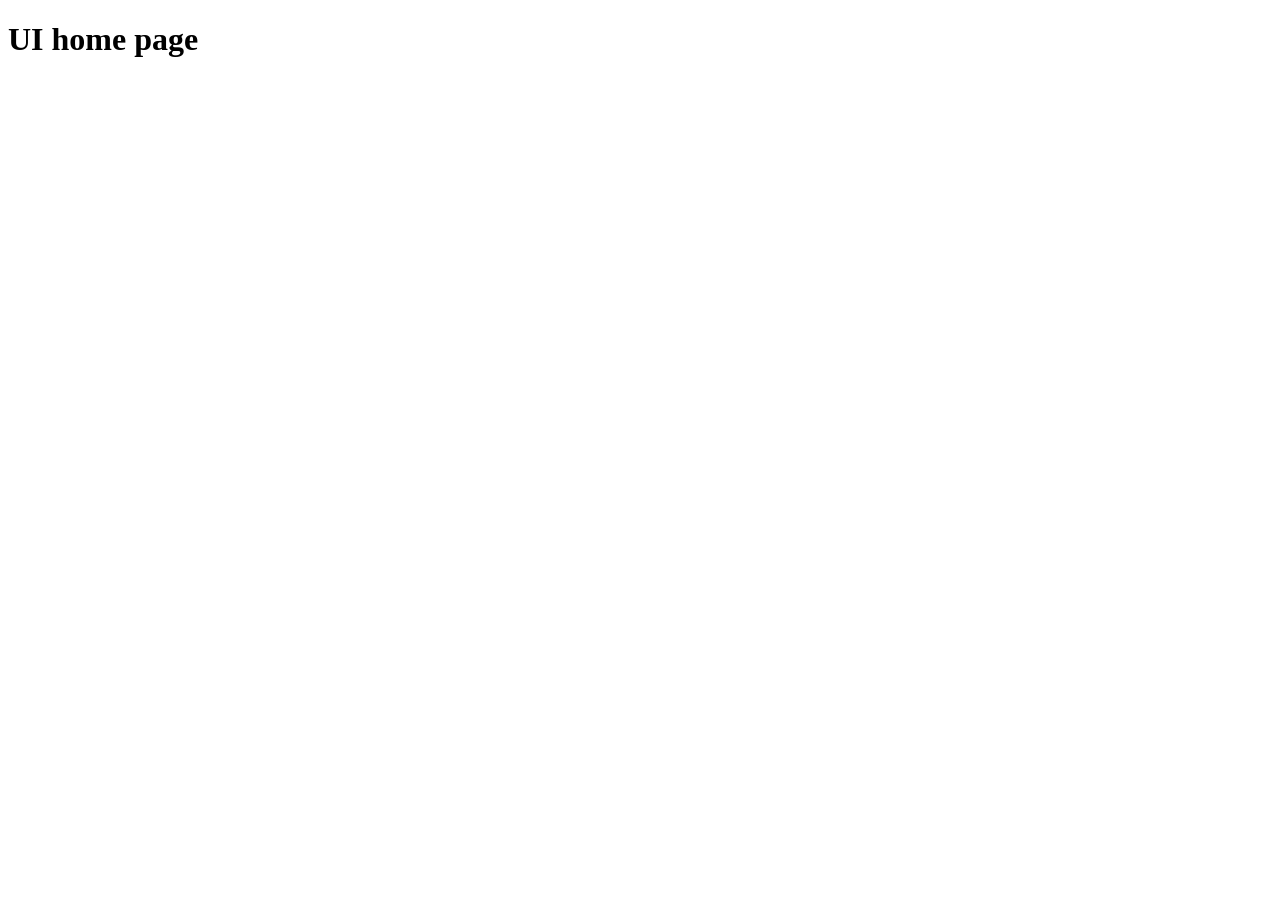
==== index.html @ ea31dd22 "Add files via upload" ====
<!DOCTYPE html>
<html lang="en">
<head>
    <meta charset="UTF-8">
    <meta name="viewport" content="width=device-width, initial-scale=1.0">
    <title>Document</title>
</head>
<body>
    <h1> UI home page</h1> 
</body>
</html>
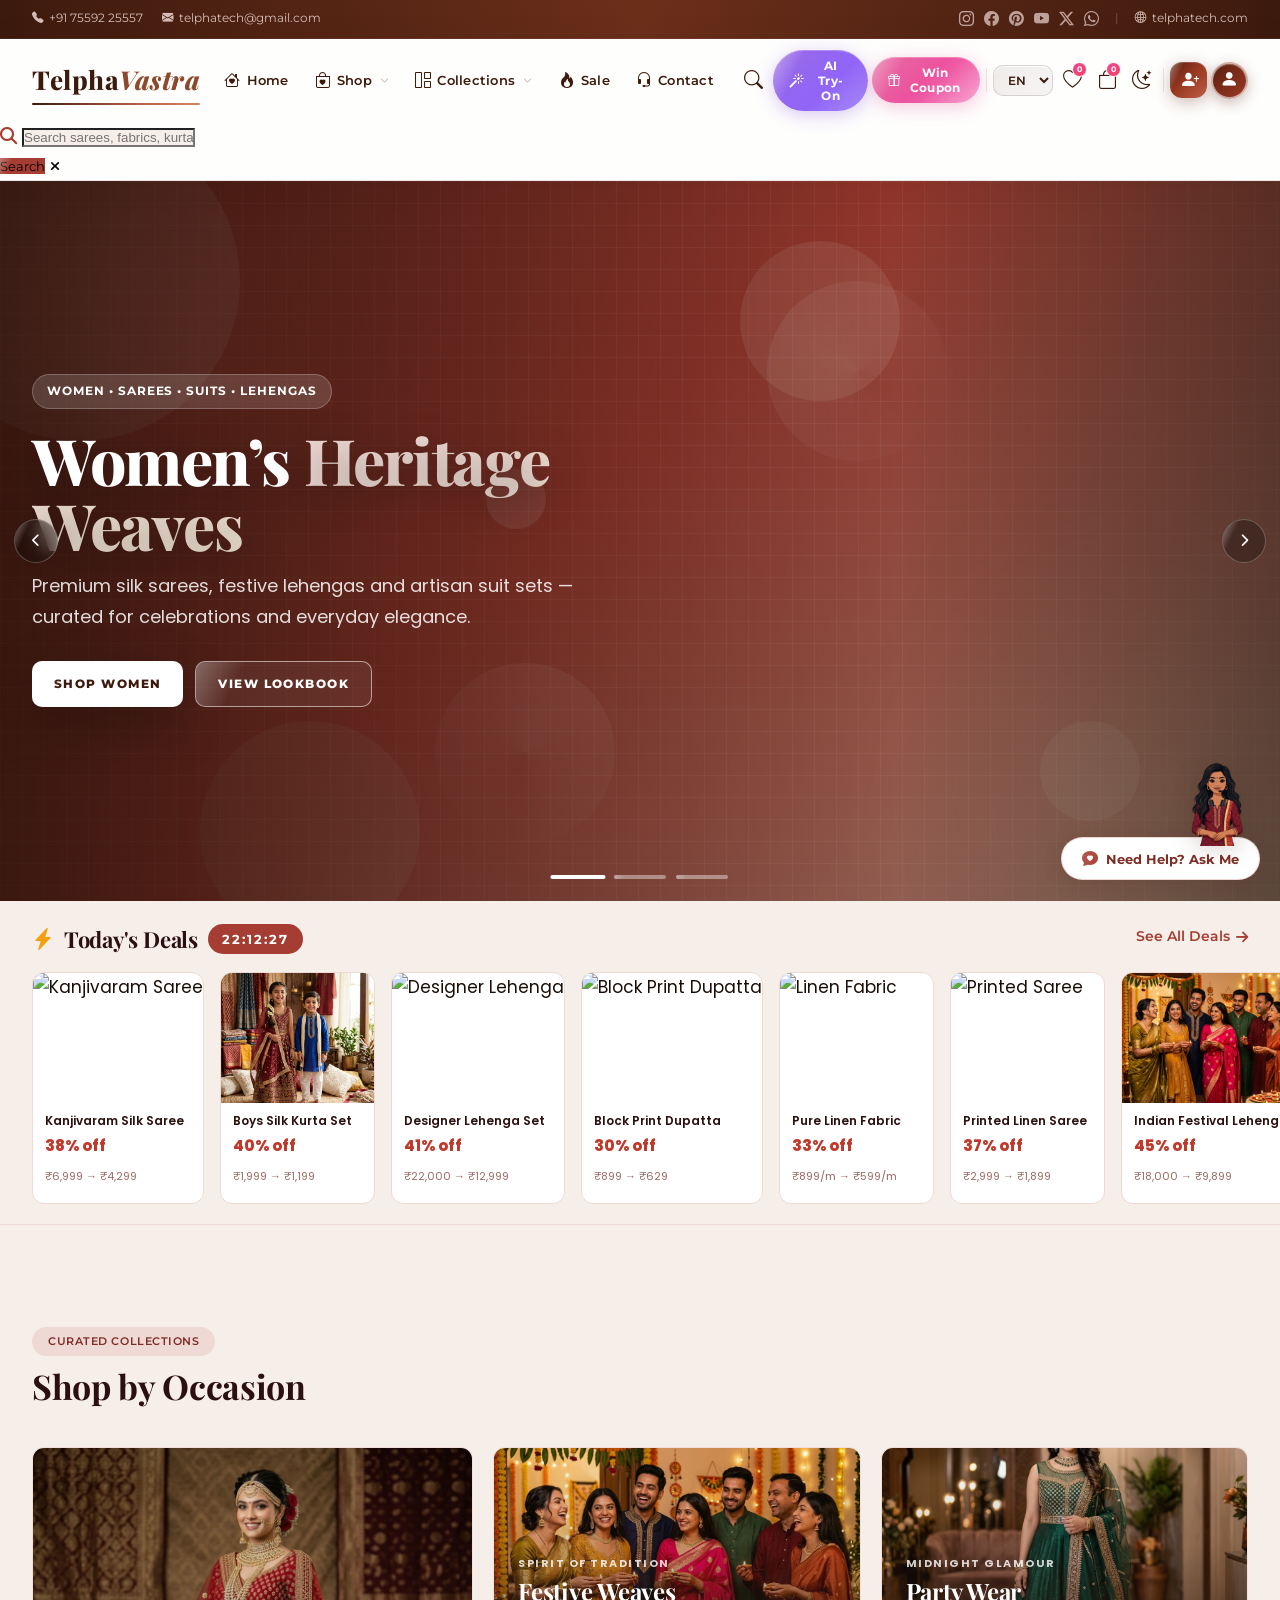
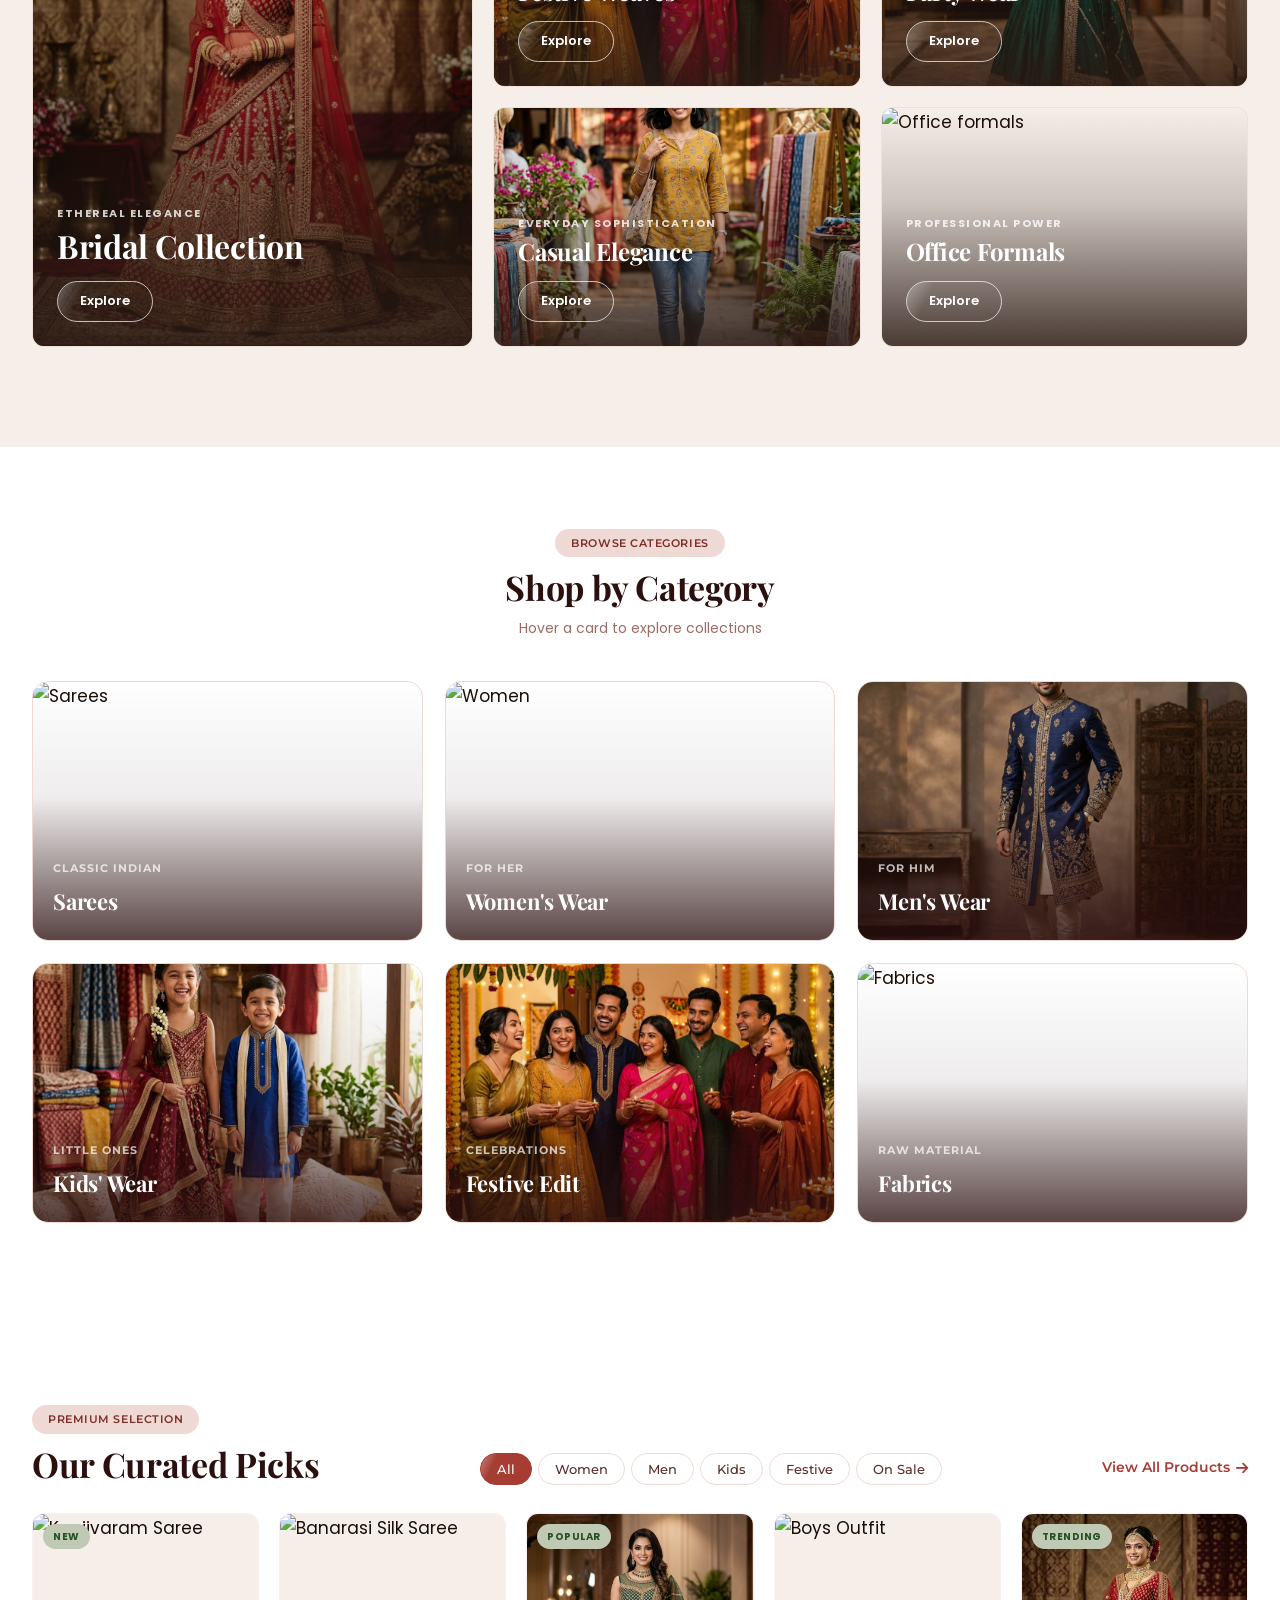
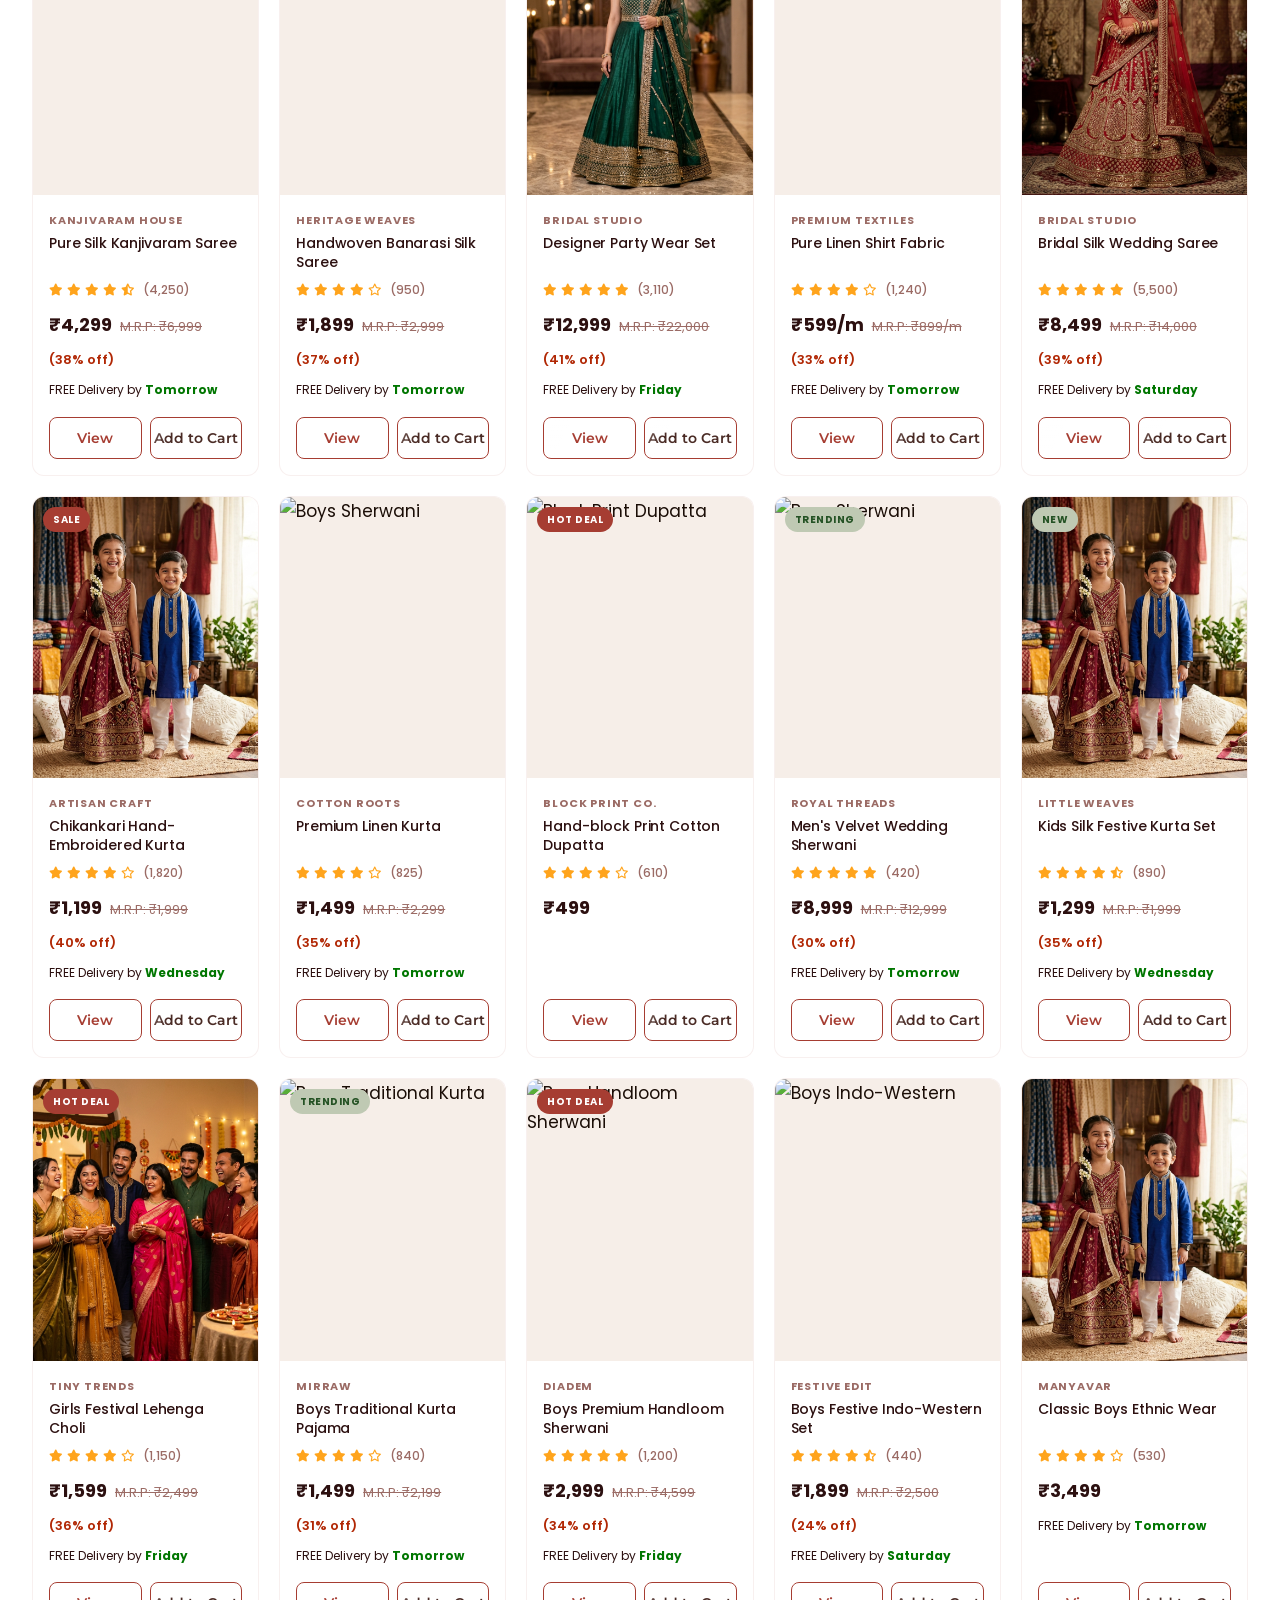
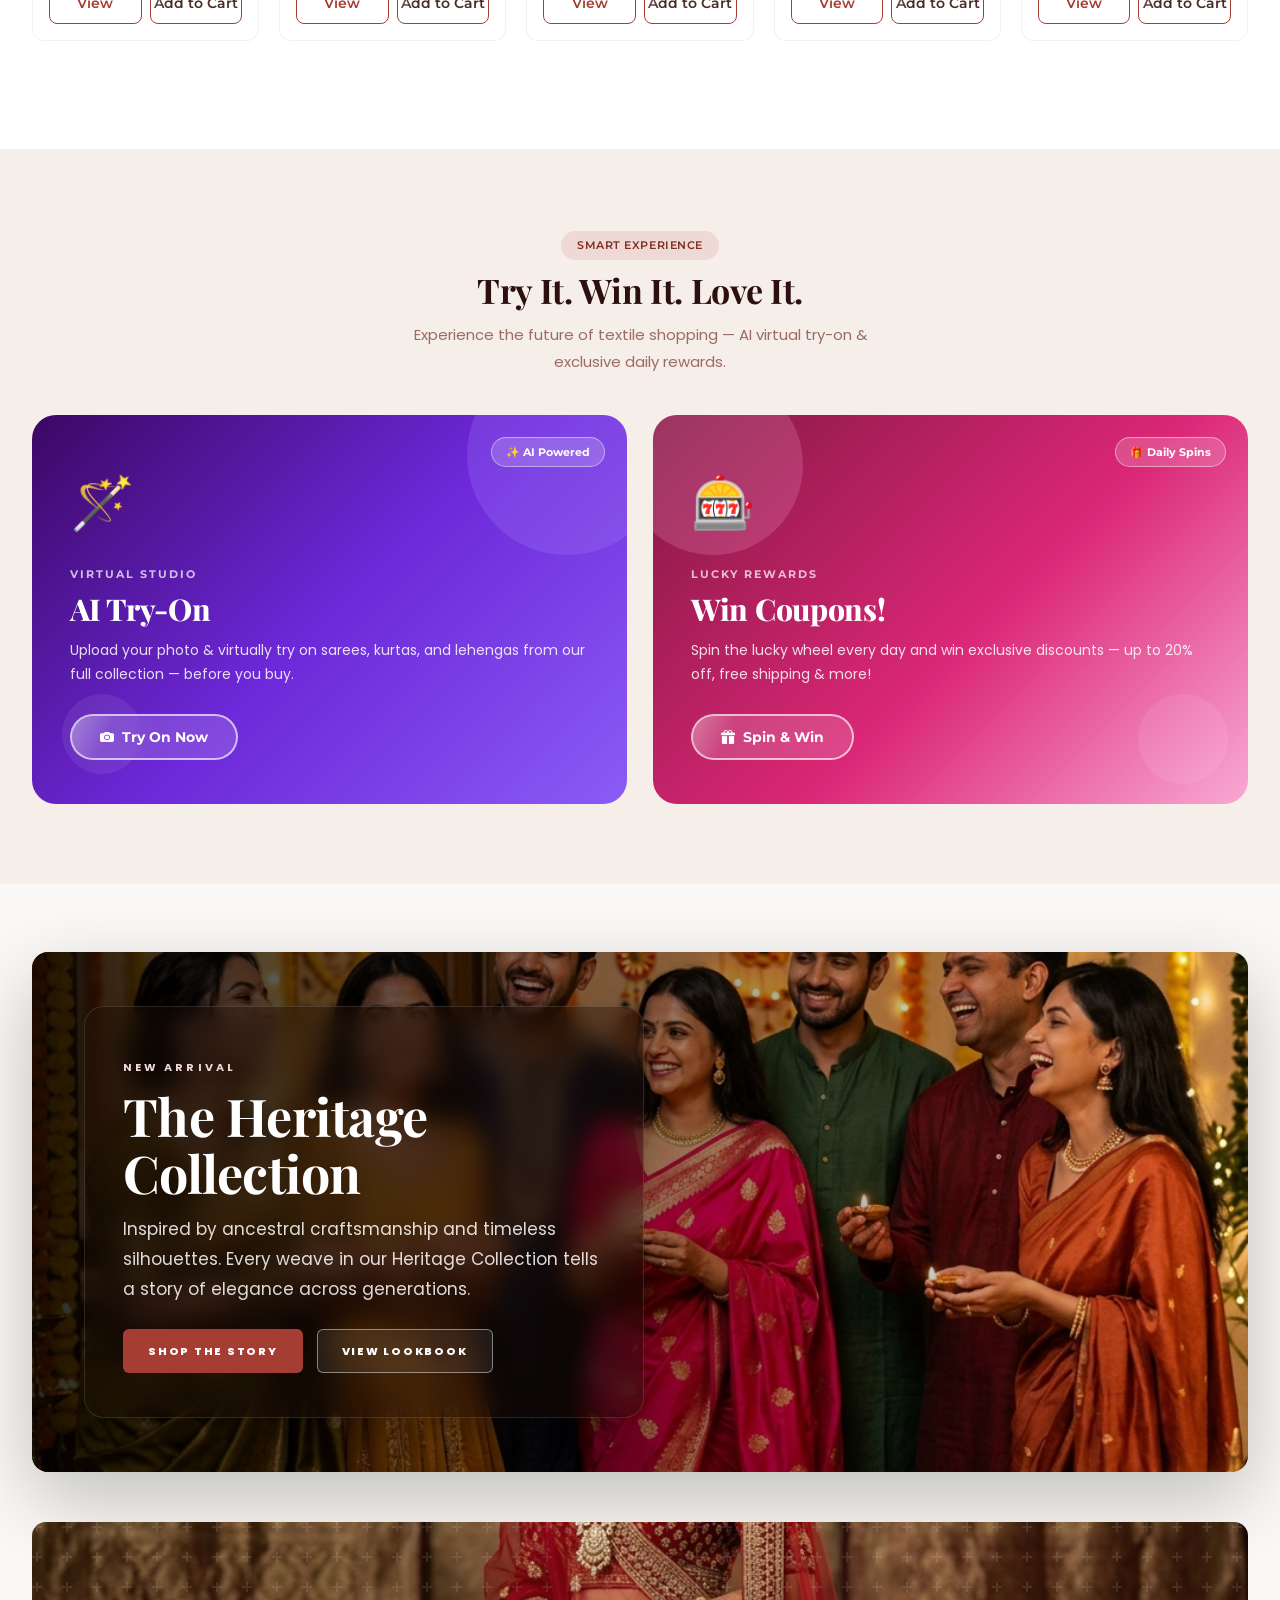
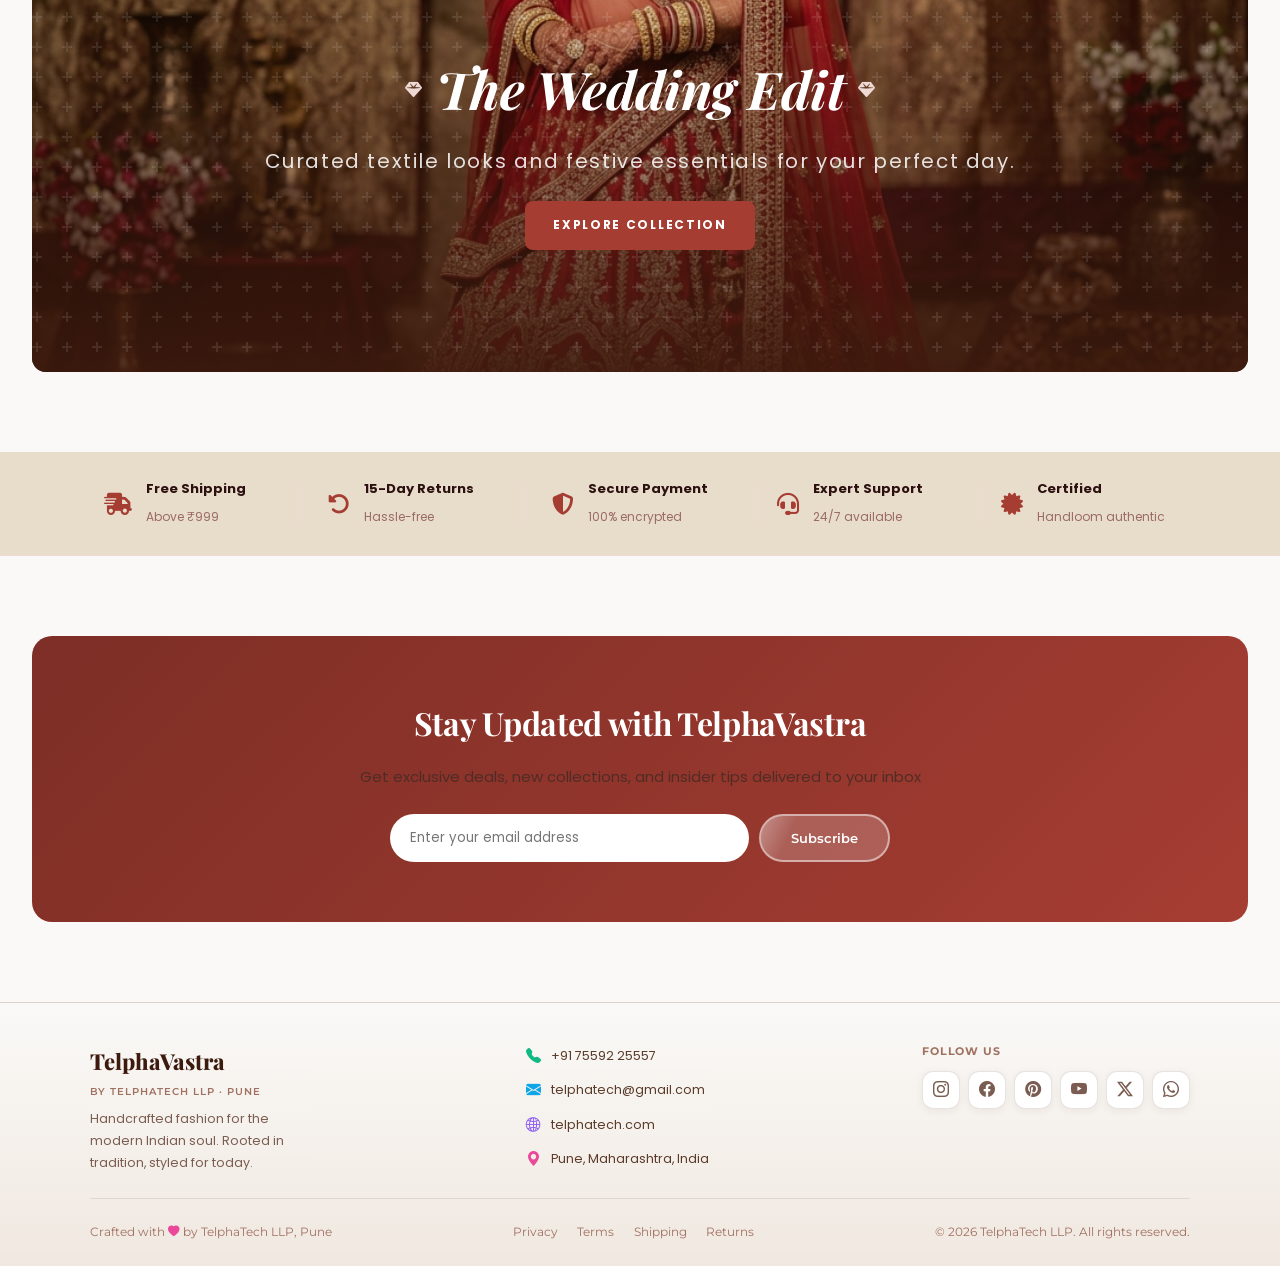
==== commit e386d4b7: "Initial commit" ====
--- a/index.html
+++ b/index.html
@@ -1,11 +1,1255 @@
-<!DOCTYPE html>
-<html lang="en">
-<head>
-    <meta charset="UTF-8">
-    <meta name="viewport" content="width=device-width, initial-scale=1.0">
-    <title>Document</title>
-</head>
-<body>
-    <h1> UI home page</h1> 
-</body>
+<!DOCTYPE html>
+<html lang="en">
+<head>
+<meta charset="UTF-8">
+<meta name="viewport" content="width=device-width, initial-scale=1.0">
+<title>TelphaVastra — Premium Indian Textiles & Handloom</title>
+<meta name="description" content="Discover TelphaVastra textiles and artisan-crafted fashion — rooted in tradition, styled for today.">
+<link rel="preconnect" href="https://fonts.googleapis.com">
+<link rel="preconnect" href="https://fonts.gstatic.com" crossorigin>
+<link href="https://fonts.googleapis.com/css2?family=Playfair+Display:ital,wght@0,400;0,600;0,700;0,800;1,400;1,600;1,700&family=Poppins:wght@300;400;500;600;700&family=Montserrat:wght@400;500;600;700;800&display=swap" rel="stylesheet">
+<link rel="stylesheet" href="https://cdnjs.cloudflare.com/ajax/libs/font-awesome/6.5.0/css/all.min.css">
+<link rel="stylesheet" href="https://cdn.jsdelivr.net/npm/bootstrap-icons@1.11.3/font/bootstrap-icons.min.css">
+<link rel="stylesheet" href="style.css">
+<link rel="stylesheet" href="https://unpkg.com/aos@2.3.4/dist/aos.css">
+<script>
+  tailwind.config = { corePlugins: { preflight: false } };
+</script>
+<script src="https://cdn.tailwindcss.com"></script>
+<script src="https://unpkg.com/aos@2.3.4/dist/aos.js"></script>
+<style>
+/* Additional professional enhancements */
+body { background: #faf9f7; }
+.section { padding: 100px 0; }
+.wrap { max-width: 1280px; margin: 0 auto; padding: 0 32px; }
+
+/* Smooth transitions */
+* { transition-property: background-color, color, border-color, box-shadow, transform; transition-duration: 0.3s; transition-timing-function: ease; }
+
+/* Typography refinements */
+h1, h2, h3, h4, h5, h6 { letter-spacing: -0.01em; }
+p { line-height: 1.8; }
+
+/* Professional hover effects */
+.pick-card, .occ-card { border: 1px solid rgba(166,61,50,.08); }
+.pick-card:hover, .occ-card:hover { border-color: var(--coffee); box-shadow: 0 16px 40px var(--shadow-m); }
+
+/* Elegant spacing */
+.sec-label { font-weight: 600; letter-spacing: 0.05em; }
+.view-link { position: relative; padding-bottom: 4px; }
+.view-link::after { content: ''; position: absolute; bottom: 0; left: 0; width: 0; height: 2px; background: var(--coffee); transition: width 0.3s ease; }
+.view-link:hover::after { width: 100%; }
+
+/* Loading animation */
+@keyframes shimmer { 0%, 100% { opacity: 0.6; } 50% { opacity: 1; } }
+.loading { animation: shimmer 2s ease-in-out infinite; }
+
+/* Smooth scroll behavior */
+html { scroll-behavior: smooth; }
+
+/* Professional footer styling */
+footer { background: linear-gradient(180deg, #faf9f7 0%, #f0e8e0 100%); padding: 80px 32px 40px; }
+.footer-content { max-width: 1280px; margin: 0 auto; }
+.footer-grid { display: grid; grid-template-columns: repeat(auto-fit, minmax(220px, 1fr)); gap: 40px; margin-bottom: 40px; }
+.footer-section h5 { font-family: var(--font-head); font-size: 16px; font-weight: 700; color: var(--dark); margin-bottom: 20px; }
+.footer-section a { display: block; font-size: 13px; color: var(--light); padding: 8px 0; transition: color 0.3s; }
+.footer-section a:hover { color: var(--coffee); padding-left: 4px; }
+.footer-bottom { border-top: 1px solid var(--border); padding-top: 24px; display: flex; justify-content: space-between; align-items: center; flex-wrap: wrap; gap: 16px; font-size: 12px; color: var(--light); }
+.footer-socials { display: flex; gap: 12px; }
+.footer-socials a { width: 36px; height: 36px; border-radius: 50%; background: rgba(166,61,50,.08); display: flex; align-items: center; justify-content: center; color: var(--coffee); transition: all 0.3s; }
+.footer-socials a:hover { background: var(--coffee); color: #fff; transform: translateY(-3px); }
+
+/* Newsletter section */
+.newsletter { background: linear-gradient(135deg, var(--coffee-d) 0%, var(--coffee) 100%); padding: 60px 32px; border-radius: 20px; text-align: center; margin: 80px 32px; color: #fff; }
+.newsletter h3 { font-family: var(--font-head); font-size: 32px; margin-bottom: 12px; }
+.newsletter p { font-size: 15px; opacity: 0.9; margin-bottom: 24px; }
+.newsletter-form { display: flex; gap: 10px; max-width: 500px; margin: 0 auto; }
+.newsletter-form input { flex: 1; padding: 14px 20px; border: none; border-radius: 50px; font-family: inherit; }
+.newsletter-form button { padding: 14px 30px; background: rgba(255,255,255,.2); color: #fff; border: 2px solid rgba(255,255,255,.5); border-radius: 50px; font-weight: 600; cursor: pointer; transition: all 0.3s; }
+.newsletter-form button:hover { background: rgba(255,255,255,.3); border-color: #fff; }
+
+/* Breadcrumb nav */
+.breadcrumb { font-size: 12px; color: var(--light); margin-bottom: 20px; }
+.breadcrumb a { color: var(--coffee); text-decoration: none; }
+.breadcrumb a:hover { text-decoration: underline; }
+
+/* Professional container */
+.container { max-width: 1280px; margin: 0 auto; padding: 0 32px; }
+
+/* Enhanced modals */
+.modal { display: none; position: fixed; z-index: 1000; left: 0; top: 0; width: 100%; height: 100%; background: rgba(0,0,0,.5); animation: fadeIn 0.3s; }
+@keyframes fadeIn { from { opacity: 0; } to { opacity: 1; } }
+.modal.active { display: flex; align-items: center; justify-content: center; }
+.modal-content { background: #fff; padding: 40px; border-radius: 20px; max-width: 500px; width: 90%; box-shadow: 0 20px 60px rgba(0,0,0,.3); animation: slideUp 0.3s ease; }
+@keyframes slideUp { from { opacity: 0; transform: translateY(20px); } to { opacity: 1; transform: none; } }
+
+/* Professional buttons */
+.btn-primary { background: var(--coffee); color: #fff; padding: 14px 30px; border: none; border-radius: 50px; font-weight: 600; cursor: pointer; transition: all 0.3s; }
+.btn-primary:hover { background: var(--coffee-d); transform: translateY(-2px); box-shadow: 0 8px 24px var(--shadow-m); }
+.btn-secondary { background: transparent; color: var(--coffee); border: 2px solid var(--coffee); padding: 12px 28px; border-radius: 50px; font-weight: 600; cursor: pointer; transition: all 0.3s; }
+.btn-secondary:hover { background: var(--coffee); color: #fff; }
+
+/* Responsive improvements */
+@media (max-width: 768px) {
+  .section { padding: 60px 0; }
+  .hero-content h1 { font-size: 36px; }
+  .footer-grid { grid-template-columns: 1fr; gap: 30px; }
+  .footer-bottom { flex-direction: column; text-align: center; }
+  .newsletter-form { flex-direction: column; }
+  .newsletter h3 { font-size: 24px; }
+}
+
+@media (max-width: 480px) {
+  .wrap { padding: 0 16px; }
+  .section { padding: 40px 0; }
+  .hero-content h1 { font-size: 28px; line-height: 1.2; }
+}
+</style>
+</head>
+<body>
+
+<!-- ── TELPHAVASTRA PROFESSIONAL NAVBAR ───────────────────────────── -->
+<!-- Top strip -->
+<div class="tstrip">
+  <div style="display:flex;align-items:center;gap:1.2rem;">
+    <a href="tel:+917559225557"><i class="bi bi-telephone-fill"></i> +91 75592 25557</a>
+    <a href="mailto:telphatech@gmail.com"><i class="bi bi-envelope-fill"></i> telphatech@gmail.com</a>
+  </div>
+  <div style="display:flex;align-items:center;gap:1rem;">
+    <div class="tsoc">
+      <a class="ig" href="#"><i class="bi bi-instagram"></i></a>
+      <a class="fb" href="#"><i class="bi bi-facebook"></i></a>
+      <a class="pi" href="#"><i class="bi bi-pinterest"></i></a>
+      <a class="yt" href="#"><i class="bi bi-youtube"></i></a>
+      <a class="tw" href="#"><i class="bi bi-twitter-x"></i></a>
+      <a class="wa" href="#"><i class="bi bi-whatsapp"></i></a>
+    </div>
+    <span style="opacity:.25;color:#fff">|</span>
+    <a href="https://telphatech.com" target="_blank"><i class="bi bi-globe2"></i> telphatech.com</a>
+  </div>
+</div>
+
+<!-- Navbar -->
+<nav id="mainNav" style="position:relative">
+  <div class="nav-main">
+    <a href="#" class="brand">Telpha<em>Vastra</em></a>
+
+    <ul class="nlinks">
+      <li><a href="#hero"><i class="bi bi-house-heart ic-home"></i> Home</a></li>
+      <li class="has-dd">
+        <a href="#picks"><i class="bi bi-bag-heart ic-shop"></i> Shop <i class="bi bi-chevron-down" style="font-size:9px;opacity:.45;margin-left:2px"></i></a>
+        <div class="dd">
+          <a href="#"><i class="bi bi-stars"></i> New Arrivals</a>
+          <a href="#"><i class="bi bi-person-dress"></i> Women</a>
+          <a href="#"><i class="bi bi-person-standing"></i> Men</a>
+          <a href="#"><i class="bi bi-hearts"></i> Kids</a>
+          <a href="#"><i class="bi bi-gem"></i> Festive</a>
+          <a href="#"><i class="bi bi-handbag"></i> Accessories</a>
+        </div>
+      </li>
+      <li class="has-dd">
+        <a href="#heritage-showcase"><i class="bi bi-grid-1x2 ic-col"></i> Collections <i class="bi bi-chevron-down" style="font-size:9px;opacity:.45;margin-left:2px"></i></a>
+        <div class="dd">
+          <a href="#"><i class="bi bi-flower1"></i> Kurtas</a>
+          <a href="#"><i class="bi bi-droplet-half"></i> Sarees</a>
+          <a href="#"><i class="bi bi-sun"></i> Lehengas</a>
+          <a href="#"><i class="bi bi-lightning-charge"></i> Western</a>
+        </div>
+      </li>
+      <li><a href="#sale-spotlight"><i class="bi bi-fire ic-sale"></i> Sale</a></li>
+      <li><a href="#newsletter-section"><i class="bi bi-headset ic-cont"></i> Contact</a></li>
+    </ul>
+
+    <div class="nctrl">
+      <button class="ibtn s" title="Search" onclick="toggleSearch()"><i class="bi bi-search"></i></button>
+
+      <button class="gpill ai-pill" onclick="openTryon()" title="AI Try-On">
+        <i class="bi bi-magic"></i> AI Try-On
+      </button>
+      <button class="gpill cp-pill" onclick="openW()" title="Win Coupon">
+        <i class="bi bi-gift"></i> Win Coupon
+      </button>
+
+      <div class="ndiv"></div>
+
+      <select class="lsel">
+        <option>EN</option><option>हिं</option><option>मर</option><option>GJ</option>
+      </select>
+
+      <button class="ibtn w" id="wishBtn" title="Wishlist">
+        <i class="bi bi-heart"></i>
+        <span class="cbadge" id="wBadge">0</span>
+      </button>
+
+      <button class="ibtn c" title="Cart" style="position:relative; cursor:default;">
+        <i class="bi bi-bag"></i>
+        <span class="cbadge" id="cBadge">0</span>
+      </button>
+
+      <button class="ibtn th" title="Theme" id="tBtn" onclick="toggleT()">
+        <i class="bi bi-moon-stars" id="tIco"></i>
+      </button>
+
+      <div class="ndiv"></div>
+
+      <button class="auth-btn" title="Login / Register" onclick="alert('Login & Register!')">
+        <i class="bi bi-person-plus-fill"></i>
+      </button>
+
+      <div class="prof-wrap">
+        <div class="prof-icon"><i class="bi bi-person-fill"></i></div>
+        <div class="prof-dd">
+          <div class="pinfo">
+            <div class="pname">Priya Sharma</div>
+            <div class="pemail">priya@email.com</div>
+          </div>
+          <a href="#" class="pda p1"><i class="bi bi-person-circle"></i> My Profile</a>
+          <a href="#" class="pda p2"><i class="bi bi-bag-heart"></i> My Orders</a>
+          <a href="#" class="pda p3"><i class="bi bi-heart-pulse"></i> Wishlist</a>
+          <a href="#" class="pda p4"><i class="bi bi-geo-alt"></i> Addresses</a>
+          <a href="#" class="pda p5"><i class="bi bi-ticket-perforated"></i> My Coupons</a>
+          <a href="#" class="pda p6"><i class="bi bi-magic"></i> AI Trial Studio</a>
+          <a href="#" class="pda p7"><i class="bi bi-star-fill"></i> Rewards</a>
+          <a href="#" class="pda p8"><i class="bi bi-gear"></i> Settings</a>
+          <button class="logout" onclick="alert('Logged out!')"><i class="bi bi-box-arrow-right"></i> Log Out</button>
+        </div>
+      </div>
+    </div>
+  </div>
+
+  <!-- Search Bar Dropdown -->
+  <div
+    id="searchContainer"
+    class="absolute top-full left-0 w-full bg-white shadow-md origin-top hidden transition-all duration-300 z-40 border-t"
+    style="border-color: rgba(61,26,14,0.12);"
+    aria-hidden="true"
+  >
+    <div class="max-w-7xl mx-auto px-4 sm:px-6 lg:px-8 py-6">
+      <form class="flex items-center space-x-4" onsubmit="event.preventDefault(); handleSearch();">
+        <div class="relative flex-grow">
+          <i class="fa-solid fa-search absolute left-4 top-1/2 transform -translate-y-1/2" style="color: var(--coffee);"></i>
+          <input
+            id="searchInput"
+            type="text"
+            placeholder="Search sarees, fabrics, kurtas..."
+            class="w-full pl-12 pr-4 py-3 border-none focus:outline-none focus:ring-1 rounded-sm placeholder-gray-500"
+            style="background: var(--cream); color: var(--dark); --tw-ring-color: var(--coffee);"
+            autocomplete="off"
+          >
+        </div>
+        <button
+          type="submit"
+          class="text-white px-8 py-3 uppercase tracking-wider text-sm transition-colors rounded-sm font-medium"
+          style="background: var(--coffee);"
+        >
+          Search
+        </button>
+        <button type="button" id="closeSearchBtn" class="p-2 text-gray-500 transition-colors" onclick="closeSearch()">
+          <i class="fa-solid fa-xmark text-xl"></i>
+        </button>
+      </form>
+    </div>
+  </div>
+</nav>
+
+<!-- ── HERO SECTION CAROUSEL ───────────────────────────────────────── -->
+<section class="hero hero-carousel" id="hero" data-aos="fade-up" data-aos-delay="100">
+  <!-- Floating orbs (keep existing animation) -->
+  <div class="orb orb-1"></div>
+  <div class="orb orb-2"></div>
+  <div class="orb orb-3"></div>
+  <div class="orb orb-4"></div>
+  <div class="orb orb-5"></div>
+  <!-- Premium background accents (keep existing) -->
+  <div class="hero-grid"></div>
+  <div class="hero-glow hero-glow-1"></div>
+  <div class="hero-glow hero-glow-2"></div>
+  <div class="hero-spark hero-spark-1"></div>
+  <div class="hero-spark hero-spark-2"></div>
+
+  <div class="hero-stage group">
+    <!-- Slide 1 -->
+    <div class="carousel-item is-active" data-idx="0">
+      <img id="heroSlideImg0" src="https://www.shutterstock.com/image-photo/create-blog-post-perfume-brand-260nw-2553388775.jpg" alt="Indian Festival Collection" class="carousel-bg" loading="lazy">
+      <div class="hero-overlay"></div>
+      <div class="hero-inner hero-left">
+        <div class="hero-copy">
+          <div class="hero-kicker" id="heroTag">Women • Sarees • Suits • Lehengas</div>
+          <h1 class="hero-title" id="heroTitle">Women’s <span>Heritage Weaves</span></h1>
+          <p class="hero-desc" id="heroDesc">Premium silk sarees, festive lehengas and artisan suit sets — curated for celebrations and everyday elegance.</p>
+          <div class="hero-actions">
+            <a href="#picks" class="hero-btn hero-btn-primary">Shop Women</a>
+            <a href="#" class="hero-btn hero-btn-ghost">View Lookbook</a>
+          </div>
+        </div>
+      </div>
+    </div>
+
+    <!-- Slide 2 -->
+    <div class="carousel-item" data-idx="1">
+      <img id="heroSlideImg1" src="assets/images/men_ethnic.png" alt="Men's Collection" class="carousel-bg" loading="lazy">
+      <div class="hero-overlay"></div>
+      <div class="hero-inner hero-right">
+        <!-- Floating circles specific to this slide -->
+        <div class="orb orb-s2-1"></div>
+        <div class="orb orb-s2-2"></div>
+        <div class="orb orb-s2-3"></div>
+        <div class="hero-copy">
+          <div class="hero-kicker">Men • Kurtas • Sherwanis • Fabrics</div>
+          <h1 class="hero-title">Men’s <span>Classic Craft</span></h1>
+          <p class="hero-desc">Hand-embroidered kurtas, festive sherwanis and premium fabrics — tailored for modern tradition.</p>
+          <div class="hero-actions">
+            <a href="#picks" class="hero-btn hero-btn-primary">Shop Men</a>
+            <a href="#" class="hero-btn hero-btn-ghost">Explore New</a>
+          </div>
+        </div>
+      </div>
+    </div>
+
+    <!-- Slide 3 -->
+    <div class="carousel-item" data-idx="2">
+      <img id="heroSlideImg2" src="assets/images/kids_ethnic.png" alt="Kids' Collection" class="carousel-bg" loading="lazy">
+      <div class="hero-overlay"></div>
+      <div class="hero-inner hero-center">
+        <div class="hero-copy">
+          <div class="hero-kicker">Kids • Festive Sets • Comfort Cotton</div>
+          <h1 class="hero-title">Kids <span>Festive Comfort</span></h1>
+          <p class="hero-desc">Soft cottons, playful festive sets, and easy-to-wear styles — made for comfort, made to shine.</p>
+          <div class="hero-actions">
+            <a href="#picks" class="hero-btn hero-btn-primary">Shop Kids</a>
+            <a href="#" class="hero-btn hero-btn-ghost">Kids Edit</a>
+          </div>
+        </div>
+      </div>
+    </div>
+
+    <!-- Indicators -->
+    <div class="carousel-indicators" aria-label="Hero carousel indicators">
+      <button class="carousel-indicator is-active" onclick="setSlide(0,this)" aria-label="Slide 1"></button>
+      <button class="carousel-indicator" onclick="setSlide(1,this)" aria-label="Slide 2"></button>
+      <button class="carousel-indicator" onclick="setSlide(2,this)" aria-label="Slide 3"></button>
+    </div>
+
+    <!-- Left/Right arrows -->
+    <button id="carouselPrev" class="carousel-arrow left" onclick="prevSlide()" aria-label="Previous slide">
+      <i class="fa-solid fa-chevron-left"></i>
+    </button>
+    <button id="carouselNext" class="carousel-arrow right" onclick="nextSlide()" aria-label="Next slide">
+      <i class="fa-solid fa-chevron-right"></i>
+    </button>
+  </div>
+</section>
+
+<!-- ── COLOR SWATCH STRIP ────────────────────────────────────────────
+<section style="background: var(--cream); padding: 20px 32px; border-bottom: 1px solid var(--border);">
+  <div class="wrap">
+    <div style="display: flex; align-items: center; gap: 16px; overflow-x: auto; padding: 8px 0;">
+      <span style="font-size: 12px; font-weight: 600; color: var(--light); white-space: nowrap;">Filter by Color:</span>
+      <button class="swatch-item active" onclick="setSwatch(this,'all')" title="All colors">
+        <div class="swatch-dots-row">
+          <span style="background:#8B6A5B"></span><span style="background:#EFD9D5"></span>
+          <span style="background:#BFC9B3"></span><span style="background:#E8DCCB"></span>
+        </div>
+        <span>All</span>
+      </button>
+      <button class="swatch-item" onclick="setSwatch(this,'coffee')" title="Coffee color"><div class="swatch-circle" style="background:#8B6A5B"></div><span>Coffee</span></button>
+      <button class="swatch-item" onclick="setSwatch(this,'blush')" title="Blush color"><div class="swatch-circle" style="background:#EFD9D5"></div><span>Blush</span></button>
+      <button class="swatch-item" onclick="setSwatch(this,'sage')" title="Sage color"><div class="swatch-circle" style="background:#BFC9B3"></div><span>Sage</span></button>
+      <button class="swatch-item" onclick="setSwatch(this,'ivory')" title="Ivory color"><div class="swatch-circle" style="background:#E8DCCB"></div><span>Ivory</span></button>
+      <button class="swatch-item" onclick="setSwatch(this,'cream')" title="Cream color"><div class="swatch-circle" style="background:#F6EEE8"></div><span>Cream</span></button>
+    </div>
+  </div>
+</section> -->
+
+<!-- ── TODAY'S DEALS STRIP (Amazon / Flipkart style) ─────────────── -->
+<section class="deals-strip" data-aos="fade-up">
+  <div class="deals-header">
+    <h3>
+      <i class="bi bi-lightning-charge-fill" style="color:#f59e0b"></i>
+      Today's Deals
+      <span class="deal-timer" id="dealTimer">00:00:00</span>
+    </h3>
+    <a href="#picks" class="view-link">See All Deals <i class="fas fa-arrow-right"></i></a>
+  </div>
+  <div class="deals-scroll">
+    <div class="deal-card" onclick="addToCart(this)">
+      <img src="https://images.unsplash.com/photo-1610030469983-98e550d6193c?w=200&h=200&fit=crop&fm=webp" alt="Kanjivaram Saree" loading="lazy">
+      <div class="deal-card-info"><p>Kanjivaram Silk Saree</p><span class="deal-off-badge">38% off</span><span class="deal-was-price">₹6,999 → ₹4,299</span></div>
+    </div>
+    <div class="deal-card">
+      <img src="assets/images/kids_ethnic.png" alt="Boys Kurta Set" loading="lazy">
+      <div class="deal-card-info"><p>Boys Silk Kurta Set</p><span class="deal-off-badge">40% off</span><span class="deal-was-price">₹1,999 → ₹1,199</span></div>
+    </div>
+    <div class="deal-card">
+      <img src="https://images.unsplash.com/photo-1515886657613-9f3515b0c78f?w=200&h=200&fit=crop&fm=webp" alt="Designer Lehenga" loading="lazy">
+      <div class="deal-card-info"><p>Designer Lehenga Set</p><span class="deal-off-badge">41% off</span><span class="deal-was-price">₹22,000 → ₹12,999</span></div>
+    </div>
+    <div class="deal-card">
+      <img src="https://images.unsplash.com/photo-1490481651871-ab68de25d43d?w=200&h=200&fit=crop&fm=webp" alt="Block Print Dupatta" loading="lazy">
+      <div class="deal-card-info"><p>Block Print Dupatta</p><span class="deal-off-badge">30% off</span><span class="deal-was-price">₹899 → ₹629</span></div>
+    </div>
+    <div class="deal-card">
+      <img src="https://images.unsplash.com/photo-1566174053879-31528523f8ae?w=200&h=200&fit=crop&fm=webp" alt="Linen Fabric" loading="lazy">
+      <div class="deal-card-info"><p>Pure Linen Fabric</p><span class="deal-off-badge">33% off</span><span class="deal-was-price">₹899/m → ₹599/m</span></div>
+    </div>
+    <div class="deal-card">
+      <img src="https://images.unsplash.com/photo-1532453288672-3a27e9be9efd?w=200&h=200&fit=crop&fm=webp" alt="Printed Saree" loading="lazy">
+      <div class="deal-card-info"><p>Printed Linen Saree</p><span class="deal-off-badge">37% off</span><span class="deal-was-price">₹2,999 → ₹1,899</span></div>
+    </div>
+    <div class="deal-card">
+      <img src="assets/images/festival.png" alt="Indian Festival Outfit" loading="lazy">
+      <div class="deal-card-info"><p>Indian Festival Lehenga</p><span class="deal-off-badge">45% off</span><span class="deal-was-price">₹18,000 → ₹9,899</span></div>
+    </div>
+    <div class="deal-card">
+      <img src="https://images.unsplash.com/photo-1610030469983-98e550d6193c?w=200&h=200&fit=crop&fm=webp" alt="Silk Blouse" loading="lazy">
+      <div class="deal-card-info"><p>Raw Silk Blouse Fabric</p><span class="deal-off-badge">25% off</span><span class="deal-was-price">₹1,199 → ₹899</span></div>
+    </div>
+  </div>
+</section>
+
+<!-- ── OCCASIONS SECTION ───────────────────────────────────────────── -->
+<section id="collections-grid" class="section occasions-section" data-aos="fade-up" data-aos-delay="200">
+  <div class="wrap">
+    <div class="sec-head">
+      <div class="sec-label">Curated Collections</div>
+      <h2 class="sec-title textile-title-animate">Shop by Occasion</h2>
+    </div>
+    <div class="occasions-grid">
+      <div class="occ-card occ-large">
+        <img src="assets/images/bridal.png" alt="Bridal collection" loading="lazy" width="500" height="600">
+        <div class="occ-overlay">
+          <span>Ethereal Elegance</span>
+          <h3>Bridal Collection</h3>
+          <a href="#" class="occ-btn">Explore</a>
+        </div>
+      </div>
+      <div class="occ-card">
+        <img src="assets/images/festival.png" alt="Festival wear" loading="lazy" width="400" height="360">
+        <div class="occ-overlay">
+          <span>Spirit of Tradition</span>
+          <h3>Festive Weaves</h3>
+          <a href="#" class="occ-btn">Explore</a>
+        </div>
+      </div>
+      <div class="occ-card">
+        <img src="assets/images/party.png" alt="Party wear" loading="lazy" width="400" height="360">
+        <div class="occ-overlay">
+          <span>Midnight Glamour</span>
+          <h3>Party Wear</h3>
+          <a href="#" class="occ-btn">Explore</a>
+        </div>
+      </div>
+      <div class="occ-card">
+        <img src="assets/images/casual.png" alt="Casual collection" loading="lazy" width="400" height="360">
+        <div class="occ-overlay">
+          <span>Everyday Sophistication</span>
+          <h3>Casual Elegance</h3>
+          <a href="#" class="occ-btn">Explore</a>
+        </div>
+      </div>
+      <div class="occ-card">
+        <img src="https://images.unsplash.com/photo-1573496359142-b8d87734a5a2?w=500&h=600&fit=crop&fm=webp" alt="Office formals" loading="lazy" width="400" height="360">
+        <div class="occ-overlay">
+          <span>Professional Power</span>
+          <h3>Office Formals</h3>
+          <a href="#" class="occ-btn">Explore</a>
+        </div>
+      </div>
+    </div>
+  </div>
+</section>
+
+<!-- ── SHOP BY CATEGORY — 3D FLIP CARDS ──────────────────────────── -->
+<section class="flip-section" id="categories" data-aos="fade-up" data-aos-delay="100">
+  <div class="wrap">
+    <div class="sec-head center">
+      <div class="sec-label">Browse Categories</div>
+      <h2 class="sec-title textile-title-animate">Shop by Category</h2>
+      <p style="color:var(--light);font-size:14px;margin-top:8px">Hover a card to explore collections</p>
+    </div>
+    <div class="flip-grid">
+
+      <!-- Sarees -->
+      <div class="flip-card">
+        <div class="flip-inner">
+          <div class="flip-front">
+            <img src="https://images.unsplash.com/photo-1610030469983-98e550d6193c?w=400&h=300&fit=crop&fm=webp" alt="Sarees" loading="lazy">
+            <div class="flip-overlay"><span>Classic Indian</span><h3>Sarees</h3></div>
+          </div>
+          <div class="flip-back sarees">
+            <h3>Sarees</h3>
+            <ul><li>Kanjivaram Silk</li><li>Banarasi Weave</li><li>Printed Linen</li><li>Chiffon &amp; Georgette</li></ul>
+            <a href="#picks" class="flip-back-cta">Shop Now</a>
+          </div>
+        </div>
+      </div>
+
+      <!-- Women -->
+      <div class="flip-card">
+        <div class="flip-inner">
+          <div class="flip-front">
+            <img src="https://images.unsplash.com/photo-1515886657613-9f3515b0c78f?w=400&h=300&fit=crop&fm=webp" alt="Women" loading="lazy">
+            <div class="flip-overlay"><span>For Her</span><h3>Women's Wear</h3></div>
+          </div>
+          <div class="flip-back women">
+            <h3>Women</h3>
+            <ul><li>Lehengas &amp; Suits</li><li>Kurta Sets</li><li>Festive Collection</li><li>Casual Wear</li></ul>
+            <a href="#picks" class="flip-back-cta">Shop Now</a>
+          </div>
+        </div>
+      </div>
+
+      <!-- Men -->
+      <div class="flip-card">
+        <div class="flip-inner">
+          <div class="flip-front">
+            <img src="assets/images/men_ethnic.png" alt="Men" loading="lazy">
+            <div class="flip-overlay"><span>For Him</span><h3>Men's Wear</h3></div>
+          </div>
+          <div class="flip-back men">
+            <h3>Men</h3>
+            <ul><li>Kurtas &amp; Sherwanis</li><li>Linen Fabrics</li><li>Festive Wear</li><li>Casual Cotton</li></ul>
+            <a href="#picks" class="flip-back-cta">Shop Now</a>
+          </div>
+        </div>
+      </div>
+
+      <!-- Kids -->
+      <div class="flip-card">
+        <div class="flip-inner">
+          <div class="flip-front">
+            <img src="assets/images/kids_ethnic.png" alt="Kids" loading="lazy">
+            <div class="flip-overlay"><span>Little Ones</span><h3>Kids' Wear</h3></div>
+          </div>
+          <div class="flip-back kids">
+            <h3>Kids</h3>
+            <ul><li>Festive Sets</li><li>Soft Cottons</li><li>Comfort Wear</li><li>Party Outfits</li></ul>
+            <a href="#picks" class="flip-back-cta">Shop Now</a>
+          </div>
+        </div>
+      </div>
+
+      <!-- Festive -->
+      <div class="flip-card">
+        <div class="flip-inner">
+          <div class="flip-front">
+            <img src="assets/images/festival.png" alt="Festive" loading="lazy">
+            <div class="flip-overlay"><span>Celebrations</span><h3>Festive Edit</h3></div>
+          </div>
+          <div class="flip-back festive">
+            <h3>Festive</h3>
+            <ul><li>Bridal Collection</li><li>Wedding Wear</li><li>Diwali Specials</li><li>Gift Sets</li></ul>
+            <a href="#picks" class="flip-back-cta">Shop Now</a>
+          </div>
+        </div>
+      </div>
+
+      <!-- Fabrics -->
+      <div class="flip-card">
+        <div class="flip-inner">
+          <div class="flip-front">
+            <img src="https://images.unsplash.com/photo-1566174053879-31528523f8ae?w=400&h=300&fit=crop&fm=webp" alt="Fabrics" loading="lazy">
+            <div class="flip-overlay"><span>Raw Material</span><h3>Fabrics</h3></div>
+          </div>
+          <div class="flip-back fabrics">
+            <h3>Fabrics</h3>
+            <ul><li>Pure Silk</li><li>Premium Linen</li><li>Block Print</li><li>Handloom Cotton</li></ul>
+            <a href="#picks" class="flip-back-cta">Shop Now</a>
+          </div>
+        </div>
+      </div>
+
+    </div>
+  </div>
+</section>
+
+<!-- ── FEATURED PRODUCTS ─────────────────────────────────────────── -->
+<section class="section picks-section" id="picks" data-aos="fade-up" data-aos-delay="250">
+  <div class="wrap">
+    <div class="picks-head">
+      <div>
+        <div class="sec-label">Premium Selection</div>
+        <h2 class="sec-title textile-title-animate">Our Curated Picks</h2>
+      </div>
+      <div class="picks-tabs">
+        <button class="ptab active" onclick="filterPicks(this,'all')">All</button>
+        <button class="ptab" onclick="filterPicks(this,'women')">Women</button>
+        <button class="ptab" onclick="filterPicks(this,'men')">Men</button>
+        <button class="ptab" onclick="filterPicks(this,'kids')">Kids</button>
+        <button class="ptab" onclick="filterPicks(this,'festive')">Festive</button>
+        <button class="ptab" onclick="filterPicks(this,'sale')">On Sale</button>
+      </div>
+      <a href="#" class="view-link">View All Products <i class="fas fa-arrow-right"></i></a>
+    </div>
+
+    <div class="picks-scroller" id="picksScroller">
+      <!-- Product cards will be dynamically loaded -->
+      <div class="pick-card" data-cat="women festive">
+        <div class="pick-img">
+          <img src="https://images.unsplash.com/photo-1610030469983-98e550d6193c?w=320&h=400&fit=crop&fm=webp" alt="Kanjivaram Saree" loading="lazy" width="320" height="400">
+          <span class="pick-tag new">New</span>
+          <button class="pick-wish" onclick="toggleWish(this)"><i class="far fa-heart"></i></button>
+        </div>
+        <div class="pick-info">
+          <span class="pick-brand">Kanjivaram House</span>
+          <h4>Pure Silk Kanjivaram Saree</h4>
+          <div class="pick-rating"><i class="fas fa-star"></i><i class="fas fa-star"></i><i class="fas fa-star"></i><i class="fas fa-star"></i><i class="fas fa-star-half-alt"></i><span>(4,250)</span></div>
+          <div class="pick-price">
+            <span class="cur">₹4,299</span>
+            <span class="was">M.R.P: ₹6,999</span>
+            <span class="off">(38% off)</span>
+          </div>
+          <p class="delivery-info">FREE Delivery by <strong>Tomorrow</strong></p>
+          <div class="pick-actions">
+            <button class="btn-view" onclick="window.location.href='#'">View</button>
+            <button class="btn-add-cart" onclick="addToCart(this)">
+              <span class="btn-text">Add to Cart</span>
+              <i class="fas fa-shopping-bag bag-icon"></i>
+            </button>
+          </div>
+        </div>
+      </div>
+
+      <div class="pick-card" data-cat="women festive">
+        <div class="pick-img">
+          <img src="https://images.unsplash.com/photo-1532453288672-3a27e9be9efd?w=320&h=400&fit=crop&fm=webp" alt="Banarasi Silk Saree" loading="lazy" width="320" height="400">
+          <button class="pick-wish" onclick="toggleWish(this)"><i class="far fa-heart"></i></button>
+        </div>
+        <div class="pick-info">
+          <span class="pick-brand">Heritage Weaves</span>
+          <h4>Handwoven Banarasi Silk Saree</h4>
+          <div class="pick-rating"><i class="fas fa-star"></i><i class="fas fa-star"></i><i class="fas fa-star"></i><i class="fas fa-star"></i><i class="far fa-star"></i><span>(950)</span></div>
+          <div class="pick-price">
+            <span class="cur">₹1,899</span>
+            <span class="was">M.R.P: ₹2,999</span>
+            <span class="off">(37% off)</span>
+          </div>
+          <p class="delivery-info">FREE Delivery by <strong>Tomorrow</strong></p>
+          <div class="pick-actions">
+            <button class="btn-view" onclick="window.location.href='#'">View</button>
+            <button class="btn-add-cart" onclick="addToCart(this)">
+              <span class="btn-text">Add to Cart</span>
+              <i class="fas fa-shopping-bag bag-icon"></i>
+            </button>
+          </div>
+        </div>
+      </div>
+
+      <div class="pick-card" data-cat="women festive sale">
+        <div class="pick-img">
+          <img src="assets/images/party.png" alt="Designer Lehenga" loading="lazy" width="320" height="400">
+          <span class="pick-tag new">Popular</span>
+          <button class="pick-wish" onclick="toggleWish(this)"><i class="far fa-heart"></i></button>
+        </div>
+        <div class="pick-info">
+          <span class="pick-brand">Bridal Studio</span>
+          <h4>Designer Party Wear Set</h4>
+          <div class="pick-rating"><i class="fas fa-star"></i><i class="fas fa-star"></i><i class="fas fa-star"></i><i class="fas fa-star"></i><i class="fas fa-star"></i><span>(3,110)</span></div>
+          <div class="pick-price">
+            <span class="cur">₹12,999</span>
+            <span class="was">M.R.P: ₹22,000</span>
+            <span class="off">(41% off)</span>
+          </div>
+          <p class="delivery-info">FREE Delivery by <strong>Friday</strong></p>
+          <div class="pick-actions">
+            <button class="btn-view" onclick="window.location.href='#'">View</button>
+            <button class="btn-add-cart" onclick="addToCart(this)">
+              <span class="btn-text">Add to Cart</span>
+              <i class="fas fa-shopping-bag bag-icon"></i>
+            </button>
+          </div>
+        </div>
+      </div>
+
+      <div class="pick-card" data-cat="men">
+        <div class="pick-img">
+          <img src="https://assets0.mirraw.com/images/13377525/image_original_long_webp.webp?1751709760" alt="Boys Outfit" loading="lazy" width="320" height="400">
+          <button class="pick-wish" onclick="toggleWish(this)"><i class="far fa-heart"></i></button>
+        </div>
+        <div class="pick-info">
+          <span class="pick-brand">Premium Textiles</span>
+          <h4>Pure Linen Shirt Fabric</h4>
+          <div class="pick-rating"><i class="fas fa-star"></i><i class="fas fa-star"></i><i class="fas fa-star"></i><i class="fas fa-star"></i><i class="far fa-star"></i><span>(1,240)</span></div>
+          <div class="pick-price">
+            <span class="cur">₹599/m</span>
+            <span class="was">M.R.P: ₹899/m</span>
+            <span class="off">(33% off)</span>
+          </div>
+          <p class="delivery-info">FREE Delivery by <strong>Tomorrow</strong></p>
+          <div class="pick-actions">
+            <button class="btn-view" onclick="window.location.href='#'">View</button>
+            <button class="btn-add-cart" onclick="addToCart(this)">
+              <span class="btn-text">Add to Cart</span>
+              <i class="fas fa-shopping-bag bag-icon"></i>
+            </button>
+          </div>
+        </div>
+      </div>
+
+      <!-- Extra card 1: Bridal Silk Saree -->
+      <div class="pick-card" data-cat="women festive">
+        <div class="pick-img">
+          <img src="assets/images/bridal.png" alt="Bridal Saree" loading="lazy" width="320" height="400">
+          <span class="pick-tag new">Trending</span>
+          <button class="pick-wish" onclick="toggleWish(this)"><i class="far fa-heart"></i></button>
+        </div>
+        <div class="pick-info">
+          <span class="pick-brand">Bridal Studio</span>
+          <h4>Bridal Silk Wedding Saree</h4>
+          <div class="pick-rating"><i class="fas fa-star"></i><i class="fas fa-star"></i><i class="fas fa-star"></i><i class="fas fa-star"></i><i class="fas fa-star"></i><span>(5,500)</span></div>
+          <div class="pick-price">
+            <span class="cur">₹8,499</span>
+            <span class="was">M.R.P: ₹14,000</span>
+            <span class="off">(39% off)</span>
+          </div>
+          <p class="delivery-info">FREE Delivery by <strong>Saturday</strong></p>
+          <div class="pick-actions">
+            <button class="btn-view" onclick="window.location.href='#'">View</button>
+            <button class="btn-add-cart" onclick="addToCart(this)">
+              <span class="btn-text">Add to Cart</span>
+              <i class="fas fa-shopping-bag bag-icon"></i>
+            </button>
+          </div>
+        </div>
+      </div>
+
+      <div class="pick-card" data-cat="men festive sale">
+        <div class="pick-img">
+          <img src="assets/images/kids_ethnic.png" alt="Boys Ethnic Wear" loading="lazy" width="320" height="400">
+          <span class="pick-tag sale">Sale</span>
+          <button class="pick-wish" onclick="toggleWish(this)"><i class="far fa-heart"></i></button>
+        </div>
+        <div class="pick-info">
+          <span class="pick-brand">Artisan Craft</span>
+          <h4>Chikankari Hand-Embroidered Kurta</h4>
+          <div class="pick-rating"><i class="fas fa-star"></i><i class="fas fa-star"></i><i class="fas fa-star"></i><i class="fas fa-star"></i><i class="far fa-star"></i><span>(1,820)</span></div>
+          <div class="pick-price">
+            <span class="cur">₹1,199</span>
+            <span class="was">M.R.P: ₹1,999</span>
+            <span class="off">(40% off)</span>
+          </div>
+          <p class="delivery-info">FREE Delivery by <strong>Wednesday</strong></p>
+          <div class="pick-actions">
+            <button class="btn-view" onclick="window.location.href='#'">View</button>
+            <button class="btn-add-cart" onclick="addToCart(this)">
+              <span class="btn-text">Add to Cart</span>
+              <i class="fas fa-shopping-bag bag-icon"></i>
+            </button>
+          </div>
+        </div>
+      </div>
+
+
+
+
+
+
+
+
+
+      <!-- Extra card 2: Linen Kurta -->
+      <div class="pick-card" data-cat="men">
+        <div class="pick-img">
+          <img src="https://i.ytimg.com/vi/IXJkcoEPr2U/hqdefault.jpg" alt="Boys Sherwani" loading="lazy" width="320" height="400">
+          <button class="pick-wish" onclick="toggleWish(this)"><i class="far fa-heart"></i></button>
+        </div>
+        <div class="pick-info">
+          <span class="pick-brand">Cotton Roots</span>
+          <h4>Premium Linen Kurta</h4>
+          <div class="pick-rating"><i class="fas fa-star"></i><i class="fas fa-star"></i><i class="fas fa-star"></i><i class="fas fa-star"></i><i class="far fa-star"></i><span>(825)</span></div>
+          <div class="pick-price">
+            <span class="cur">₹1,499</span>
+            <span class="was">M.R.P: ₹2,299</span>
+            <span class="off">(35% off)</span>
+          </div>
+          <p class="delivery-info">FREE Delivery by <strong>Tomorrow</strong></p>
+          <div class="pick-actions">
+            <button class="btn-view" onclick="window.location.href='#'">View</button>
+            <button class="btn-add-cart" onclick="addToCart(this)">
+              <span class="btn-text">Add to Cart</span>
+              <i class="fas fa-shopping-bag bag-icon"></i>
+            </button>
+          </div>
+        </div>
+      </div>
+
+      <!-- Extra card 3: Block Print Dupatta -->
+      <div class="pick-card" data-cat="women sale">
+        <div class="pick-img">
+          <img src="https://images.unsplash.com/photo-1490481651871-ab68de25d43d?w=320&h=400&fit=crop&fm=webp" alt="Block Print Dupatta" loading="lazy" width="320" height="400">
+          <span class="pick-tag sale">Hot Deal</span>
+          <button class="pick-wish" onclick="toggleWish(this)"><i class="far fa-heart"></i></button>
+        </div>
+        <div class="pick-info">
+          <span class="pick-brand">Block Print Co.</span>
+          <h4>Hand-block Print Cotton Dupatta</h4>
+          <div class="pick-rating"><i class="fas fa-star"></i><i class="fas fa-star"></i><i class="fas fa-star"></i><i class="fas fa-star"></i><i class="far fa-star"></i><span>(610)</span></div>
+          <div class="pick-price">
+            <span class="cur">₹499</span>
+          </div>
+          <div class="pick-colors">
+            <span style="background:#EFD9D5"></span>
+            <span style="background:#BFC9B3"></span>
+            <span style="background:#E8DCCB"></span>
+          </div>
+          <div class="pick-actions">
+            <button class="btn-view" onclick="window.location.href='#'">View</button>
+            <button class="btn-add-cart" onclick="addToCart(this)">
+              <span class="btn-text">Add to Cart</span>
+              <i class="fas fa-shopping-bag bag-icon"></i>
+            </button>
+          </div>
+        </div>
+      </div>
+
+      <!-- New Men Product 1 -->
+      <div class="pick-card" data-cat="men festive">
+        <div class="pick-img">
+          <img src="https://diademstore.com/cdn/shop/files/29287_1_a5dd60a4-104b-4148-9ebc-58f387273a61.jpg?v=1744100576" alt="Boys Sherwani" loading="lazy" width="320" height="400">
+          <span class="pick-tag new">Trending</span>
+          <button class="pick-wish" onclick="toggleWish(this)"><i class="far fa-heart"></i></button>
+        </div>
+        <div class="pick-info">
+          <span class="pick-brand">Royal Threads</span>
+          <h4>Men's Velvet Wedding Sherwani</h4>
+          <div class="pick-rating"><i class="fas fa-star"></i><i class="fas fa-star"></i><i class="fas fa-star"></i><i class="fas fa-star"></i><i class="fas fa-star"></i><span>(420)</span></div>
+          <div class="pick-price">
+            <span class="cur">₹8,999</span>
+            <span class="was">M.R.P: ₹12,999</span>
+            <span class="off">(30% off)</span>
+          </div>
+          <p class="delivery-info">FREE Delivery by <strong>Tomorrow</strong></p>
+          <div class="pick-actions">
+            <button class="btn-view" onclick="window.location.href='#'">View</button>
+            <button class="btn-add-cart" onclick="addToCart(this)">
+              <span class="btn-text">Add to Cart</span>
+              <i class="fas fa-shopping-bag bag-icon"></i>
+            </button>
+          </div>
+        </div>
+      </div>
+
+      <!-- New Kids Product 1 -->
+      <div class="pick-card" data-cat="kids festive">
+        <div class="pick-img">
+          <img src="assets/images/kids_ethnic.png" alt="Kids Ethnic Set" loading="lazy" width="320" height="400">
+          <span class="pick-tag new">New</span>
+          <button class="pick-wish" onclick="toggleWish(this)"><i class="far fa-heart"></i></button>
+        </div>
+        <div class="pick-info">
+          <span class="pick-brand">Little Weaves</span>
+          <h4>Kids Silk Festive Kurta Set</h4>
+          <div class="pick-rating"><i class="fas fa-star"></i><i class="fas fa-star"></i><i class="fas fa-star"></i><i class="fas fa-star"></i><i class="fas fa-star-half-alt"></i><span>(890)</span></div>
+          <div class="pick-price">
+            <span class="cur">₹1,299</span>
+            <span class="was">M.R.P: ₹1,999</span>
+            <span class="off">(35% off)</span>
+          </div>
+          <p class="delivery-info">FREE Delivery by <strong>Wednesday</strong></p>
+          <div class="pick-actions">
+            <button class="btn-view" onclick="window.location.href='#'">View</button>
+            <button class="btn-add-cart" onclick="addToCart(this)">
+              <span class="btn-text">Add to Cart</span>
+              <i class="fas fa-shopping-bag bag-icon"></i>
+            </button>
+          </div>
+        </div>
+      </div>
+
+      <!-- New Kids Product 2 -->
+      <div class="pick-card" data-cat="kids festive sale">
+        <div class="pick-img">
+          <img src="assets/images/festival.png" alt="Kids Lehenga" loading="lazy" width="320" height="400">
+          <span class="pick-tag sale">Hot Deal</span>
+          <button class="pick-wish" onclick="toggleWish(this)"><i class="far fa-heart"></i></button>
+        </div>
+        <div class="pick-info">
+          <span class="pick-brand">Tiny Trends</span>
+          <h4>Girls Festival Lehenga Choli</h4>
+          <div class="pick-rating"><i class="fas fa-star"></i><i class="fas fa-star"></i><i class="fas fa-star"></i><i class="fas fa-star"></i><i class="far fa-star"></i><span>(1,150)</span></div>
+          <div class="pick-price">
+            <span class="cur">₹1,599</span>
+            <span class="was">M.R.P: ₹2,499</span>
+            <span class="off">(36% off)</span>
+          </div>
+          <p class="delivery-info">FREE Delivery by <strong>Friday</strong></p>
+          <div class="pick-actions">
+            <button class="btn-view" onclick="window.location.href='#'">View</button>
+            <button class="btn-add-cart" onclick="addToCart(this)">
+              <span class="btn-text">Add to Cart</span>
+              <i class="fas fa-shopping-bag bag-icon"></i>
+            </button>
+          </div>
+        </div>
+      </div>
+
+      <!-- Boys Product 1 (Mirraw) -->
+      <div class="pick-card" data-cat="kids festive boys men">
+        <div class="pick-img">
+          <img src="https://assets0.mirraw.com/images/13377525/image_original_long_webp.webp?1751709760" alt="Boys Traditional Kurta" loading="lazy" width="320" height="400">
+          <span class="pick-tag new">Trending</span>
+          <button class="pick-wish" onclick="toggleWish(this)"><i class="far fa-heart"></i></button>
+        </div>
+        <div class="pick-info">
+          <span class="pick-brand">Mirraw</span>
+          <h4>Boys Traditional Kurta Pajama</h4>
+          <div class="pick-rating"><i class="fas fa-star"></i><i class="fas fa-star"></i><i class="fas fa-star"></i><i class="fas fa-star"></i><i class="far fa-star"></i><span>(840)</span></div>
+          <div class="pick-price">
+            <span class="cur">₹1,499</span>
+            <span class="was">M.R.P: ₹2,199</span>
+            <span class="off">(31% off)</span>
+          </div>
+          <p class="delivery-info">FREE Delivery by <strong>Tomorrow</strong></p>
+          <div class="pick-actions">
+            <button class="btn-view" onclick="window.location.href='#'">View</button>
+            <button class="btn-add-cart" onclick="addToCart(this)">
+              <span class="btn-text">Add to Cart</span>
+              <i class="fas fa-shopping-bag bag-icon"></i>
+            </button>
+          </div>
+        </div>
+      </div>
+
+      <!-- Boys Product 2 (Diadem) -->
+      <div class="pick-card" data-cat="kids festive sale boys men">
+        <div class="pick-img">
+          <img src="https://diademstore.com/cdn/shop/files/29287_1_a5dd60a4-104b-4148-9ebc-58f387273a61.jpg?v=1744100576" alt="Boys Handloom Sherwani" loading="lazy" width="320" height="400">
+          <span class="pick-tag sale">Hot Deal</span>
+          <button class="pick-wish" onclick="toggleWish(this)"><i class="far fa-heart"></i></button>
+        </div>
+        <div class="pick-info">
+          <span class="pick-brand">Diadem</span>
+          <h4>Boys Premium Handloom Sherwani</h4>
+          <div class="pick-rating"><i class="fas fa-star"></i><i class="fas fa-star"></i><i class="fas fa-star"></i><i class="fas fa-star"></i><i class="fas fa-star"></i><span>(1,200)</span></div>
+          <div class="pick-price">
+            <span class="cur">₹2,999</span>
+            <span class="was">M.R.P: ₹4,599</span>
+            <span class="off">(34% off)</span>
+          </div>
+          <p class="delivery-info">FREE Delivery by <strong>Friday</strong></p>
+          <div class="pick-actions">
+            <button class="btn-view" onclick="window.location.href='#'">View</button>
+            <button class="btn-add-cart" onclick="addToCart(this)">
+              <span class="btn-text">Add to Cart</span>
+              <i class="fas fa-shopping-bag bag-icon"></i>
+            </button>
+          </div>
+        </div>
+      </div>
+
+      <!-- Boys Product 3 (YouTube thumb) -->
+      <div class="pick-card" data-cat="kids festive boys men">
+        <div class="pick-img">
+          <img src="https://i.ytimg.com/vi/IXJkcoEPr2U/hqdefault.jpg" alt="Boys Indo-Western" loading="lazy" width="320" height="400">
+          <button class="pick-wish" onclick="toggleWish(this)"><i class="far fa-heart"></i></button>
+        </div>
+        <div class="pick-info">
+          <span class="pick-brand">Festive Edit</span>
+          <h4>Boys Festive Indo-Western Set</h4>
+          <div class="pick-rating"><i class="fas fa-star"></i><i class="fas fa-star"></i><i class="fas fa-star"></i><i class="fas fa-star"></i><i class="fas fa-star-half-alt"></i><span>(440)</span></div>
+          <div class="pick-price">
+            <span class="cur">₹1,899</span>
+            <span class="was">M.R.P: ₹2,500</span>
+            <span class="off">(24% off)</span>
+          </div>
+          <p class="delivery-info">FREE Delivery by <strong>Saturday</strong></p>
+          <div class="pick-actions">
+            <button class="btn-view" onclick="window.location.href='#'">View</button>
+            <button class="btn-add-cart" onclick="addToCart(this)">
+              <span class="btn-text">Add to Cart</span>
+              <i class="fas fa-shopping-bag bag-icon"></i>
+            </button>
+          </div>
+        </div>
+      </div>
+
+      <!-- Boys Product 4 (Manyavar Truncated link) -->
+      <div class="pick-card" data-cat="kids boys men">
+        <div class="pick-img">
+          <img src="https://manyavar.scene7.com/is/image/manyavar/HP_Hero_Banner_M_06-05-2025-09-46?$WT_HP%2FMLP%2FWLP_Hero_M$" onerror="this.src='assets/images/kids_ethnic.png'" alt="Manyavar Boys Ethnic" loading="lazy" width="320" height="400">
+          <button class="pick-wish" onclick="toggleWish(this)"><i class="far fa-heart"></i></button>
+        </div>
+        <div class="pick-info">
+          <span class="pick-brand">Manyavar</span>
+          <h4>Classic Boys Ethnic Wear</h4>
+          <div class="pick-rating"><i class="fas fa-star"></i><i class="fas fa-star"></i><i class="fas fa-star"></i><i class="fas fa-star"></i><i class="far fa-star"></i><span>(530)</span></div>
+          <div class="pick-price">
+            <span class="cur">₹3,499</span>
+          </div>
+          <p class="delivery-info">FREE Delivery by <strong>Tomorrow</strong></p>
+          <div class="pick-actions">
+            <button class="btn-view" onclick="window.location.href='#'">View</button>
+            <button class="btn-add-cart" onclick="addToCart(this)">
+              <span class="btn-text">Add to Cart</span>
+              <i class="fas fa-shopping-bag bag-icon"></i>
+            </button>
+          </div>
+        </div>
+      </div>
+
+    </div>
+
+    <div class="scroller-btns">
+      <button onclick="scrollPicks(-1)"><i class="fas fa-chevron-left"></i></button>
+      <button onclick="scrollPicks(1)"><i class="fas fa-chevron-right"></i></button>
+    </div>
+  </div>
+</section>
+
+<!-- ── AI TRY-ON + WIN COUPON MID SECTION ─────────────────────────
+     Placed BEFORE the Heritage Collection as requested
+     ──────────────────────────────────────────────────────────── -->
+<section class="ai-mid-section" id="ai-features" data-aos="fade-up">
+  <div class="wrap">
+
+    <!-- Section heading -->
+    <div class="sec-head center" style="margin-bottom:40px">
+      <div class="sec-label">Smart Experience</div>
+      <h2 class="sec-title textile-title-animate">Try It. Win It. Love It.</h2>
+      <p style="color:var(--light);font-size:15px;margin-top:10px;max-width:500px;margin-left:auto;margin-right:auto">
+        Experience the future of textile shopping — AI virtual try-on &amp; exclusive daily rewards.
+      </p>
+    </div>
+
+    <div class="ai-mid-grid">
+
+      <!-- AI Try-On Card (purple) -->
+      <div class="ai-card ai-tryon-card">
+        <div class="ai-card-orb orb-a"></div>
+        <div class="ai-card-orb orb-b"></div>
+        <div class="ai-card-badge">✨ AI Powered</div>
+        <span class="ai-card-icon ai-float">🪄</span>
+        <div class="ai-card-label">Virtual Studio</div>
+        <h2 class="ai-card-title">AI Try-On</h2>
+        <p class="ai-card-desc">
+          Upload your photo &amp; virtually try on sarees, kurtas, and lehengas from our full collection — before you buy.
+        </p>
+        <button class="ai-card-btn" onclick="openTryon()">
+          <i class="bi bi-camera-fill"></i> Try On Now
+        </button>
+      </div>
+
+      <!-- Win Coupon Card (pink) -->
+      <div class="ai-card ai-coupon-card">
+        <div class="ai-card-orb orb-a"></div>
+        <div class="ai-card-orb orb-b"></div>
+        <div class="ai-card-badge">🎁 Daily Spins</div>
+        <span class="ai-card-icon gift-bounce">🎰</span>
+        <div class="ai-card-label">Lucky Rewards</div>
+        <h2 class="ai-card-title">Win Coupons!</h2>
+        <p class="ai-card-desc">
+          Spin the lucky wheel every day and win exclusive discounts — up to 20% off, free shipping &amp; more!
+        </p>
+        <button class="ai-card-btn" onclick="openW()">
+          <i class="bi bi-gift-fill"></i> Spin &amp; Win
+        </button>
+      </div>
+
+    </div>
+  </div>
+</section>
+
+<!-- ── HERITAGE COLLECTION SHOWCASE ───────────────────────────── -->
+<section id="heritage-showcase" class="heritage-showcase" data-aos="fade-up">
+  <div class="wrap">
+    <div class="heritage-card">
+      <img src="assets/images/festival.png" alt="TelphaVastra Heritage Collection" loading="lazy">
+      <div class="heritage-overlay"></div>
+      <div class="heritage-content">
+        <span class="heritage-label">New Arrival</span>
+        <h2>The Heritage <br> Collection</h2>
+        <p>Inspired by ancestral craftsmanship and timeless silhouettes. Every weave in our Heritage Collection tells a story of elegance across generations.</p>
+        <div class="heritage-actions">
+          <a href="#picks" class="heritage-btn primary">Shop the Story</a>
+          <a href="#" class="heritage-btn ghost">View Lookbook</a>
+        </div>
+      </div>
+    </div>
+  </div>
+</section>
+
+<!-- ── WEDDING EDIT SPOTLIGHT ───────────────────────────────── -->
+<section id="sale-spotlight" class="wedding-edit" data-aos="fade-in" data-aos-duration="1000">
+  <img src="assets/images/bridal.png" alt="TelphaVastra Wedding Edit" loading="lazy">
+  <div class="wedding-overlay"></div>
+  <div class="wedding-pattern"></div>
+  <div class="wedding-content">
+    <div class="wedding-title-row">
+      <i class="fa-solid fa-gem"></i>
+      <h2>The Wedding Edit</h2>
+      <i class="fa-solid fa-gem"></i>
+    </div>
+    <p>Curated textile looks and festive essentials for your perfect day.</p>
+    <a href="#picks" class="wedding-btn">Explore Collection</a>
+  </div>
+</section>
+
+<!-- ── PREMIUM FEATURES BAR ────────────────────────────────────────── -->
+<div class="features-bar" data-aos="fade-up" data-aos-delay="150">
+  <div class="feat"><i class="fas fa-truck-fast"></i><div><b>Free Shipping</b><span>Above ₹999</span></div></div>
+  <div class="feat-sep"></div>
+  <div class="feat"><i class="fas fa-rotate-left"></i><div><b>15-Day Returns</b><span>Hassle-free</span></div></div>
+  <div class="feat-sep"></div>
+  <div class="feat"><i class="fas fa-shield-halved"></i><div><b>Secure Payment</b><span>100% encrypted</span></div></div>
+  <div class="feat-sep"></div>
+  <div class="feat"><i class="fas fa-headset"></i><div><b>Expert Support</b><span>24/7 available</span></div></div>
+  <div class="feat-sep"></div>
+  <div class="feat"><i class="fas fa-certificate"></i><div><b>Certified</b><span>Handloom authentic</span></div></div>
+</div>
+
+<!-- ── NEWSLETTER SECTION ──────────────────────────────────────────── -->
+<section id="newsletter-section" class="newsletter" data-aos="fade-up" data-aos-delay="300">
+  <h3>Stay Updated with TelphaVastra</h3>
+  <p>Get exclusive deals, new collections, and insider tips delivered to your inbox</p>
+  <form class="newsletter-form" onsubmit="subscribe(event)">
+    <input type="email" placeholder="Enter your email address" required>
+    <button type="submit">Subscribe</button>
+  </form>
+</section>
+
+<!-- ── TELPHAVASTRA FOOTER ────────────────────────────────────────── -->
+<footer class="telpha-footer" data-aos="fade-up" data-aos-delay="350">
+  <div class="finn">
+    <div class="frow">
+      <div>
+        <div class="fbrand">TelphaVastra<small>BY TELPHATECH LLP · PUNE</small></div>
+        <p class="fdesc">Handcrafted fashion for the modern Indian soul. Rooted in tradition, styled for today.</p>
+      </div>
+      <div class="fcon">
+        <a href="tel:+917559225557"><i class="bi bi-telephone-fill"></i> +91 75592 25557</a>
+        <a href="mailto:telphatech@gmail.com"><i class="bi bi-envelope-fill"></i> telphatech@gmail.com</a>
+        <a href="https://telphatech.com" target="_blank"><i class="bi bi-globe2"></i> telphatech.com</a>
+        <a href="#"><i class="bi bi-geo-alt-fill"></i> Pune, Maharashtra, India</a>
+      </div>
+      <div>
+        <div style="font-family:'Montserrat',sans-serif;font-size:10.5px;color:#a07060;letter-spacing:.08em;font-weight:700;margin-bottom:10px;">FOLLOW US</div>
+        <div class="fsoc">
+          <a href="#"><i class="bi bi-instagram"></i></a>
+          <a href="#"><i class="bi bi-facebook"></i></a>
+          <a href="#"><i class="bi bi-pinterest"></i></a>
+          <a href="#"><i class="bi bi-youtube"></i></a>
+          <a href="#"><i class="bi bi-twitter-x"></i></a>
+          <a href="#"><i class="bi bi-whatsapp"></i></a>
+        </div>
+      </div>
+    </div>
+    <div class="fbtm">
+      <div>Crafted with <i class="bi bi-heart-fill fheart"></i> by TelphaTech LLP, Pune</div>
+      <div class="flinks">
+        <a href="#">Privacy</a><a href="#">Terms</a><a href="#">Shipping</a><a href="#">Returns</a>
+      </div>
+      <div>© 2026 TelphaTech LLP. All rights reserved.</div>
+    </div>
+  </div>
+</footer>
+
+<!-- ── MODALS ────────────────────────────────────────────────────── -->
+<!-- Cart Sidebar Removed -->
+
+<!-- Spin Wheel Modal -->
+<div id="spinModal" class="modal">
+  <div class="wmod">
+    <button class="cwh" onclick="closeSpinModal()"><i class="fas fa-times"></i></button>
+    <h3>🎁 Lucky Spin</h3>
+    <p>Spin to win amazing discounts!</p>
+    <canvas id="wheelCanvas" width="260" height="260" style="margin:20px 0"></canvas>
+    <div class="cres" id="spinResult"></div>
+    <button id="spinBtn" class="spinbtn" onclick="spinWheel()">SPIN TO WIN</button>
+    <span class="wptr">👉</span>
+  </div>
+</div>
+
+<!-- Wheel Modal -->
+<div class="wov" id="wOv">
+  <div class="wmod">
+    <button class="cwh" onclick="closeW()"><i class="bi bi-x-lg"></i></button>
+    <h3>Spin &amp; Win!</h3>
+    <p>Spin to claim your exclusive Telpha Vastra coupon</p>
+    <div style="position:relative;display:inline-block;margin-bottom:.5rem;">
+      <canvas id="wCv" width="220" height="220"></canvas>
+      <div class="wptr">▶</div>
+    </div><br>
+    <button class="spinbtn" id="sBtn" onclick="doSpin()"><i class="bi bi-arrow-clockwise"></i> Spin Now!</button>
+    <div class="cres" id="cRes"></div>
+  </div>
+</div>
+
+<!-- AI Try-On Modal -->
+<div id="tryonModal" class="modal" onclick="if(event.target===this) closeTryon()">
+  <div class="modal-content" style="max-width: 600px; position:relative;">
+    <button class="close-btn" onclick="closeTryon()" style="position: absolute; top: 14px; right: 14px; background: rgba(255,255,255,.9); border: 1px solid var(--border); width: 42px; height: 42px; border-radius: 12px; font-size: 18px; cursor: pointer; z-index: 5; display:flex;align-items:center;justify-content:center;"><i class="fas fa-times"></i></button>
+    <h2 style="font-family: var(--font-head); margin-bottom: 20px;">Virtual Try-On</h2>
+    <p style="color: var(--light); margin-bottom: 20px;">Upload your photo to virtually try on our collection</p>
+    <div id="tryonUpload" style="border: 2px dashed var(--border); padding: 40px; text-align: center; border-radius: 12px; margin-bottom: 20px; cursor: pointer;" onclick="document.getElementById('photoInput').click()">
+      <i class="fas fa-cloud-upload-alt" style="font-size: 32px; color: var(--coffee); margin-bottom: 10px; display: block;"></i>
+      <p>Click to upload your photo</p>
+      <input type="file" id="photoInput" hidden onchange="handleTryonUpload(this)">
+    </div>
+    <div style="display: flex; gap: 10px; margin-bottom: 20px;">
+      <button class="tc" style="flex: 1; padding: 12px; border: 2px solid var(--border); background: #fff; border-radius: 8px; cursor: pointer;" onclick="this.style.borderColor='var(--coffee)'; this.style.background='rgba(166,61,50,.05)'">Saree</button>
+      <button class="tc" style="flex: 1; padding: 12px; border: 2px solid var(--border); background: #fff; border-radius: 8px; cursor: pointer;">Kurta</button>
+      <button class="tc" style="flex: 1; padding: 12px; border: 2px solid var(--border); background: #fff; border-radius: 8px; cursor: pointer;">Lehenga</button>
+    </div>
+    <button class="btn-primary" onclick="generateTryon()" style="width: 100%;">Generate Try-On</button>
+  </div>
+</div>
+
+<!-- Chat Widget -->
+<!-- Avatar always visible above the FAB button -->
+<img id="chatFabAvatar" src="assets/images/chat_avatar.png" alt="Telpha Assistant" class="chat-fab-avatar" onclick="toggleChat()">
+
+<button id="chatFab" class="chat-fab" type="button" onclick="toggleChat()" aria-label="Open chat">
+  <i class="bi bi-chat-heart-fill"></i> Need Help? Ask Me
+</button>
+
+<div id="chatWidget" class="chat-widget hidden" aria-hidden="true" role="dialog">
+  <!-- Avatar floating above the box (inside widget, when open) -->
+  <img src="assets/images/chat_avatar.png" alt="Telpha Assistant" class="chat-avatar">
+
+  <!-- Maroon header -->
+  <div class="chat-head">
+    <div>
+      <div class="chat-head-sub">Hi there! 👋</div>
+      <div class="chat-title">How can I help you?</div>
+    </div>
+    <button class="chat-close" type="button" onclick="toggleChat()" aria-label="Close chat">
+      <i class="fas fa-times"></i>
+    </button>
+  </div>
+
+  <!-- Messages area -->
+  <div id="chatMessages" class="chat-messages"></div>
+
+  <!-- Input row -->
+  <div class="chat-input-row">
+    <input id="chatInput" type="text" placeholder="Message" autocomplete="off" />
+    <button id="chatSendBtn" type="button" onclick="sendChatMessage()">Send</button>
+  </div>
+</div>
+
+<!-- Toast Notification -->
+<div id="toast" class="toast"></div>
+
+<script src="script.js"></script>
+
+<script>
+/* ── DEAL COUNTDOWN TIMER ── counts down to midnight every day */
+function updateDealTimer() {
+  var el = document.getElementById('dealTimer');
+  if (!el) return;
+  var now = new Date();
+  var end = new Date(now);
+  end.setHours(23, 59, 59, 0);
+  var diff = end - now;
+  var h = String(Math.floor(diff / 3600000)).padStart(2, '0');
+  var m = String(Math.floor((diff % 3600000) / 60000)).padStart(2, '0');
+  var s = String(Math.floor((diff % 60000) / 1000)).padStart(2, '0');
+  el.textContent = h + ':' + m + ':' + s;
+}
+updateDealTimer();
+setInterval(updateDealTimer, 1000);
+
+
+</script>
+</body>
 </html>
--- a/style.css
+++ b/style.css
@@ -0,0 +1,1908 @@
+:root
+{
+  --coffee:#A63D32;--coffee-d:#7D2E26;--coffee-l:#C4574A;
+  --blush:#EFD9D5;--blush-d:#D4B5AF;
+  --cream:#F6EEE8;--eucalyptus:#BFC9B3;--eucalyptus-d:#7A9B70;
+  --ivory:#E8DCCB;--dark:#2C1010;--mid:#5A2E28;--light:#9B6B65;
+  --border:#EFD9D5;--shadow:rgba(166,61,50,.10);--shadow-m:rgba(166,61,50,.20);
+  --r:12px;--r-s:8px;--tr:all .3s ease;
+  --font-head:'Playfair Display',Georgia,serif;
+  --font-body:'Poppins',sans-serif;
+  --font-ui:'Montserrat',sans-serif;
+}
+body{
+  font-size:18px; /* was 17px */
+  line-height:1.8;
+}
+
+/* Improve text clarity */
+p, span {
+  color:#4a2b25;
+}
+
+/* Better headings */
+h1,h2,h3,h4{
+  letter-spacing:0.3px;
+}
+*,*::before,*::after{margin:0;padding:0;box-sizing:border-box}
+html{scroll-behavior:smooth}
+body{font-family:var(--font-body);color:var(--dark);background:#faf9f7;overflow-x:hidden;font-size:17px;line-height:1.7}
+a{text-decoration:none;color:inherit}
+img{max-width:100%;display:block}
+ul{list-style:none}
+button{cursor:pointer;border:none;background:none;font-family:var(--font-ui)}
+
+/* ── UTILS ── */
+.wrap{max-width:1280px;margin:0 auto;padding:0 32px}
+.section{padding:80px 0}
+.sec-label{display:inline-block;background:var(--blush);color:var(--coffee-d);font-size:11px;font-weight:700;letter-spacing:2px;text-transform:uppercase;padding:5px 16px;border-radius:50px;margin-bottom:10px;font-family:var(--font-ui)}
+.sec-title{font-family:var(--font-head);font-size:34px;font-weight:700;color:var(--dark);line-height:1.2}
+.sec-head{margin-bottom:40px}.sec-head.center{text-align:center}
+.sec-head-row{display:flex;align-items:flex-end;justify-content:space-between;margin-bottom:36px;flex-wrap:wrap;gap:12px}
+.view-link{color:var(--coffee);font-size:14px;font-weight:600;font-family:var(--font-ui);display:inline-flex;align-items:center;gap:6px;border-bottom:1.5px solid transparent;transition:var(--tr)}
+.view-link:hover{border-bottom-color:var(--coffee)}
+.cta-primary{display:inline-flex;align-items:center;gap:8px;background:var(--coffee);color:#fff;padding:14px 30px;border-radius:50px;font-size:15px;font-weight:600;transition:var(--tr);border:2px solid transparent;cursor:pointer;font-family:var(--font-ui);letter-spacing:.3px}
+.cta-primary:hover{background:var(--coffee-d);transform:translateY(-2px);box-shadow:0 8px 28px var(--shadow-m)}
+.cta-ghost{display:inline-flex;align-items:center;gap:8px;border:2px solid rgba(255,255,255,.6);color:#fff;padding:14px 30px;border-radius:50px;font-size:15px;font-weight:500;transition:var(--tr);font-family:var(--font-ui)}
+.cta-ghost:hover{background:rgba(255,255,255,.12);border-color:#fff}
+
+/* ── HEADER / NAVBAR ── */
+.header{position:sticky;top:0;z-index:900;background:#fff;box-shadow:0 2px 20px var(--shadow)}
+.navbar{border-bottom:1px solid var(--border)}
+.nav-inner{display:flex;align-items:center;justify-content:space-between;padding:14px 32px;gap:24px}
+
+/* Logo */
+.logo{display:flex;align-items:center;gap:10px;flex-shrink:0}
+.logo-grid{display:grid;grid-template-columns:1fr 1fr;gap:3px;width:28px;height:28px}
+.logo-grid span{background:var(--coffee);border-radius:3px;transition:var(--tr)}
+.logo-grid span:nth-child(2){background:var(--eucalyptus)}
+.logo-grid span:nth-child(3){background:var(--blush)}
+.logo-wordmark{font-family:'Playfair Display',serif;font-size:22px;font-weight:700;color:var(--coffee-d)}
+.logo-wordmark em{color:var(--eucalyptus-d);font-style:normal}
+
+/* Nav menu */
+.nav-menu{display:flex;gap:2px;align-items:center}
+.nav-menu li{position:relative}
+.nav-menu li>a{display:block;padding:10px 14px;font-size:14px;font-weight:600;color:var(--mid);border-radius:8px;transition:var(--tr);white-space:nowrap;display:flex;align-items:center;gap:5px;font-family:var(--font-ui);letter-spacing:.2px}
+.nav-menu li>a:hover,.nav-menu li>a.nav-new{color:var(--coffee)}
+.nav-menu li>a .fa-chevron-down{font-size:10px;transition:var(--tr)}
+.has-mega:hover>a .fa-chevron-down{transform:rotate(180deg)}
+
+/* Mega menu */
+.mega-menu{display:none;position:absolute;top:calc(100% + 4px);left:0;background:#fff;border:1px solid var(--border);border-radius:var(--r);padding:24px;gap:32px;box-shadow:0 16px 40px var(--shadow-m);min-width:380px;animation:slideDown .2s ease;display:none;flex-wrap:nowrap}
+.has-mega:hover .mega-menu{display:flex}
+@keyframes slideDown{from{opacity:0;transform:translateY(-8px)}to{opacity:1;transform:translateY(0)}}
+.mega-col h5{font-size:11px;font-weight:700;text-transform:uppercase;letter-spacing:1px;color:var(--light);margin-bottom:10px}
+.mega-col a{display:block;font-size:13px;color:var(--mid);padding:5px 0;transition:var(--tr)}
+.mega-col a:hover{color:var(--coffee);padding-left:4px}
+
+/* Nav right */
+.nav-right{display:flex;align-items:center;gap:6px}
+.icon-btn{width:40px;height:40px;border-radius:50%;display:flex;align-items:center;justify-content:center;font-size:16px;color:var(--mid);transition:var(--tr);position:relative}
+.icon-btn:hover{background:var(--cream);color:var(--coffee)}
+.badge-wrap .dot-badge{position:absolute;top:4px;right:4px;width:16px;height:16px;background:var(--coffee);color:#fff;font-size:9px;font-weight:700;border-radius:50%;display:flex;align-items:center;justify-content:center;transition:var(--tr)}
+.hamburger{display:none;flex-direction:column;gap:5px;padding:8px;border-radius:8px}
+.hamburger span{display:block;width:20px;height:2px;background:var(--mid);border-radius:2px;transition:var(--tr)}
+.hamburger.open span:nth-child(1){transform:rotate(45deg) translate(5px,5px)}
+.hamburger.open span:nth-child(2){opacity:0}
+.hamburger.open span:nth-child(3){transform:rotate(-45deg) translate(5px,-5px)}
+
+/* Search drawer */
+.search-drawer{max-height:0;overflow:hidden;transition:max-height .3s ease;background:var(--cream);border-top:1px solid var(--border)}
+.search-drawer.open{max-height:72px}
+.search-drawer{display:flex;align-items:center;gap:12px;padding:0 32px}
+.search-drawer.open{padding:18px 32px}
+.search-drawer input{flex:1;border:none;background:transparent;font-size:15px;color:var(--dark);outline:none;font-family:inherit}
+.search-drawer button{color:var(--mid);font-size:18px;transition:var(--tr)}
+.search-drawer button:hover{color:var(--coffee)}
+
+/* ── SWATCH STRIP ── */
+.swatch-strip{background:var(--cream);border-bottom:1px solid var(--border);padding:10px 32px;display:flex;align-items:center;gap:12px}
+.swatches-scroller{display:flex;gap:6px;overflow-x:auto;scrollbar-width:none;flex:1}
+.swatches-scroller::-webkit-scrollbar{display:none}
+.swatch-item{display:flex;align-items:center;gap:7px;padding:6px 12px;border-radius:50px;border:1.5px solid var(--border);background:#fff;cursor:pointer;white-space:nowrap;transition:var(--tr);font-size:12px;font-weight:500;color:var(--mid)}
+.swatch-item:hover,.swatch-item.active{border-color:var(--coffee);background:var(--blush);color:var(--coffee-d)}
+.swatch-circle{width:18px;height:18px;border-radius:50%;border:1.5px solid rgba(0,0,0,.1)}
+.swatch-dots-row{display:flex;gap:2px}
+.swatch-dots-row span{width:9px;height:9px;border-radius:50%;border:1px solid rgba(0,0,0,.08)}
+
+/* ── HERO ── */
+.hero{min-height:520px;background:linear-gradient(135deg,var(--coffee-d) 0%,var(--coffee) 45%,#A68475 100%);position:relative;overflow:hidden}
+
+/* Premium hero accents */
+.hero-grid{
+  position:absolute;inset:-40px;
+  background:
+    radial-gradient(circle at 20% 20%, rgba(255,255,255,.10) 0 2px, transparent 3px),
+    radial-gradient(circle at 80% 30%, rgba(255,255,255,.08) 0 2px, transparent 3px);
+  background-size: 420px 420px, 520px 520px;
+  opacity:.25;
+  mask-image: radial-gradient(ellipse 60% 70% at 45% 50%, #000 60%, transparent 100%);
+  pointer-events:none;
+  animation: gridDrift 18s ease-in-out infinite;
+} 
+@keyframes gridDrift{
+  0%,100%{transform:translate3d(0,0,0)}
+  50%{transform:translate3d(-18px, 10px, 0)}
+}
+.hero-glow{position:absolute;border-radius:50%;filter:blur(40px);opacity:.55;pointer-events:none;mix-blend-mode:overlay;}
+.hero-glow-1{width:520px;height:520px;left:-120px;top:-120px;background:radial-gradient(circle, rgba(239,217,213,.55), transparent 62%);animation:glowFloat 10s ease-in-out infinite;}
+.hero-glow-2{width:620px;height:620px;right:-180px;bottom:-220px;background:radial-gradient(circle, rgba(191,201,179,.45), transparent 62%);animation:glowFloat 12s ease-in-out infinite reverse;}
+@keyframes glowFloat{0%,100%{transform:translate(0,0)}50%{transform:translate(20px,-16px)}}
+
+.hero-spark{position:absolute;width:180px;height:180px;border-radius:50%;pointer-events:none;opacity:.7;}
+.hero-spark-1{right:26%;top:14%;background:conic-gradient(from 120deg, rgba(255,255,255,.0), rgba(255,255,255,.14), rgba(255,255,255,0));filter:blur(0.2px);animation:sparkSpin 9s linear infinite;}
+.hero-spark-2{left:34%;bottom:8%;background:conic-gradient(from 200deg, rgba(255,255,255,.0), rgba(255,255,255,.12), rgba(255,255,255,0));animation:sparkSpin 12s linear infinite reverse;}
+@keyframes sparkSpin{to{transform:rotate(360deg)}}
+
+/* Floating orbs */
+.orb{position:absolute;border-radius:50%;pointer-events:none}
+.orb-1{width:320px;height:320px;background:rgba(239,217,213,.12);top:-60px;left:-80px;animation:floatOrb 12s ease-in-out infinite}
+.orb-2{width:220px;height:220px;background:rgba(191,201,179,.1);bottom:-40px;left:200px;animation:floatOrb 9s ease-in-out infinite reverse}
+.orb-3{width:160px;height:160px;background:rgba(232,220,203,.12);top:60px;right:380px;animation:floatOrb 15s ease-in-out infinite 2s}
+.orb-4{width:100px;height:100px;background:rgba(255,255,255,.07);bottom:80px;right:140px;animation:floatOrb 8s ease-in-out infinite 1s}
+.orb-5{width:60px;height:60px;background:rgba(239,217,213,.15);top:40%;left:38%;animation:floatOrb 6s ease-in-out infinite 3s}
+@keyframes floatOrb{
+  0%,100%{transform:translate(0,0) scale(1)}
+  25%{transform:translate(25px,-35px) scale(1.04)}
+  50%{transform:translate(-18px,-20px) scale(.97)}
+  75%{transform:translate(12px,-45px) scale(1.02)}
+}
+
+.hero-wrap{display:flex;align-items:center;justify-content:space-between;min-height:520px;padding:60px 80px;position:relative;z-index:2}
+.hero-content{max-width:500px}
+.hero-eyebrow{display:inline-flex;align-items:center;gap:7px;background:rgba(255,255,255,.15);color:rgba(255,255,255,.9);backdrop-filter:blur(10px);padding:6px 16px;border-radius:50px;font-size:12.5px;font-weight:500;margin-bottom:20px;border:1px solid rgba(255,255,255,.2)}
+.hero-content h1{font-family:'Playfair Display',serif;font-size:58px;line-height:1.1;color:#fff;font-weight:700;margin-bottom:18px}
+.hero-content h1 em{font-style:italic;color:var(--blush)}
+.hero-content h1 span{font-size:52px;opacity:.9}
+.hero-content p{color:rgba(255,255,255,.8);font-size:16px;line-height:1.7;margin-bottom:32px}
+.hero-cta{display:flex;gap:14px;margin-bottom:40px;flex-wrap:wrap}
+.hero-stats{display:flex;align-items:center;gap:0}
+.stat{text-align:center;padding:0 20px}
+.stat:first-child{padding-left:0}
+.stat strong{display:block;font-size:22px;font-weight:700;color:#fff}
+.stat span{font-size:11px;color:rgba(255,255,255,.6);text-transform:uppercase;letter-spacing:.5px}
+.stat-divider{width:1px;height:36px;background:rgba(255,255,255,.2)}
+
+/* Discount orb */
+.discount-orb{position:relative;display:flex;align-items:center;justify-content:center;width:140px;height:140px;flex-shrink:0}
+.orb-ring{position:absolute;border-radius:50%;border:2px solid rgba(255,255,255,.25);animation:springRing 3s ease-in-out infinite}
+.orb-ring-1{width:140px;height:140px;animation-delay:0s}
+.orb-ring-2{width:110px;height:110px;animation-delay:.4s;border-color:rgba(255,255,255,.18)}
+@keyframes springRing{0%,100%{transform:scale(1);opacity:.8}50%{transform:scale(1.12);opacity:.4}}
+.orb-core{width:90px;height:90px;border-radius:50%;background:rgba(255,255,255,.18);border:2px solid rgba(255,255,255,.5);backdrop-filter:blur(12px);display:flex;flex-direction:column;align-items:center;justify-content:center;color:#fff;animation:springBounce 4s cubic-bezier(.36,.07,.19,.97) infinite}
+@keyframes springBounce{0%,100%{transform:scale(1) translateY(0)}30%{transform:scale(1.08) translateY(-6px)}60%{transform:scale(.96) translateY(2px)}80%{transform:scale(1.03) translateY(-2px)}}
+.orb-num{font-size:30px;font-weight:800;line-height:1}
+.orb-sym{font-size:16px;font-weight:700}
+.orb-off{font-size:11px;font-weight:600;letter-spacing:.5px;opacity:.9}
+
+/* Hero visual */
+.hero-visual{position:absolute;right:60px;bottom:0;z-index:3}
+.hero-img{width:240px;height:460px;object-fit:cover;border-radius:120px 120px 0 0;opacity:.92;filter:drop-shadow(0 20px 40px rgba(0,0,0,.25))}
+.hero-pill{position:absolute;top:40px;left:-30px;background:#fff;color:var(--coffee-d);font-size:12px;font-weight:700;padding:8px 14px;border-radius:50px;box-shadow:0 4px 16px var(--shadow-m);display:flex;align-items:center;gap:6px;animation:pillFloat 4s ease-in-out infinite}
+@keyframes pillFloat{0%,100%{transform:translateY(0)}50%{transform:translateY(-6px)}}
+
+/* Premium posters layout */
+.hero-visual{right:52px;bottom:28px}
+.hero-poster-wrap{position:relative;display:flex;align-items:flex-end;justify-content:center}
+.hero-poster-ring{
+  position:absolute;
+  inset:-34px -28px -34px -28px;
+  border-radius:40px;
+  background:conic-gradient(from 90deg, rgba(255,255,255,.0), rgba(255,255,255,.22), rgba(255,255,255,0));
+  filter:blur(0.2px);
+  opacity:.65;
+  animation: spinRing 10s linear infinite;
+}
+@keyframes spinRing{to{transform:rotate(360deg)}}
+.hero-poster{
+  position:relative;
+  width:320px;
+  height:520px;
+  border-radius:34px;
+  overflow:hidden;
+  background:rgba(255,255,255,.08);
+  border:1.5px solid rgba(255,255,255,.25);
+  box-shadow:0 26px 80px rgba(0,0,0,.26);
+  transform:translateZ(0);
+}
+.hero-poster-overlay{
+  position:absolute;inset:0;
+  background:linear-gradient(to top, rgba(26,13,6,.45) 0%, rgba(26,13,6,.10) 55%, transparent 100%);
+  pointer-events:none;
+}
+.hero-poster .hero-img{
+  width:100%;
+  height:100%;
+  border-radius:0;
+  opacity:1;
+  transition:transform .7s ease, filter .7s ease, opacity .25s ease;
+  filter:contrast(1.02) saturate(1.05) drop-shadow(0 18px 40px rgba(0,0,0,.16));
+}
+.hero-poster:hover .hero-img{transform:scale(1.06);}
+.hero-poster .hero-pill{top:16px;left:16px;animation:none}
+
+.hero-mini-row{
+  position:absolute;
+  left:14px;
+  right:14px;
+  bottom:14px;
+  display:grid;
+  grid-template-columns:repeat(3, 1fr);
+  gap:10px;
+}
+.hero-mini{
+  border:none;
+  background:rgba(255,255,255,.78);
+  backdrop-filter:blur(18px);
+  border:1.5px solid rgba(61,26,14,.10);
+  border-radius:16px;
+  padding:10px 10px 8px;
+  cursor:pointer;
+  display:flex;
+  flex-direction:column;
+  align-items:center;
+  gap:8px;
+  transition:transform .25s ease, box-shadow .25s ease;
+}
+.hero-mini:hover{transform:translateY(-3px);box-shadow:0 14px 34px rgba(61,26,14,.14);}
+.hero-mini img{width:44px;height:44px;border-radius:12px;object-fit:cover}
+.hero-mini span{font-family:'Montserrat',sans-serif;font-size:11px;font-weight:800;color:#3d1a0e;letter-spacing:.02em}
+
+/* Side preview "sidebar" */
+.hero-side{
+  position:absolute;
+  top:50%;
+  transform:translateY(-50%);
+  width:138px;
+  border-radius:20px;
+  overflow:hidden;
+  border:1.5px solid rgba(255,255,255,.25);
+  background:rgba(255,255,255,.12);
+  backdrop-filter:blur(18px);
+  box-shadow:0 18px 50px rgba(0,0,0,.18);
+  cursor:pointer;
+  transition:transform .25s ease, box-shadow .25s ease;
+}
+.hero-side:hover{transform:translateY(-50%) scale(1.03);box-shadow:0 22px 70px rgba(0,0,0,.22);}
+.hero-side img{width:100%;height:150px;object-fit:cover;display:block}
+.hero-side-meta{padding:10px 12px;color:#fff;text-align:left}
+.hero-side-meta span{display:block;font-family:'Montserrat',sans-serif;font-weight:900;font-size:12px;letter-spacing:.03em}
+.hero-side-meta small{opacity:.72;font-size:11px}
+.hero-side-left{left:-160px}
+.hero-side-right{right:-160px}
+
+@media (max-width: 1024px){
+  .hero-visual{position:static;margin-top:22px}
+  .hero-wrap{flex-direction:column;gap:28px}
+  .hero-side{display:none}
+  .hero-poster{width:min(360px, 92vw);height:520px}
+}
+@media (max-width: 600px){
+  .hero-poster{height:480px}
+  .hero-mini-row{grid-template-columns:repeat(3,1fr)}
+}
+
+/* Hero nav */
+.hero-nav{position:absolute;bottom:24px;left:80px;display:flex;align-items:center;gap:10px;z-index:4}
+.h-dot{width:8px;height:8px;border-radius:50%;background:rgba(255,255,255,.35);transition:var(--tr);cursor:pointer}
+.h-dot.active{background:#fff;width:24px;border-radius:4px}
+.hero-arrows{display:flex;gap:8px;margin-left:16px}
+.hero-arrows button{width:36px;height:36px;border-radius:50%;background:rgba(255,255,255,.15);backdrop-filter:blur(8px);color:#fff;font-size:13px;border:1px solid rgba(255,255,255,.25);transition:var(--tr)}
+.hero-arrows button:hover{background:rgba(255,255,255,.3)}
+
+/* ── FEATURES BAR ── */
+.features-bar{display:flex;align-items:center;background:var(--ivory);border-bottom:1px solid var(--border);padding:18px 80px;gap:0}
+.feat{display:flex;align-items:center;gap:14px;flex:1;padding:8px 24px}
+.feat i{font-size:22px;color:var(--coffee)}
+.feat b{display:block;font-size:13px;color:var(--dark)}
+.feat span{font-size:12px;color:var(--light)}
+.feat-sep{width:1px;height:40px;background:var(--border)}
+
+/* ── OCCASIONS ── */
+.occasions-section{background:var(--cream)}
+.occasions-grid{
+  display:grid;
+  grid-template-columns: 1.2fr 1fr 1fr;
+  grid-auto-rows: 240px;
+  gap:20px;
+}
+.occ-card{position:relative;border-radius:var(--r);overflow:hidden;cursor:pointer;transition:var(--tr);border:1px solid rgba(166,61,50,.08)}
+.occ-card:hover{transform:translateY(-4px);box-shadow:0 16px 40px var(--shadow-m)}
+.occ-large{grid-row: span 2; grid-column: span 1}
+.occ-card img{width:100%;height:100%;object-fit:cover;transition:transform .5s ease}
+.occ-card:hover img{transform:scale(1.04)}
+.occ-overlay{position:absolute;inset:0;background:linear-gradient(to top,rgba(43,27,20,0.85) 0%,rgba(43,27,20,0.2) 60%,transparent 100%);display:flex;flex-direction:column;justify-content:flex-end;padding:24px}
+.occ-overlay span{font-size:11px;font-weight:700;text-transform:uppercase;letter-spacing:1.5px;color:rgba(255,255,255,0.8);margin-bottom:4px}
+.occ-overlay h3{font-family:'Playfair Display',serif;font-size:24px;color:#fff;margin:0 0 16px;line-height:1.2}
+.occ-large .occ-overlay h3{font-size:32px}
+.occ-btn{display:inline-block;border:1.5px solid rgba(255,255,255,.7);color:#fff;padding:8px 22px;border-radius:50px;font-size:13px;font-weight:600;transition:var(--tr);width:fit-content}
+.occ-btn:hover{background:#fff;color:var(--coffee-d);border-color:#fff}
+
+/* ── PICKS – horizontal scroll ── */
+.picks-section{background:#fff}
+.picks-head{display:flex;align-items:flex-end;justify-content:space-between;margin-bottom:28px;flex-wrap:wrap;gap:12px}
+.picks-tabs{display:flex;gap:6px;flex-wrap:wrap}
+.ptab{padding:7px 16px;border-radius:50px;font-size:13px;font-weight:500;border:1.5px solid var(--border);color:var(--mid);transition:var(--tr)}
+.ptab.active,.ptab:hover{background:var(--coffee);color:#fff;border-color:var(--coffee)}
+.picks-scroller{
+  display:grid;
+  grid-template-columns:repeat(auto-fill,minmax(220px,1fr));
+  gap:20px;
+  padding-bottom:8px;
+}
+.picks-scroller::-webkit-scrollbar{display:none}
+.scroller-btns{display:none}
+.scroller-btns button{width:38px;height:38px;border-radius:50%;border:1.5px solid var(--border);color:var(--mid);font-size:13px;transition:var(--tr)}
+.scroller-btns button:hover{background:var(--coffee);border-color:var(--coffee);color:#fff}
+
+.pick-card{min-width:0;max-width:none;background:#fff;border-radius:var(--r);overflow:hidden;border:1px solid var(--border);transition:var(--tr);position:relative;display:flex;flex-direction:column;height:100%}
+.pick-card:hover{transform:translateY(-5px);box-shadow:0 12px 32px var(--shadow-m)}
+.pick-card::before{
+  content:"";
+  position:absolute;
+  inset:0;
+  background:linear-gradient(to top, rgba(26,13,6,.22), transparent 45%);
+  opacity:0;
+  transition:opacity .3s ease;
+  pointer-events:none;
+  z-index:1;
+}
+.pick-card:hover::before{opacity:1;}
+.pick-card > *{position:relative;z-index:2}
+.hidden-card{display:none}
+.pick-img{position:relative;aspect-ratio:4/5;overflow:hidden;background:var(--cream)}
+.pick-img img{width:100%;height:100%;object-fit:cover;transition:transform .5s ease}
+.pick-card:hover .pick-img img{transform:scale(1.06)}
+.pick-tag{position:absolute;top:10px;left:10px;font-size:10px;font-weight:700;padding:4px 10px;border-radius:50px;text-transform:uppercase;letter-spacing:.5px}
+.pick-tag.new{background:var(--eucalyptus);color:#245224}
+.pick-tag.sale{background:var(--coffee);color:#fff}
+.pick-tag{background:var(--ivory);color:var(--coffee-d)}
+.pick-wish{position:absolute;top:10px;right:10px;width:32px;height:32px;border-radius:50%;background:#fff;box-shadow:0 2px 8px rgba(0,0,0,.1);display:flex;align-items:center;justify-content:center;font-size:13px;color:var(--mid);transition:var(--tr);opacity:0}
+.pick-card:hover .pick-wish{opacity:1}
+.pick-wish.active{color:var(--coffee);opacity:1}
+.pick-info{padding:16px;display:flex;flex-direction:column;gap:4px;flex-grow:1}
+.pick-brand{font-size:11px;font-weight:700;text-transform:uppercase;letter-spacing:.8px;color:var(--light)}
+.pick-info h4{font-size:14px;font-weight:500;color:var(--dark);margin:0;line-height:1.4;height:40px;overflow:hidden;display:-webkit-box;-webkit-line-clamp:2;line-clamp:2;-webkit-box-orient:vertical}
+.pick-rating{display:flex;align-items:center;gap:4px;font-size:12px;color:#ffa41c;margin:2px 0}
+.pick-rating span{color:var(--light);font-weight:500;margin-left:4px}
+.pick-price{display:flex;align-items:baseline;gap:8px;flex-wrap:wrap;margin-top:4px}
+.cur{font-size:18px;font-weight:700;color:var(--dark)}
+.was{font-size:13px;color:var(--light);text-decoration:line-through}
+.off{font-size:13px;font-weight:600;color:#B12704}
+.delivery-info{font-size:12px;color:var(--dark);margin-top:4px}
+.delivery-info strong{color:#007600}
+
+/* ── PRODUCT CARD ACTIONS ── */
+.pick-actions {
+  display: flex;
+  margin-top: auto;
+  padding-top: 12px;
+  gap: 8px;
+}
+.btn-view {
+  flex: 1;
+  padding: 12px 0;
+  border-radius: 8px;
+  font-size: 13.5px;
+  font-weight: 600;
+  cursor: pointer;
+  transition: all 0.3s ease;
+  display: flex;
+  justify-content: center;
+  align-items: center;
+  font-family: var(--font-ui);
+  background: transparent;
+  color: var(--coffee);
+  border: 1.5px solid var(--coffee);
+}
+.btn-view:hover {
+  background: var(--coffee);
+  color: #fff;
+  box-shadow: 0 4px 14px var(--shadow-m);
+}
+.btn-add-cart {
+  flex: 1;
+  padding: 12px 0;
+  border-radius: 8px;
+  font-size: 13.5px;
+  font-weight: 600;
+  cursor: pointer;
+  transition: all 0.3s ease;
+  display: flex;
+  justify-content: center;
+  align-items: center;
+  position: relative;
+  overflow: hidden;
+  font-family: var(--font-ui);
+  background: transparent;
+  color: var(--coffee);
+  border: 1.5px solid var(--coffee);
+}
+.btn-add-cart .bag-icon {
+  position: absolute;
+  transform: translateY(20px);
+  opacity: 0;
+  transition: all 0.3s ease;
+}
+.btn-add-cart .btn-text {
+  transition: all 0.3s ease;
+}
+.btn-add-cart:hover {
+  background: var(--coffee);
+  color: #fff;
+  box-shadow: 0 4px 14px var(--shadow-m);
+}
+.btn-add-cart:hover .bag-icon {
+  transform: translateY(0);
+  opacity: 1;
+}
+.btn-add-cart:hover .btn-text {
+  transform: translateY(-20px);
+  opacity: 0;
+}
+
+/* ── PRICE UTILS ── */
+.cur{font-size:18px;font-weight:700;color:var(--dark)}
+.was{font-size:13px;color:var(--light);text-decoration:line-through}
+.off{font-size:13px;font-weight:600;color:#B12704}
+
+/* ── CART SIDEBAR ── */
+.cart-sidebar{position:fixed;top:0;right:-400px;width:400px;height:100%;background:#fff;box-shadow:-4px 0 20px var(--shadow-m);transition:right .3s ease;z-index:1000;display:flex;flex-direction:column}
+.cart-sidebar.open{right:0}
+.cart-header{padding:24px;border-bottom:1px solid var(--border);display:flex;justify-content:space-between;align-items:center}
+.cart-header h3{font-family:var(--font-head);font-size:20px;color:var(--dark)}
+.close-btn{font-size:20px;color:var(--mid);cursor:pointer}
+.cart-body{flex:1;overflow-y:auto;padding:16px}
+.cart-empty{text-align:center;padding:40px 16px;color:var(--light)}
+.cart-empty i{font-size:48px;color:var(--coffee);margin-bottom:12px;display:block}
+.cart-item{display:flex;gap:12px;padding:12px;border-bottom:1px solid var(--border)}
+.cart-item-img{width:80px;height:80px;object-fit:cover;border-radius:8px}
+.cart-item-info{flex:1}
+.cart-item-info h4{font-size:13px;font-weight:600;color:var(--dark);margin-bottom:4px}
+.cart-item-info span{font-size:11px;color:var(--light);display:block}
+.cart-qty{display:flex;align-items:center;gap:6px;margin-top:8px}
+.cart-qty button{width:24px;height:24px;border-radius:4px;background:var(--blush);color:var(--coffee);font-size:10px}
+.cart-item-price{font-weight:700;color:var(--coffee-d);font-size:14px}
+.cart-footer{padding:16px;border-top:1px solid var(--border);background:var(--cream)}
+.coupon-input{width:100%;padding:8px;border:1px solid var(--border);border-radius:6px;font-size:12px;margin:8px 0}
+.coupon-btn{background:transparent;border:1px solid var(--coffee);color:var(--coffee);padding:8px 16px;border-radius:6px;font-size:12px;font-weight:600;cursor:pointer;margin-bottom:8px;width:100%}
+.checkout-btn{background:var(--coffee);color:#fff;padding:12px;border-radius:6px;font-weight:600;width:100%;cursor:pointer}
+
+/* ── MODAL OVERLAY ── */
+.modal-overlay{position:fixed;inset:0;background:rgba(0,0,0,.5);z-index:999;display:none;align-items:center;justify-content:center}
+.modal-overlay.active{display:flex}
+
+/* ── TOAST ── */
+.toast{position:fixed;bottom:20px;left:20px;background:var(--coffee);color:#fff;padding:16px 24px;border-radius:8px;font-size:14px;z-index:10000;opacity:0;transition:opacity .3s ease;pointer-events:none}
+.toast.show{opacity:1;pointer-events:auto}
+
+/* ── PROFESSIONAL NAVBAR STYLES ── */
+.tstrip{
+  background:linear-gradient(90deg,#3d1a0e 0%,#6b2f1a 50%,#3d1a0e 100%);
+  padding:6px 2rem;
+  display:flex;align-items:center;justify-content:space-between;
+  font-family:'Montserrat',sans-serif;font-size:11.5px;
+  border-bottom:1px solid rgba(255,255,255,0.06);
+}
+.tstrip a{color:rgba(239,217,213,0.85);text-decoration:none;display:flex;align-items:center;gap:5px;transition:color .2s;}
+.tstrip a:hover{color:#fff;}
+.tsoc{display:flex;gap:10px;}
+.tsoc a{font-size:15px;color:rgba(239,217,213,0.7);transition:all .25s;}
+.tsoc a.ig:hover{color:#e1306c;}
+.tsoc a.fb:hover{color:#4267B2;}
+.tsoc a.pi:hover{color:#E60023;}
+.tsoc a.yt:hover{color:#FF0000;}
+.tsoc a.tw:hover{color:#aaa;}
+.tsoc a.wa:hover{color:#25D366;}
+
+nav{
+  position:sticky;top:0;z-index:9999;
+  background:rgba(255,255,255,0.72);
+  backdrop-filter:blur(28px);-webkit-backdrop-filter:blur(28px);
+  border-bottom:1.5px solid rgba(61,26,14,0.1);
+  box-shadow:0 2px 32px rgba(61,26,14,0.07);
+  transition:all .35s;
+}
+nav.scrolled{
+  background:rgba(255,255,255,0.92);
+  box-shadow:0 4px 40px rgba(61,26,14,0.12);
+  border-bottom-color:rgba(61,26,14,0.16);
+}
+
+.nav-main{
+  display:flex;align-items:center;justify-content:space-between;
+  padding:0.7rem 2rem;gap:12px;
+}
+
+.brand{
+  font-family:'Playfair Display',serif;font-weight:800;font-size:26px;
+  color:#3d1a0e;text-decoration:none;letter-spacing:.02em;white-space:nowrap;
+  position:relative;transition:color .3s;
+}
+.brand em{font-style:italic;color:#8b4a2b;}
+.brand::after{
+  content:'';position:absolute;bottom:-3px;left:0;right:0;height:2px;
+  background:linear-gradient(90deg,#3d1a0e,#c0614a,#e8a87c,#3d1a0e);
+  border-radius:2px;background-size:200% 100%;
+  animation:brandflow 3s linear infinite;
+}
+@keyframes brandflow{0%{background-position:0% 50%}100%{background-position:200% 50%}}
+
+.nlinks{display:flex;align-items:center;gap:2px;list-style:none;}
+.nlinks li a{
+  font-family:'Montserrat',sans-serif;font-size:13px;font-weight:600;
+  color:#3d1a0e;text-decoration:none;
+  padding:.4rem .75rem;border-radius:10px;
+  display:flex;align-items:center;gap:6px;
+  transition:all .22s;letter-spacing:.02em;
+  position:relative;
+}
+.nlinks li a i{font-size:16px;transition:all .25s;}
+.nlinks li a:hover{background:rgba(61,26,14,0.06);}
+.nlinks li a.active-nav{
+  background:rgba(61,26,14,0.08);
+  color:var(--coffee-d);
+  box-shadow:inset 0 -2px 0 rgba(61,26,14,0.25);
+}
+.nlinks li a:hover .ic-home{color:#0ea5e9;filter:drop-shadow(0 0 5px rgba(14,165,233,.4));}
+.nlinks li a:hover .ic-shop{color:#ec4899;filter:drop-shadow(0 0 5px rgba(236,72,153,.4));}
+.nlinks li a:hover .ic-col{color:#8b5cf6;filter:drop-shadow(0 0 5px rgba(139,92,246,.4));}
+.nlinks li a:hover .ic-sale{color:#f59e0b;filter:drop-shadow(0 0 5px rgba(245,158,11,.4));}
+.nlinks li a:hover .ic-cont{color:#10b981;filter:drop-shadow(0 0 5px rgba(16,185,129,.4));}
+
+.has-dd{position:relative;}
+.dd{
+  display:none;position:absolute;top:calc(100% + 10px);left:0;
+  background:rgba(255,255,255,0.97);
+  backdrop-filter:blur(20px);
+  border:1.5px solid rgba(61,26,14,0.1);
+  border-radius:14px;min-width:195px;padding:.55rem;
+  box-shadow:0 16px 48px rgba(61,26,14,0.14),0 2px 8px rgba(61,26,14,0.06);
+  animation:ddIn .18s ease;z-index:200;
+}
+.has-dd:hover .dd{display:block;}
+@keyframes ddIn{from{opacity:0;transform:translateY(-8px) scale(.97)}to{opacity:1;transform:none}}
+.dd a{
+  display:flex;align-items:center;gap:10px;
+  font-family:'Montserrat',sans-serif;font-size:12.5px;font-weight:600;
+  color:#3d1a0e;text-decoration:none;
+  padding:.45rem .75rem;border-radius:9px;transition:all .2s;
+}
+.dd a i{font-size:15px;width:20px;text-align:center;transition:all .2s;}
+.dd a:hover{background:rgba(61,26,14,0.05);}
+.dd a:nth-child(1):hover i{color:#0ea5e9;}
+.dd a:nth-child(2):hover i{color:#ec4899;}
+.dd a:nth-child(3):hover i{color:#8b5cf6;}
+.dd a:nth-child(4):hover i{color:#f59e0b;}
+.dd a:nth-child(5):hover i{color:#10b981;}
+.dd a:nth-child(6):hover i{color:#ef4444;}
+
+.nctrl{display:flex;align-items:center;gap:4px;}
+
+.ibtn{
+  background:none;border:none;cursor:pointer;
+  font-size:19px;padding:8px;border-radius:11px;
+  display:flex;align-items:center;justify-content:center;
+  transition:all .25s;position:relative;
+  color:#3d1a0e;
+}
+.ibtn:hover{background:rgba(61,26,14,0.07);transform:scale(1.1);}
+.ibtn.s:hover i{color:#0ea5e9;filter:drop-shadow(0 0 6px rgba(14,165,233,.5));}
+.ibtn.w:hover i{color:#ec4899;filter:drop-shadow(0 0 6px rgba(236,72,153,.5));}
+.ibtn.c:hover i{color:#f59e0b;filter:drop-shadow(0 0 6px rgba(245,158,11,.5));}
+.ibtn.th:hover i{color:#6366f1;filter:drop-shadow(0 0 6px rgba(99,102,241,.5));}
+
+.gpill{
+  font-family:'Montserrat',sans-serif;font-size:12px;font-weight:700;
+  padding:8px 16px;border-radius:50px;border:none;cursor:pointer;
+  display:flex;align-items:center;gap:6px;letter-spacing:.03em;
+  transition:all .3s;position:relative;overflow:hidden;
+}
+.gpill::before{
+  content:'';position:absolute;inset:0;
+  background:linear-gradient(135deg,rgba(255,255,255,.35) 0%,rgba(255,255,255,0) 60%);
+  pointer-events:none;
+}
+.gpill::after{
+  content:'';position:absolute;inset:0;
+  background:linear-gradient(90deg,transparent,rgba(255,255,255,.4),transparent);
+  transform:translateX(-100%);
+  transition:transform .5s;
+}
+.gpill:hover::after{transform:translateX(100%);}
+
+.ai-pill{
+  background:linear-gradient(135deg,#6d28d9,#8b5cf6,#a78bfa);
+  color:#fff;
+  box-shadow:0 4px 18px rgba(109,40,217,.25),inset 0 1px 0 rgba(255,255,255,.25);
+}
+.ai-pill:hover{transform:scale(1.04);box-shadow:0 6px 24px rgba(109,40,217,.4),inset 0 1px 0 rgba(255,255,255,.25);}
+.ai-pill i{font-size:15px;}
+
+.cp-pill{
+  background:linear-gradient(135deg,#db2777,#ec4899,#f9a8d4);
+  color:#fff;
+  box-shadow:0 4px 18px rgba(219,39,119,.25),inset 0 1px 0 rgba(255,255,255,.25);
+  animation:cpaura 2.5s ease-in-out infinite;
+}
+@keyframes cpaura{0%,100%{box-shadow:0 4px 18px rgba(219,39,119,.25),inset 0 1px 0 rgba(255,255,255,.25)}50%{box-shadow:0 4px 28px rgba(219,39,119,.5),inset 0 1px 0 rgba(255,255,255,.25)}}
+.cp-pill:hover{transform:scale(1.05);}
+.cp-pill i{animation:giftbounce 1.5s ease-in-out infinite;}
+@keyframes giftbounce{0%,100%{transform:scale(1)}50%{transform:scale(1.2) rotate(-8deg)}}
+
+.lsel{
+  font-family:'Montserrat',sans-serif;font-size:12px;font-weight:600;
+  background:linear-gradient(135deg,rgba(61,26,14,.08),rgba(61,26,14,.04));
+  border:1.5px solid rgba(61,26,14,.14);
+  color:#3d1a0e;padding:6px 10px;border-radius:10px;cursor:pointer;
+  transition:all .25s;outline:none;
+  box-shadow:inset 0 1px 0 rgba(255,255,255,.8);
+}
+.lsel:hover{border-color:#8b5cf6;color:#6d28d9;}
+.lsel option{background:#fff;color:#1a0d06;}
+
+.cbadge{
+  position:absolute;top:1px;right:1px;
+  background:linear-gradient(135deg,#ec4899,#f43f5e);
+  color:#fff;font-size:8px;font-weight:700;
+  min-width:15px;height:15px;border-radius:50%;
+  display:flex;align-items:center;justify-content:center;
+  font-family:'Montserrat',sans-serif;
+  border:1.5px solid #faf9f7;
+  animation:badgepulse 2s ease-in-out infinite;
+}
+@keyframes badgepulse{0%,100%{box-shadow:0 0 0 0 rgba(236,72,153,.5)}50%{box-shadow:0 0 0 4px rgba(236,72,153,0)}}
+
+.prof-wrap{position:relative;}
+.prof-icon{
+  width:37px;height:37px;border-radius:50%;cursor:pointer;
+  background:linear-gradient(135deg,#5b1e10,#9b3a22);
+  display:flex;align-items:center;justify-content:center;
+  font-size:18px;color:#fff;
+  border:2px solid rgba(255,255,255,.6);
+  box-shadow:0 4px 14px rgba(91,30,16,.3),inset 0 1px 0 rgba(255,255,255,.25);
+  transition:all .3s;position:relative;
+}
+.prof-icon::after{
+  content:'';position:absolute;inset:-3px;border-radius:50%;
+  background:conic-gradient(#ec4899,#8b5cf6,#0ea5e9,#10b981,#f59e0b,#ec4899);
+  z-index:-1;opacity:0;transition:opacity .3s;
+  animation:profspin 3s linear infinite;
+}
+.prof-wrap:hover .prof-icon::after{opacity:1;}
+@keyframes profspin{100%{transform:rotate(360deg)}}
+.prof-icon:hover{transform:scale(1.08);}
+
+.prof-dd{
+  display:none;position:absolute;top:calc(100% + 12px);right:0;
+  background:rgba(255,255,255,.98);
+  backdrop-filter:blur(24px);
+  border:1.5px solid rgba(61,26,14,.1);
+  border-radius:16px;min-width:215px;padding:.8rem;
+  box-shadow:0 20px 60px rgba(61,26,14,.15),0 4px 16px rgba(61,26,14,.07);
+  animation:ddIn .2s ease;z-index:300;
+}
+.prof-wrap:hover .prof-dd{display:block;}
+.pinfo{
+  padding:.45rem .55rem .75rem;
+  border-bottom:1px solid rgba(61,26,14,.08);margin-bottom:.5rem;
+  background:linear-gradient(135deg,rgba(61,26,14,.04),rgba(139,74,43,.03));
+  border-radius:10px;margin-bottom:.6rem;
+}
+.pname{font-family:'Playfair Display',serif;font-size:15px;font-weight:700;color:#3d1a0e;}
+.pemail{font-size:11px;color:#a07060;margin-top:2px;}
+.pda{
+  display:flex;align-items:center;gap:10px;
+  font-family:'Montserrat',sans-serif;font-size:12.5px;font-weight:600;
+  color:#3d1a0e;text-decoration:none;
+  padding:.44rem .55rem;border-radius:9px;transition:all .2s;
+  width:100%;background:none;border:none;cursor:pointer;text-align:left;
+}
+.pda i{font-size:15px;width:20px;text-align:center;transition:all .2s;}
+.pda:hover{background:rgba(61,26,14,.05);}
+.pda.p1:hover i{color:#0ea5e9;}
+.pda.p2:hover i{color:#f59e0b;}
+.pda.p3:hover i{color:#ec4899;}
+.pda.p4:hover i{color:#10b981;}
+.pda.p5:hover i{color:#8b5cf6;}
+.pda.p6:hover i{color:#6d28d9;}
+.pda.p7:hover i{color:#f59e0b;}
+.pda.p8:hover i{color:#64748b;}
+.logout{
+  display:flex;align-items:center;gap:10px;width:100%;
+  font-family:'Montserrat',sans-serif;font-size:12.5px;font-weight:700;
+  color:#dc2626;background:none;border:none;cursor:pointer;
+  padding:.44rem .55rem;border-radius:9px;transition:all .2s;
+  margin-top:4px;border-top:1px solid rgba(61,26,14,.08);padding-top:10px;
+}
+.logout:hover{background:rgba(220,38,38,.06);}
+.logout i{font-size:15px;}
+
+.ndiv{width:1px;height:24px;background:rgba(61,26,14,.1);margin:0 2px;flex-shrink:0;}
+
+/* Modal Styles */
+.wmod{
+  background:#fff;border-radius:24px;padding:2rem 1.5rem;text-align:center;
+  max-width:340px;width:90%;position:relative;
+  box-shadow:0 24px 80px rgba(61,26,14,.22);
+  animation:popIn .3s cubic-bezier(.34,1.56,.64,1);
+  border:1.5px solid rgba(61,26,14,.1);
+}
+@keyframes popIn{from{opacity:0;transform:scale(.8)}to{opacity:1;transform:none}}
+.wmod h3{font-family:'Playfair Display',serif;font-size:22px;font-weight:800;color:#3d1a0e;margin-bottom:.3rem;}
+.wmod p{font-size:12.5px;color:#a07060;margin-bottom:1.2rem;}
+.cres{
+  font-family:'Playfair Display',serif;font-size:17px;font-weight:700;
+  color:#9b3a22;min-height:26px;margin-top:.3rem;
+}
+.cwh{position:absolute;top:12px;right:14px;background:none;border:none;font-size:20px;cursor:pointer;color:#c0b0a0;transition:color .2s;}
+.cwh:hover{color:#3d1a0e;}
+
+.spinbtn{
+  font-family:'Montserrat',sans-serif;font-weight:700;font-size:14px;
+  background:linear-gradient(135deg,#5b1e10,#9b3a22);color:#fff;
+  border:none;padding:11px 30px;border-radius:50px;cursor:pointer;
+  transition:all .3s;margin:.7rem 0 .3rem;
+  box-shadow:0 6px 20px rgba(91,30,16,.3),inset 0 1px 0 rgba(255,255,255,.2);
+}
+.spinbtn:hover{transform:scale(1.05);box-shadow:0 8px 28px rgba(91,30,16,.4);}
+.spinbtn:disabled{opacity:.4;cursor:not-allowed;}
+
+@media(max-width:960px){.nlinks,.ai-pill,.cp-pill,.ndiv{display:none;}}
+@media(max-width:768px){
+  .hero-wrap{flex-direction:column;padding:40px}
+  .hero-visual{position:static;margin-top:20px}
+  .hero-img{width:100%;height:auto}
+  .occasions-grid{grid-template-columns:1fr}
+  .occ-large{grid-row:auto}
+  .features-bar{flex-direction:column;padding:24px}
+  .feat-sep{width:100%;height:1px}
+  .cart-sidebar{width:100%;right:-100%}
+}
+@media(max-width:600px){
+  .nav-main{padding:.6rem 1rem}.brand{font-size:20px}.hero-content h1{font-size:34px}
+  .picks-scroller{gap:12px;grid-template-columns:repeat(2,minmax(0,1fr))}
+}
+
+/* ── TelphaVastra: auth button + footer + coupon wheel ── */
+.auth-btn{
+  background:linear-gradient(135deg,#5b1e10,#9b3a22,#c0614a);
+  border:none;cursor:pointer;color:#fff;
+  font-size:17px;padding:8px 12px;border-radius:12px;
+  display:flex;align-items:center;gap:0;
+  transition:all .3s;
+  box-shadow:0 4px 16px rgba(91,30,16,.3),inset 0 1px 0 rgba(255,255,255,.2);
+}
+.auth-btn:hover{
+  transform:scale(1.07);
+  box-shadow:0 6px 22px rgba(91,30,16,.45),inset 0 1px 0 rgba(255,255,255,.2);
+}
+
+.wov{
+  display:none;position:fixed;inset:0;
+  background:rgba(26,13,6,.55);backdrop-filter:blur(10px);
+  z-index:99999;align-items:center;justify-content:center;
+}
+.wov.on{display:flex;}
+
+.wptr{
+  position:absolute;top:50%;right:-22px;transform:translateY(-50%);
+  font-size:28px;
+  filter:drop-shadow(0 2px 6px rgba(245,158,11,.5));
+}
+
+footer.telpha-footer{
+  background:linear-gradient(180deg,#faf9f7 0%,#f0e8e0 100%);
+  border-top:1.5px solid rgba(61,26,14,.1);
+  padding:2.5rem 2rem 1.5rem;
+}
+footer.telpha-footer .finn{
+  max-width:1100px;margin:0 auto;display:flex;flex-direction:column;gap:1.5rem;
+}
+footer.telpha-footer .frow{
+  display:flex;align-items:flex-start;justify-content:space-between;flex-wrap:wrap;gap:1.5rem;
+  padding-bottom:1.5rem;border-bottom:1px solid rgba(61,26,14,.1);
+}
+footer.telpha-footer .fbrand{
+  font-family:'Playfair Display',serif;font-size:22px;font-weight:800;color:#3d1a0e;
+}
+footer.telpha-footer .fbrand small{
+  display:block;font-family:'Montserrat',sans-serif;font-size:10px;
+  color:#a07060;letter-spacing:.1em;margin-top:3px;font-weight:600;
+}
+footer.telpha-footer .fdesc{
+  font-size:12.5px;color:#7a5c50;max-width:220px;line-height:1.75;margin-top:8px;
+}
+footer.telpha-footer .fcon{
+  display:flex;flex-direction:column;gap:9px;
+}
+footer.telpha-footer .fcon a{
+  font-size:12.5px;color:#5a3a28;text-decoration:none;
+  display:flex;align-items:center;gap:8px;transition:color .2s;font-family:'Poppins',sans-serif;
+}
+footer.telpha-footer .fcon a:hover{color:#3d1a0e;}
+footer.telpha-footer .fcon a i{font-size:15px;width:20px;text-align:center;}
+footer.telpha-footer .fcon a:nth-child(1) i{color:#10b981;}
+footer.telpha-footer .fcon a:nth-child(2) i{color:#0ea5e9;}
+footer.telpha-footer .fcon a:nth-child(3) i{color:#8b5cf6;}
+footer.telpha-footer .fcon a:nth-child(4) i{color:#ec4899;}
+
+footer.telpha-footer .fsoc{
+  display:flex;gap:8px;flex-wrap:wrap;
+}
+footer.telpha-footer .fsoc a{
+  width:38px;height:38px;border-radius:11px;
+  display:flex;align-items:center;justify-content:center;
+  font-size:16px;text-decoration:none;transition:all .25s;
+  background:#fff;color:#7a5c50;
+  border:1.5px solid rgba(61,26,14,.12);
+  box-shadow:0 2px 8px rgba(61,26,14,.06),inset 0 1px 0 rgba(255,255,255,.9);
+}
+footer.telpha-footer .fsoc a:nth-child(1):hover{color:#e1306c;border-color:#e1306c;box-shadow:0 4px 14px rgba(225,48,108,.2);transform:translateY(-3px);}
+footer.telpha-footer .fsoc a:nth-child(2):hover{color:#4267B2;border-color:#4267B2;box-shadow:0 4px 14px rgba(66,103,178,.2);transform:translateY(-3px);}
+footer.telpha-footer .fsoc a:nth-child(3):hover{color:#E60023;border-color:#E60023;box-shadow:0 4px 14px rgba(230,0,35,.2);transform:translateY(-3px);}
+footer.telpha-footer .fsoc a:nth-child(4):hover{color:#FF0000;border-color:#FF0000;box-shadow:0 4px 14px rgba(255,0,0,.2);transform:translateY(-3px);}
+footer.telpha-footer .fsoc a:nth-child(5):hover{color:#555;border-color:#555;transform:translateY(-3px);}
+footer.telpha-footer .fsoc a:nth-child(6):hover{color:#25D366;border-color:#25D366;box-shadow:0 4px 14px rgba(37,211,102,.2);transform:translateY(-3px);}
+
+footer.telpha-footer .fbtm{
+  display:flex;align-items:center;justify-content:space-between;flex-wrap:wrap;gap:.5rem;
+  font-family:'Montserrat',sans-serif;font-size:11.5px;color:#a07060;
+}
+footer.telpha-footer .fbtm a{color:#a07060;text-decoration:none;transition:color .2s;}
+footer.telpha-footer .fbtm a:hover{color:#3d1a0e;}
+footer.telpha-footer .fheart{color:#ec4899;}
+footer.telpha-footer .flinks{display:flex;gap:1.2rem;}
+
+/* ── Search Bar (dropdown under navbar) ─────────────────────── */
+#searchContainer{
+  transform-origin: top;
+}
+#searchContainer:not(.hidden){
+  animation: searchDrop .18s ease;
+}
+@keyframes searchDrop{
+  from{opacity:0;transform:translateY(-8px) scale(.98)}
+  to{opacity:1;transform:none}
+}
+
+/* ── HERO CAROUSEL ──────────────────────────────────────────── */
+.hero-carousel{min-height:80vh}
+.hero-stage{
+  position:relative;
+  height:80vh;
+  min-height:520px;
+  overflow:hidden;
+}
+.carousel-item{
+  position:absolute;
+  inset:0;
+  opacity:0;
+  transition:opacity 1s ease;
+  z-index:0;
+}
+.carousel-item.is-active{opacity:1;z-index:2;}
+.carousel-bg{
+  position:absolute;
+  inset:0;
+  width:100%;
+  height:100%;
+  object-fit:cover;
+  object-position:top;
+  opacity:.82;
+  transform:scale(1.02);
+  transition:transform 1.2s ease;
+}
+.carousel-item.is-active .carousel-bg{transform:scale(1);}
+.hero-overlay{
+  position:absolute;inset:0;
+  background:linear-gradient(90deg, rgba(26,13,6,.75) 0%, rgba(26,13,6,.35) 45%, rgba(26,13,6,.15) 70%, rgba(26,13,6,.55) 100%);
+}
+.hero-inner{
+  position:relative;
+  height:100%;
+  max-width:1280px;
+  margin:0 auto;
+  padding:0 32px;
+  display:flex;
+  align-items:center;
+  z-index:5;
+}
+.hero-left{justify-content:flex-start}
+.hero-right{justify-content:flex-end}
+.hero-center{justify-content:center}
+.hero-copy{max-width:560px;color:#fff}
+.hero-right .hero-copy{text-align:right}
+.hero-center .hero-copy{text-align:center}
+.hero-kicker{
+  display:inline-flex;
+  gap:8px;
+  align-items:center;
+  padding:6px 14px;
+  border-radius:999px;
+  background:rgba(255,255,255,.14);
+  border:1px solid rgba(255,255,255,.22);
+  font-family:'Montserrat',sans-serif;
+  font-weight:700;
+  font-size:12px;
+  letter-spacing:.08em;
+  text-transform:uppercase;
+  margin-bottom:18px;
+}
+.hero-title{
+  font-family:'Playfair Display',serif;
+  font-size:64px;
+  line-height:1.02;
+  font-weight:800;
+  letter-spacing:-.02em;
+  margin-bottom:14px;
+  text-shadow:0 10px 40px rgba(0,0,0,.35);
+}
+.hero-title span{
+  background:linear-gradient(135deg, rgba(239,217,213,1), rgba(232,220,203,1));
+  -webkit-background-clip:text;
+  background-clip:text;
+  color:transparent;
+}
+.hero-desc{
+  font-size:18px;
+  color:rgba(255,255,255,.85);
+  line-height:1.7;
+  margin-bottom:28px;
+}
+.hero-actions{display:flex;gap:12px;flex-wrap:wrap}
+.hero-right .hero-actions{justify-content:flex-end}
+.hero-center .hero-actions{justify-content:center}
+.hero-btn{
+  display:inline-flex;
+  align-items:center;
+  justify-content:center;
+  padding:12px 22px;
+  border-radius:10px;
+  font-family:'Montserrat',sans-serif;
+  font-weight:800;
+  text-transform:uppercase;
+  letter-spacing:.12em;
+  font-size:12px;
+  transition:transform .25s ease, background-color .25s ease, color .25s ease;
+}
+.hero-btn-primary{
+  background:#fff;
+  color:#3d1a0e;
+  box-shadow:0 18px 50px rgba(0,0,0,.25);
+}
+.hero-btn-primary:hover{transform:translateY(-2px);background:rgba(255,255,255,.92)}
+.hero-btn-ghost{
+  border:1.5px solid rgba(255,255,255,.55);
+  color:#fff;
+  background:rgba(255,255,255,.06);
+}
+.hero-btn-ghost:hover{transform:translateY(-2px);background:rgba(255,255,255,.12)}
+
+.carousel-indicators{
+  position:absolute;
+  left:0;right:0;
+  bottom:22px;
+  display:flex;
+  justify-content:center;
+  gap:10px;
+  z-index:20;
+}
+.carousel-indicator{
+  width:52px;
+  height:4px;
+  border-radius:999px;
+  background:rgba(255,255,255,.40);
+  border:none;
+  cursor:pointer;
+  transition:background-color .25s ease, opacity .25s ease, transform .25s ease;
+}
+.carousel-indicator.is-active{background:#fff;transform:scaleX(1.06)}
+.carousel-indicator:hover{background:rgba(255,255,255,.85)}
+
+.carousel-arrow{
+  position:absolute;
+  top:50%;
+  transform:translateY(-50%);
+  z-index:25;
+  width:44px;height:44px;
+  border-radius:999px;
+  border:1px solid rgba(255,255,255,.25);
+  background:rgba(0,0,0,.28);
+  backdrop-filter:blur(10px);
+  color:#fff;
+  display:flex;align-items:center;justify-content:center;
+  transition:transform .25s ease, background-color .25s ease;
+}
+.carousel-arrow:hover{transform:translateY(-50%) scale(1.08);background:rgba(166,61,50,.55)}
+.carousel-arrow.left{left:14px}
+.carousel-arrow.right{right:14px}
+#carouselPrev{left:14px;right:auto !important}
+#carouselNext{right:14px;left:auto !important}
+
+@media (max-width: 768px){
+  .hero-inner{padding:0 18px}
+  .hero-title{font-size:44px}
+  .hero-desc{font-size:15px}
+  .carousel-arrow{display:none}
+}
+
+/* ── Chat Widget ─────────────────────────────────────────────── */
+/* Persistent avatar that floats above the FAB button before chat opens */
+.chat-fab-avatar {
+  position: fixed;
+  right: 18px;
+  bottom: 54px;          /* snug just above the FAB button */
+  width: 90px;
+  height: auto;
+  z-index: 100001;
+  cursor: pointer;
+  pointer-events: auto;
+  filter: drop-shadow(0 4px 12px rgba(61,26,14,0.20));
+  animation: fabAvatarBounce 3s ease-in-out infinite;
+  transition: transform 0.25s ease, filter 0.25s ease;
+}
+.chat-fab-avatar:hover {
+  transform: scale(1.08) translateY(-3px);
+  filter: drop-shadow(0 8px 22px rgba(61,26,14,0.30));
+}
+/* Hide the persistent FAB avatar when the chat widget is open
+   so only the inside-widget avatar is shown */
+body.chat-open .chat-fab-avatar {
+  opacity: 0;
+  pointer-events: none;
+  transition: opacity 0.2s ease;
+}
+
+@keyframes fabAvatarBounce {
+  0%, 100% { transform: translateY(0); }
+  45%       { transform: translateY(-6px); }
+  65%       { transform: translateY(-3px); }
+}
+
+/* FAB Button — pill shaped, white with maroon accent */
+.chat-fab {
+  position: fixed;
+  right: 20px;
+  bottom: 20px;
+  z-index: 100000;
+  display: flex;
+  align-items: center;
+  gap: 8px;
+  padding: 11px 20px;
+  border-radius: 50px;
+  background: #fff;
+  border: 1.5px solid rgba(166,61,50,0.20);
+  color: #7D2E26;
+  font-family: var(--font-ui);
+  font-weight: 700;
+  font-size: 13px;
+  cursor: pointer;
+  box-shadow: 0 4px 20px rgba(61,26,14,0.15);
+  transition: all 0.3s ease;
+  white-space: nowrap;
+}
+.chat-fab i { font-size: 16px; color: var(--coffee); }
+.chat-fab:hover {
+  transform: translateY(-3px);
+  box-shadow: 0 8px 28px rgba(61,26,14,0.20);
+  border-color: var(--coffee);
+}
+
+/* Widget container */
+.chat-widget {
+  position: fixed;
+  right: 20px;
+  bottom: 72px;
+  width: 300px;
+  max-width: calc(100vw - 40px);
+  z-index: 100000;
+  background: #fff;
+  border-radius: 18px;
+  box-shadow: 0 16px 60px rgba(61,26,14,0.18);
+  border: 1px solid rgba(61,26,14,0.07);
+  overflow: visible;
+  /* Slide-in animation */
+  transform-origin: bottom right;
+  animation: chatSlideIn 0.3s cubic-bezier(0.34, 1.56, 0.64, 1) both;
+}
+.chat-widget.hidden {
+  display: none;
+  animation: none;
+}
+@keyframes chatSlideIn {
+  from { opacity: 0; transform: scale(0.85) translateY(20px); }
+  to   { opacity: 1; transform: scale(1) translateY(0); }
+}
+
+/* Avatar — floats above the top-right of the box when open */
+.chat-avatar {
+  position: absolute;
+  top: -105px;
+  right: 0px;
+  width: 105px;
+  height: auto;
+  pointer-events: none;
+  z-index: 11;
+  filter: drop-shadow(0 6px 16px rgba(61,26,14,0.15));
+}
+
+/* Maroon header — matches the screenshot */
+.chat-head {
+  display: flex;
+  align-items: center;
+  justify-content: space-between;
+  padding: 16px 16px 14px 18px;
+  background: linear-gradient(135deg, #7D2E26 0%, #A63D32 100%);
+  border-radius: 18px 18px 0 0;
+  position: relative;
+}
+.chat-head-sub {
+  font-size: 11.5px;
+  color: rgba(255,255,255,0.78);
+  font-family: var(--font-ui);
+  font-weight: 600;
+  margin-bottom: 3px;
+}
+.chat-title {
+  font-family: var(--font-ui);
+  font-weight: 700;
+  color: #fff;
+  font-size: 14px;
+  line-height: 1.3;
+  max-width: 160px;
+}
+.chat-close {
+  width: 30px;
+  height: 30px;
+  border-radius: 50%;
+  border: 1.5px solid rgba(255,255,255,0.35);
+  background: rgba(255,255,255,0.12);
+  color: #fff;
+  cursor: pointer;
+  transition: all 0.25s;
+  display: flex;
+  align-items: center;
+  justify-content: center;
+  font-size: 12px;
+  flex-shrink: 0;
+}
+.chat-close:hover { background: rgba(255,255,255,0.25); transform: scale(1.08); }
+
+/* Messages area */
+.chat-messages {
+  height: 220px;
+  overflow-y: auto;
+  padding: 12px 14px;
+  background: #faf9f7;
+  scroll-behavior: smooth;
+}
+.chat-messages::-webkit-scrollbar { width: 4px; }
+.chat-messages::-webkit-scrollbar-thumb { background: rgba(166,61,50,0.2); border-radius: 4px; }
+.chat-row { display: flex; margin: 6px 0; }
+.chat-row.user { justify-content: flex-end; }
+.chat-row.bot { justify-content: flex-start; align-items: flex-start; gap: 8px; }
+.chat-bubble {
+  max-width: 82%;
+  padding: 9px 13px;
+  border-radius: 14px;
+  font-size: 13px;
+  line-height: 1.5;
+  font-family: var(--font-body);
+}
+.chat-row.user .chat-bubble {
+  background: var(--coffee);
+  color: #fff;
+  border-radius: 14px 14px 4px 14px;
+}
+.chat-row.bot .chat-bubble {
+  background: #fff;
+  color: #3d1a0e;
+  border: 1px solid rgba(61,26,14,0.1);
+  border-radius: 14px 14px 14px 4px;
+  box-shadow: 0 2px 8px rgba(61,26,14,0.06);
+}
+
+/* Input row — side by side, inline with Send button */
+.chat-input-row {
+  display: flex;
+  align-items: center;
+  gap: 0;
+  padding: 10px 12px;
+  border-top: 1px solid rgba(61,26,14,0.07);
+  background: #fff;
+  border-radius: 0 0 18px 18px;
+}
+#chatInput {
+  flex: 1;
+  padding: 9px 12px;
+  border: 1px solid rgba(61,26,14,0.12);
+  border-radius: 10px 0 0 10px;
+  outline: none;
+  font-family: var(--font-body);
+  color: #3d1a0e;
+  font-size: 13px;
+  background: #fff;
+}
+#chatInput::placeholder { color: #b09080; }
+#chatSendBtn {
+  padding: 9px 18px;
+  border-radius: 0 10px 10px 0;
+  background: var(--coffee);
+  color: #fff;
+  font-weight: 700;
+  font-family: var(--font-ui);
+  font-size: 12.5px;
+  letter-spacing: 0.3px;
+  cursor: pointer;
+  transition: background 0.25s;
+  border: 1px solid var(--coffee);
+  white-space: nowrap;
+}
+#chatSendBtn:hover { background: var(--coffee-d); }
+
+/* Icon rotation animation when toggling theme */
+#tIco{transition:transform .35s ease;}
+
+/* ── Hero + Textile Motion Enhancements ─────────────────────── */
+/* Inspired by Animista "kenburns-bottom-right" style motion */
+@keyframes kenburns-bottom-right {
+  0% {
+    transform: scale(1) translate(0, 0);
+    transform-origin: 84% 84%;
+  }
+  100% {
+    transform: scale(1.16) translate(12px, 10px);
+    transform-origin: right bottom;
+  }
+}
+
+.carousel-item.is-active .carousel-bg {
+  animation: kenburns-bottom-right 7.5s ease-out both;
+}
+
+/* Inspired by Animista "tracking-in-contract-bck-top" text reveal */
+@keyframes tracking-in-contract-bck-top {
+  0% {
+    letter-spacing: .45em;
+    transform: translateZ(250px) translateY(-80px);
+    opacity: 0;
+  }
+  40% {
+    opacity: 0.55;
+  }
+  100% {
+    transform: translateZ(0) translateY(0);
+    opacity: 1;
+  }
+}
+
+.carousel-item.is-active .hero-title {
+  animation: tracking-in-contract-bck-top 1s cubic-bezier(0.215, 0.610, 0.355, 1.000) both;
+}
+
+.textile-title-animate {
+  animation: tracking-in-contract-bck-top .9s cubic-bezier(0.215, 0.610, 0.355, 1.000) both;
+}
+
+/* ── Global interactive hover treatment for buttons/cards ───── */
+button,
+.cta-primary,
+.btn-primary,
+.hero-btn,
+.search-btn,
+.newsletter-form button,
+.checkout-btn,
+.coupon-btn,
+.spinbtn,
+.gpill,
+.ptab,
+.occ-btn,
+.scroller-btns button,
+.carousel-arrow {
+  position: relative;
+  overflow: hidden;
+  transition: color .25s ease, background-color .25s ease, border-color .25s ease, transform .25s ease, box-shadow .25s ease;
+}
+
+button::after,
+.cta-primary::after,
+.btn-primary::after,
+.hero-btn::after,
+.search-btn::after,
+.newsletter-form button::after,
+.checkout-btn::after,
+.coupon-btn::after,
+.spinbtn::after,
+.gpill::after,
+.ptab::after,
+.occ-btn::after,
+.scroller-btns button::after,
+.carousel-arrow::after {
+  content: "";
+  position: absolute;
+  inset: -120% auto auto -40%;
+  width: 60%;
+  height: 320%;
+  background: linear-gradient(90deg, transparent, rgba(255,255,255,.35), transparent);
+  transform: rotate(25deg);
+  transition: transform .55s ease;
+  pointer-events: none;
+}
+
+button:hover::after,
+.cta-primary:hover::after,
+.btn-primary:hover::after,
+.hero-btn:hover::after,
+.search-btn:hover::after,
+.newsletter-form button:hover::after,
+.checkout-btn:hover::after,
+.coupon-btn:hover::after,
+.spinbtn:hover::after,
+.gpill:hover::after,
+.ptab:hover::after,
+.occ-btn:hover::after,
+.scroller-btns button:hover::after,
+.carousel-arrow:hover::after {
+  transform: translateX(280%) rotate(25deg);
+}
+
+/* Unified hover color shift (keeps existing palette, only on hover) */
+button:hover,
+.cta-primary:hover,
+.btn-primary:hover,
+.hero-btn:hover,
+.search-btn:hover,
+.newsletter-form button:hover,
+.checkout-btn:hover,
+.coupon-btn:hover,
+.spinbtn:hover,
+.gpill:hover,
+.ptab:hover,
+.occ-btn:hover,
+.scroller-btns button:hover,
+.carousel-arrow:hover {
+  box-shadow: 0 12px 28px rgba(61, 26, 14, 0.20);
+  filter: saturate(1.08);
+}
+
+/* Grid-sized hover effect for visual blocks */
+.occ-card,
+.pick-card,
+.hero-stage,
+.newsletter,
+footer.telpha-footer .frow > div {
+  background-image:
+    linear-gradient(rgba(255,255,255,0) 0, rgba(255,255,255,0) 100%),
+    linear-gradient(90deg, rgba(255,255,255,0.06) 1px, transparent 1px),
+    linear-gradient(180deg, rgba(255,255,255,0.06) 1px, transparent 1px);
+  background-size: auto, 22px 22px, 22px 22px;
+  transition: background-position .35s ease, box-shadow .35s ease, transform .35s ease;
+}
+
+.occ-card:hover,
+.pick-card:hover,
+.hero-stage:hover,
+.newsletter:hover,
+footer.telpha-footer .frow > div:hover {
+  background-position: 0 0, 6px 0, 0 6px;
+}
+
+/* ── Heritage / Wedding showcase sections ───────────────────── */
+.heritage-showcase{padding:68px 0 24px}
+.heritage-card{
+  position:relative;
+  min-height:520px;
+  border-radius:16px;
+  overflow:hidden;
+  display:flex;
+  align-items:center;
+  box-shadow:0 28px 80px rgba(0,0,0,.24);
+}
+.heritage-card img{position:absolute;inset:0;width:100%;height:100%;object-fit:cover;transition:transform 1s cubic-bezier(0.4, 0, 0.2, 1)}
+.heritage-card:hover img{transform:scale(1.06)}
+.heritage-overlay{
+  position:absolute;inset:0;
+  background:linear-gradient(90deg,rgba(0,0,0,.82) 0%,rgba(0,0,0,.45) 45%,transparent 100%);
+}
+.heritage-content{
+  position:relative;
+  z-index:2;
+  max-width:560px;
+  color:#fff;
+  margin-left:52px;
+  padding:44px 38px;
+  background:rgba(26, 13, 6, 0.35);
+  backdrop-filter:blur(12px);
+  -webkit-backdrop-filter:blur(12px);
+  border:1px solid rgba(255,255,255,0.12);
+  border-radius:20px;
+  box-shadow:0 12px 32px rgba(0,0,0,0.15);
+}
+.heritage-label{
+  display:inline-block;
+  color:var(--blush);
+  letter-spacing:.28em;
+  font-size:11px;
+  text-transform:uppercase;
+  font-weight:700;
+  margin-bottom:10px;
+}
+.heritage-content h2{font-family:var(--font-head);font-size:52px;line-height:1.1;margin-bottom:14px}
+.heritage-content p{color:rgba(255,255,255,.85);line-height:1.75;margin-bottom:24px}
+.heritage-actions{display:flex;gap:14px;flex-wrap:wrap}
+.heritage-btn{
+  display:inline-flex;align-items:center;justify-content:center;
+  padding:12px 24px;border-radius:6px;
+  text-transform:uppercase;letter-spacing:.16em;font-size:11px;font-weight:800;
+  transition:all .3s ease;border:1px solid transparent
+}
+.heritage-btn.primary{background:var(--coffee);color:#fff}
+.heritage-btn.primary:hover{background:#fff;color:var(--coffee-d)}
+.heritage-btn.ghost{border-color:rgba(255,255,255,.45);color:#fff;background:rgba(255,255,255,.08)}
+.heritage-btn.ghost:hover{background:rgba(255,255,255,.18)}
+
+.wedding-edit{
+  position:relative;
+  overflow:hidden;
+  height:450px;
+  margin:26px 32px 80px;
+  border-radius:14px;
+}
+.wedding-edit img{position:absolute;inset:0;width:100%;height:100%;object-fit:cover}
+.wedding-overlay{
+  position:absolute;inset:0;
+  background:linear-gradient(to top,rgba(61,26,14,.92) 0%,rgba(61,26,14,.4) 55%,transparent 100%);
+}
+.wedding-pattern{
+  position:absolute;inset:0;opacity:.10;
+  background-image:url("data:image/svg+xml,%3Csvg width='60' height='60' viewBox='0 0 60 60' xmlns='http://www.w3.org/2000/svg'%3E%3Cg fill='none' fill-rule='evenodd'%3E%3Cg fill='%23ffffff' fill-opacity='1'%3E%3Cpath d='M36 34v-4h-2v4h-4v2h4v4h2v-4h4v-2h-4zm0-30V0h-2v4h-4v2h4v4h2V6h4V4h-4zM6 34v-4H4v4H0v2h4v4h2v-4h4v-2H6zM6 4V0H4v4H0v2h4v4h2V6h4V4H6z'/%3E%3C/g%3E%3C/g%3E%3C/svg%3E");
+}
+.wedding-content{
+  position:relative;z-index:2;height:100%;
+  max-width:1280px;margin:0 auto;padding:0 32px;
+  display:flex;flex-direction:column;justify-content:center;align-items:center;text-align:center;color:#fff;
+}
+.wedding-title-row{display:flex;align-items:center;gap:14px;margin-bottom:10px;color:var(--blush)}
+.wedding-title-row h2{font-family:var(--font-head);font-size:52px;font-style:italic;color:#fff}
+.wedding-content p{font-size:20px;letter-spacing:.08em;color:rgba(255,255,255,.86);margin-bottom:22px}
+.wedding-btn{
+  display:inline-flex;padding:14px 28px;border-radius:8px;
+  background:var(--coffee);color:#fff;font-weight:700;text-transform:uppercase;letter-spacing:.14em;font-size:12px;
+  transition:all .3s ease;
+}
+.wedding-btn:hover{background:#fff;color:var(--coffee-d);transform:translateY(-2px)}
+
+/* Modal shape polishing */
+.wmod{
+  border-radius:20px;
+  box-shadow:0 28px 90px rgba(61,26,14,.24);
+  border:1px solid rgba(61,26,14,.14);
+}
+#tryonModal .modal-content{
+  border-radius:22px !important;
+  box-shadow:0 28px 80px rgba(61,26,14,.28) !important;
+  border:1px solid rgba(61,26,14,.12);
+}
+
+@media(max-width:768px){
+  .heritage-showcase{padding:44px 0 16px}
+  .heritage-content{margin-left:10px;padding:26px 16px;max-width:96%}
+  .heritage-content h2{font-size:36px}
+  .wedding-edit{margin:16px 16px 56px;height:380px}
+  .wedding-title-row h2{font-size:36px}
+  .wedding-content p{font-size:15px}
+}
+
+/* Keep hero arrows pinned on opposite sides */
+.carousel-arrow {
+  position: absolute !important;
+}
+#carouselPrev {
+  left: 14px !important;
+  right: auto !important;
+}
+#carouselNext {
+  right: 14px !important;
+  left: auto !important;
+}
+
+/* ── HERO SLIDE 2 CUSTOM STYLES ── */
+.slide-2-color-bg {
+  background: linear-gradient(135deg, var(--coffee-d), var(--coffee));
+  width: 100%;
+  height: 100%;
+  position: absolute;
+  top: 0;
+  left: 0;
+}
+.orb-s2-1 { width: 400px; height: 400px; background: rgba(255,255,255,0.05); top: -100px; right: -50px; animation: floatOrb 15s ease-in-out infinite; }
+.orb-s2-2 { width: 250px; height: 250px; background: rgba(255,255,255,0.03); bottom: 50px; left: 100px; animation: floatOrb 12s ease-in-out infinite reverse; }
+.orb-s2-3 { width: 150px; height: 150px; background: rgba(255,255,255,0.04); top: 20%; left: 30%; animation: floatOrb 18s ease-in-out infinite 2s; }
+
+
+/* ══════════════════════════════════════════════════════════════
+   TODAY'S DEALS STRIP  (like Amazon / Flipkart deal strip)
+   ══════════════════════════════════════════════════════════════ */
+.deals-strip {
+  background: var(--cream);
+  border-bottom: 1px solid var(--border);
+}
+.deals-header {
+  display: flex;
+  align-items: center;
+  justify-content: space-between;
+  padding: 20px 32px 14px;
+  flex-wrap: wrap;
+  gap: 10px;
+}
+.deals-header h3 {
+  font-family: var(--font-head);
+  font-size: 22px;
+  color: var(--dark);
+  display: flex;
+  align-items: center;
+  gap: 10px;
+}
+/* Pulsing countdown timer badge */
+.deal-timer {
+  font-size: 13px;
+  font-family: var(--font-ui);
+  background: var(--coffee);
+  color: #fff;
+  padding: 4px 14px;
+  border-radius: 50px;
+  font-weight: 700;
+  letter-spacing: 2px;
+  animation: timerPulse 1s ease-in-out infinite;
+}
+@keyframes timerPulse {
+  0%,100% { opacity: 1; }
+  50%      { opacity: .72; }
+}
+/* Horizontal scroll container */
+.deals-scroll {
+  display: flex;
+  gap: 16px;
+  overflow-x: auto;
+  padding: 0 32px 20px;
+  scrollbar-width: none;
+}
+.deals-scroll::-webkit-scrollbar { display: none; }
+
+/* Individual deal card */
+.deal-card {
+  min-width: 155px;
+  background: #fff;
+  border-radius: 12px;
+  border: 1px solid var(--border);
+  overflow: hidden;
+  transition: all .3s;
+  flex-shrink: 0;
+  cursor: pointer;
+}
+.deal-card:hover {
+  transform: translateY(-4px);
+  box-shadow: 0 12px 28px var(--shadow-m);
+}
+.deal-card img {
+  width: 100%;
+  height: 130px;
+  object-fit: cover;
+  display: block;
+}
+.deal-card-info { padding: 10px 12px 14px; }
+.deal-card-info p {
+  font-size: 12px;
+  font-weight: 600;
+  color: var(--dark);
+  margin-bottom: 4px;
+  line-height: 1.3;
+}
+.deal-off-badge {
+  font-size: 15px;
+  font-weight: 800;
+  color: #c0392b;
+  display: block;
+  margin-bottom: 2px;
+}
+.deal-was-price {
+  font-size: 11px;
+  color: var(--light);
+}
+
+/* ══════════════════════════════════════════════════════════════
+   3-D FLIP CATEGORY CARDS  (hover to reveal sub-categories)
+   ══════════════════════════════════════════════════════════════ */
+.flip-section { background: #fff; padding: 80px 0; }
+
+.flip-grid {
+  display: grid;
+  grid-template-columns: repeat(3, 1fr);
+  gap: 22px;
+}
+
+/* The card container keeps perspective */
+.flip-card {
+  height: 260px;
+  perspective: 1000px;
+  cursor: pointer;
+}
+/* Inner wrapper rotates */
+.flip-inner {
+  width: 100%;
+  height: 100%;
+  position: relative;
+  transition: transform 0.65s ease;
+  transform-style: preserve-3d;
+}
+.flip-card:hover .flip-inner { transform: rotateY(180deg); }
+
+/* Both faces sit on top of each other */
+.flip-front,
+.flip-back {
+  position: absolute;
+  inset: 0;
+  border-radius: 16px;
+  overflow: hidden;
+  backface-visibility: hidden;
+  -webkit-backface-visibility: hidden;
+}
+
+/* FRONT face — photo */
+.flip-front { border: 1px solid var(--border); }
+.flip-front img {
+  width: 100%;
+  height: 100%;
+  object-fit: cover;
+  transition: transform .5s ease;
+}
+.flip-card:hover .flip-front img { transform: scale(1.04); }
+
+/* Dark-to-transparent gradient overlay on front */
+.flip-overlay {
+  position: absolute;
+  inset: 0;
+  background: linear-gradient(to top, rgba(44,16,16,.78) 0%, rgba(44,16,16,.08) 55%, transparent 100%);
+  display: flex;
+  flex-direction: column;
+  justify-content: flex-end;
+  padding: 20px;
+}
+.flip-overlay span {
+  font-size: 10.5px;
+  font-weight: 700;
+  text-transform: uppercase;
+  letter-spacing: 1px;
+  color: rgba(255,255,255,.72);
+  margin-bottom: 5px;
+  font-family: var(--font-ui);
+}
+.flip-overlay h3 {
+  font-family: var(--font-head);
+  font-size: 22px;
+  color: #fff;
+  font-weight: 700;
+}
+
+/* BACK face — sub-category list */
+.flip-back {
+  transform: rotateY(180deg);
+  display: flex;
+  flex-direction: column;
+  align-items: center;
+  justify-content: center;
+  padding: 26px 20px;
+  text-align: center;
+}
+.flip-back h3 {
+  font-family: var(--font-head);
+  font-size: 20px;
+  margin-bottom: 14px;
+  font-weight: 700;
+}
+.flip-back ul { list-style: none; margin-bottom: 18px; width: 100%; }
+.flip-back ul li {
+  font-size: 13px;
+  padding: 4px 0;
+  font-family: var(--font-ui);
+  font-weight: 500;
+  display: flex;
+  align-items: center;
+  gap: 8px;
+}
+.flip-back ul li::before { content: "→"; flex-shrink: 0; opacity: .8; }
+
+/* "Shop Now" link on back face */
+.flip-back-cta {
+  display: inline-block;
+  background: rgba(255,255,255,.18);
+  border: 1.5px solid rgba(255,255,255,.65);
+  color: #fff;
+  padding: 8px 24px;
+  border-radius: 50px;
+  font-size: 13px;
+  font-weight: 700;
+  font-family: var(--font-ui);
+  transition: all .3s;
+  cursor: pointer;
+  text-decoration: none;
+}
+.flip-back-cta:hover { background: rgba(255,255,255,.35); }
+
+/* Color themes for each category back */
+.flip-back.sarees  { background: linear-gradient(135deg, #5b1e10, var(--coffee-l)); color: #fff; }
+.flip-back.women   { background: linear-gradient(135deg, #7c1d4e, #c83c82);         color: #fff; }
+.flip-back.men     { background: linear-gradient(135deg, var(--coffee-d), var(--coffee)); color: #fff; }
+.flip-back.kids    { background: linear-gradient(135deg, #1e6b3e, #2e9d5a);         color: #fff; }
+.flip-back.festive { background: linear-gradient(135deg, #7b4d0a, #d4880a);         color: #fff; }
+.flip-back.fabrics { background: linear-gradient(135deg, #1a3a5c, #2e6ea8);         color: #fff; }
+
+/* ══════════════════════════════════════════════════════════════
+   AI TRY-ON + WIN COUPON  mid-page banner cards
+   ══════════════════════════════════════════════════════════════ */
+.ai-mid-section { padding: 80px 0; background: var(--cream); }
+
+/* Two-column grid; stacks on mobile */
+.ai-mid-grid {
+  display: grid;
+  grid-template-columns: 1fr 1fr;
+  gap: 26px;
+}
+
+/* Common card shell */
+.ai-card {
+  border-radius: 24px;
+  padding: 44px 38px;
+  position: relative;
+  overflow: hidden;
+  min-height: 300px;
+  display: flex;
+  flex-direction: column;
+  justify-content: flex-end;
+}
+
+/* Floating blobs inside cards */
+.ai-card-orb {
+  position: absolute;
+  border-radius: 50%;
+  pointer-events: none;
+}
+
+/* ── AI Try-On card  (purple gradient) ── */
+.ai-tryon-card {
+  background: linear-gradient(135deg, #3b0764 0%, #6d28d9 50%, #8b5cf6 100%);
+}
+.ai-tryon-card .orb-a {
+  width: 200px; height: 200px;
+  background: rgba(167,139,250,.22);
+  top: -60px; right: -40px;
+}
+.ai-tryon-card .orb-b {
+  width: 80px; height: 80px;
+  background: rgba(255,255,255,.07);
+  bottom: 30px; left: 30px;
+  animation: midOrbFloat 5s ease-in-out infinite;
+}
+
+/* ── Win Coupon card  (pink gradient) ── */
+.ai-coupon-card {
+  background: linear-gradient(135deg, #831843 0%, #db2777 55%, #f9a8d4 100%);
+}
+.ai-coupon-card .orb-a {
+  width: 180px; height: 180px;
+  background: rgba(249,168,212,.2);
+  top: -40px; left: -30px;
+}
+.ai-coupon-card .orb-b {
+  width: 90px; height: 90px;
+  background: rgba(255,255,255,.08);
+  bottom: 20px; right: 20px;
+  animation: midOrbFloat 6s ease-in-out infinite reverse;
+}
+
+@keyframes midOrbFloat {
+  0%,100% { transform: translate(0,0) scale(1); }
+  50%      { transform: translate(12px,-18px) scale(1.06); }
+}
+
+/* Card content */
+.ai-card-badge {
+  position: absolute;
+  top: 22px; right: 22px;
+  background: rgba(255,255,255,.18);
+  border: 1.5px solid rgba(255,255,255,.45);
+  color: #fff;
+  padding: 5px 14px;
+  border-radius: 50px;
+  font-size: 11px;
+  font-weight: 700;
+  font-family: var(--font-ui);
+  backdrop-filter: blur(10px);
+  z-index: 2;
+}
+.ai-card-icon {
+  font-size: 52px;
+  margin-bottom: 18px;
+  display: block;
+  position: relative;
+  z-index: 2;
+}
+/* Floating icon animation */
+.ai-float  { animation: iconFloat 2.8s ease-in-out infinite; }
+.gift-bounce { animation: iconGift  1.8s ease-in-out infinite; }
+@keyframes iconFloat { 0%,100% { transform: translateY(0);          } 50% { transform: translateY(-10px);      } }
+@keyframes iconGift  { 0%,100% { transform: scale(1) rotate(0);     } 50% { transform: scale(1.15) rotate(-8deg); } }
+
+.ai-card-label {
+  font-size: 11px;
+  font-weight: 700;
+  letter-spacing: 2px;
+  text-transform: uppercase;
+  color: rgba(255,255,255,.72);
+  margin-bottom: 7px;
+  font-family: var(--font-ui);
+  position: relative;
+  z-index: 2;
+}
+.ai-card-title {
+  font-family: var(--font-head);
+  font-size: 30px;
+  color: #fff;
+  line-height: 1.2;
+  margin-bottom: 12px;
+  font-weight: 800;
+  position: relative;
+  z-index: 2;
+}
+.ai-card-desc {
+  font-size: 14px;
+  color: rgba(255,255,255,.85);
+  line-height: 1.7;
+  margin-bottom: 28px;
+  position: relative;
+  z-index: 2;
+}
+.ai-card-btn {
+  display: inline-flex;
+  align-items: center;
+  gap: 8px;
+  background: rgba(255,255,255,.15);
+  border: 2px solid rgba(255,255,255,.65);
+  color: #fff;
+  padding: 12px 28px;
+  border-radius: 50px;
+  font-size: 14px;
+  font-weight: 700;
+  cursor: pointer;
+  transition: all .3s;
+  font-family: var(--font-ui);
+  backdrop-filter: blur(10px);
+  position: relative;
+  z-index: 2;
+  width: fit-content;
+  text-decoration: none;
+}
+.ai-card-btn:hover {
+  background: rgba(255,255,255,.3);
+  border-color: #fff;
+  transform: translateY(-2px);
+  box-shadow: 0 6px 22px rgba(0,0,0,.2);
+}
+
+/* ── Responsive breakpoints ── */
+@media (max-width: 900px) {
+  .flip-grid { grid-template-columns: repeat(2, 1fr); }
+}
+@media (max-width: 700px) {
+  .ai-mid-grid { grid-template-columns: 1fr; }
+  .ai-card { padding: 32px 24px; min-height: 260px; }
+  .ai-card-title { font-size: 24px; }
+}
+@media (max-width: 540px) {
+  .flip-grid  { grid-template-columns: 1fr 1fr; gap: 12px; }
+  .flip-card  { height: 200px; }
+  .deals-header { padding: 16px 16px 10px; }
+  .deals-scroll { padding: 0 16px 16px; }
+}
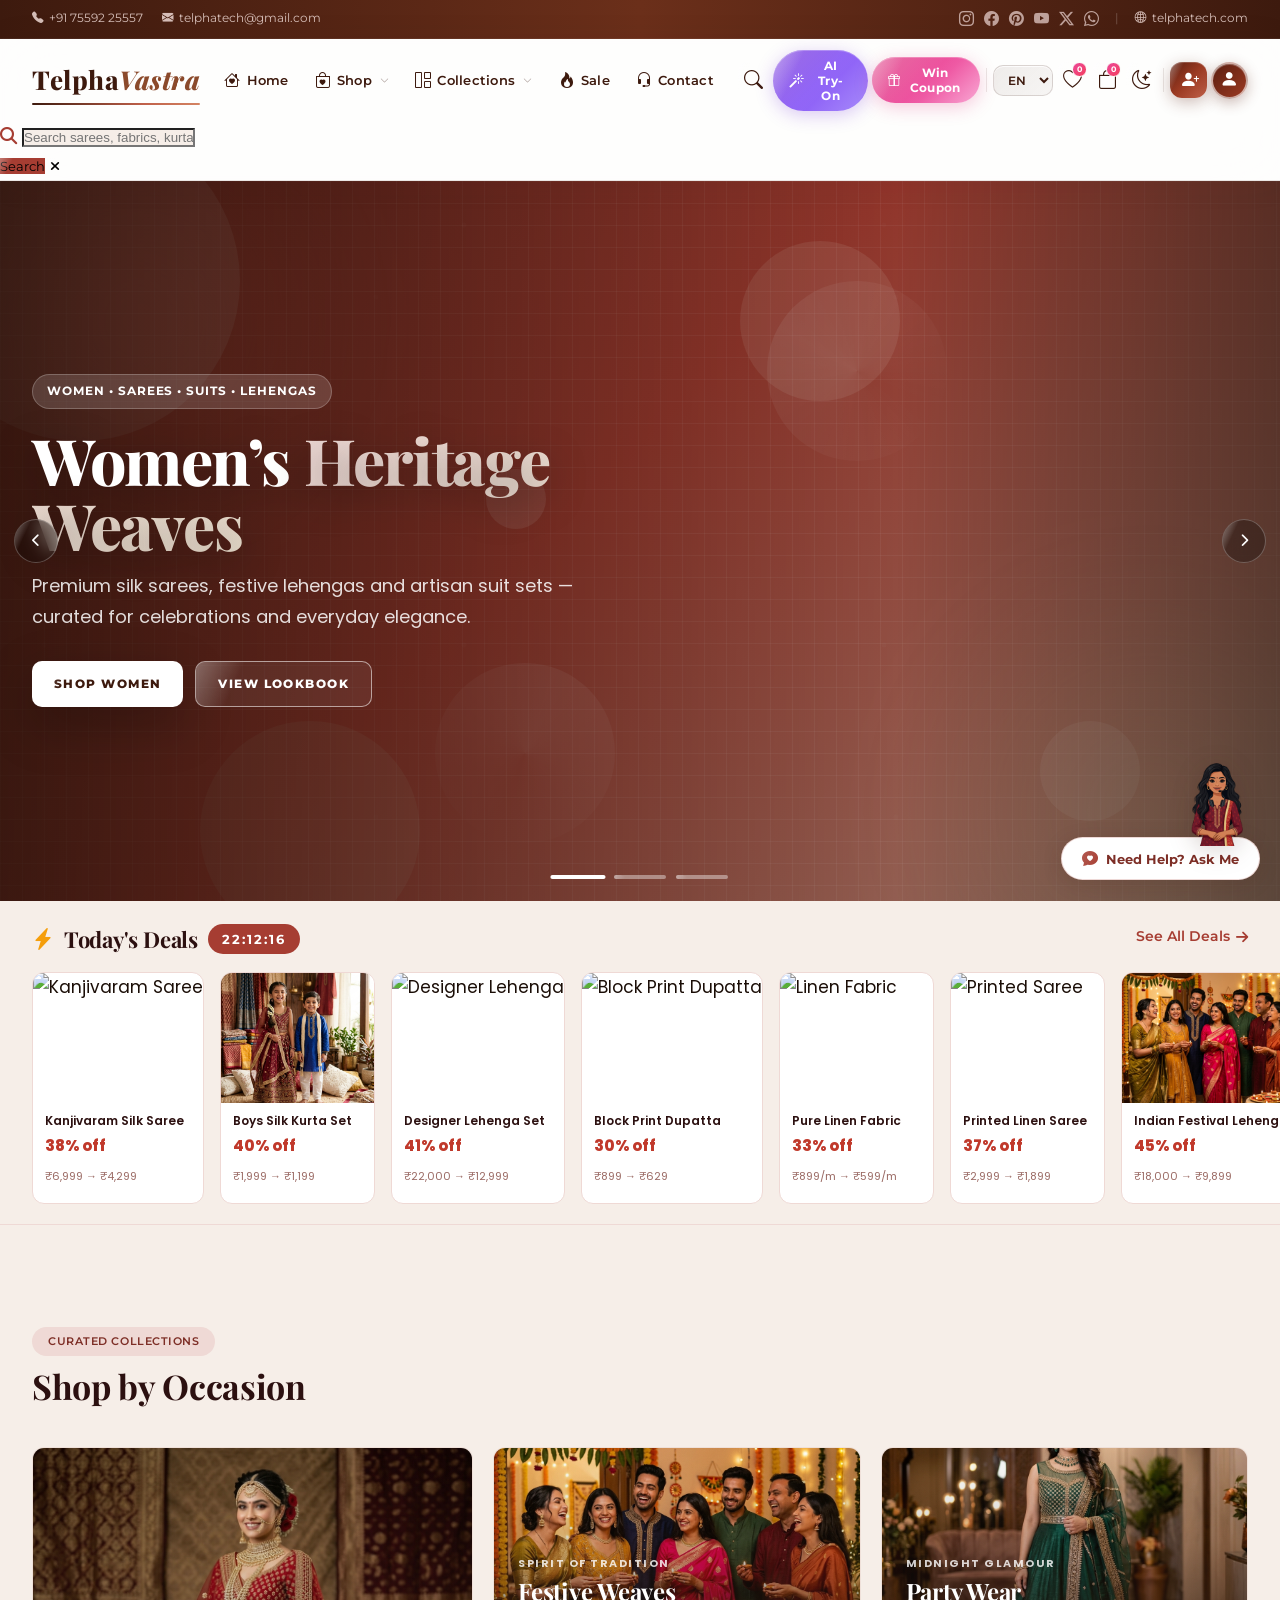
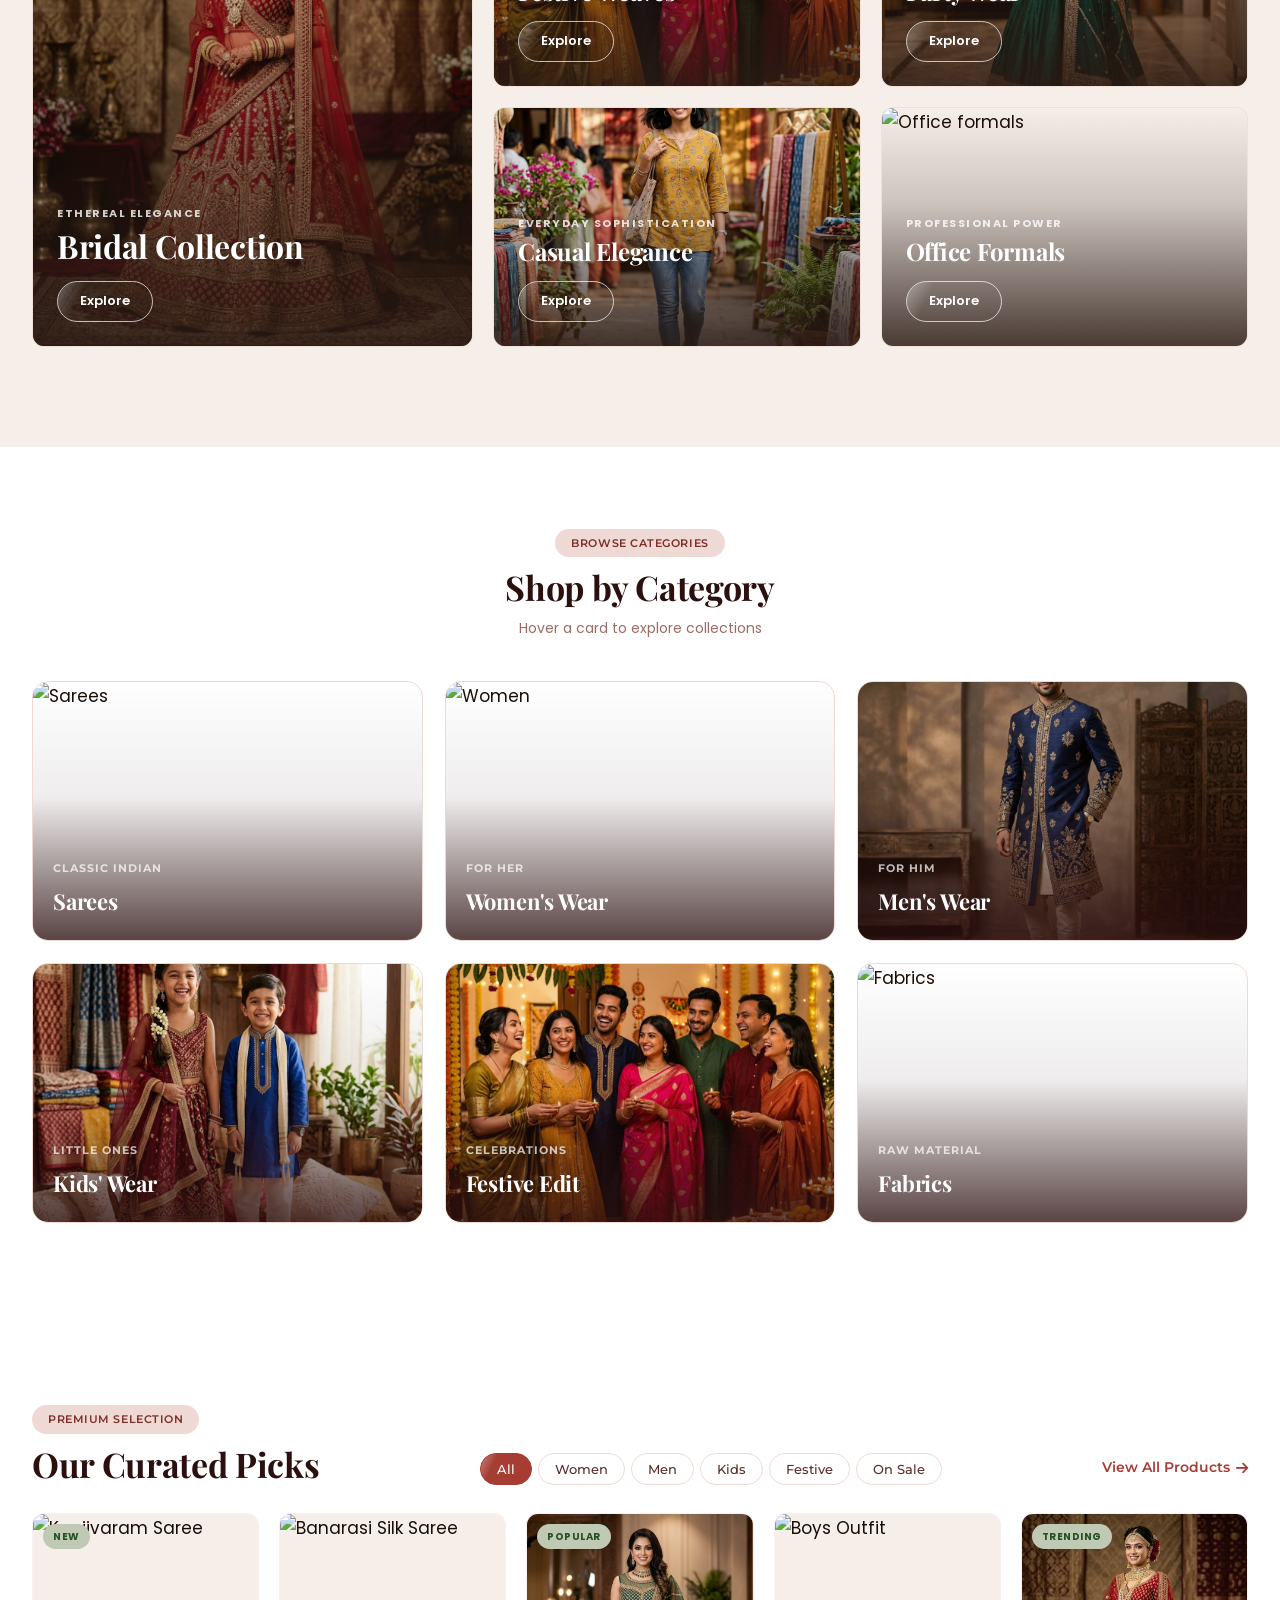
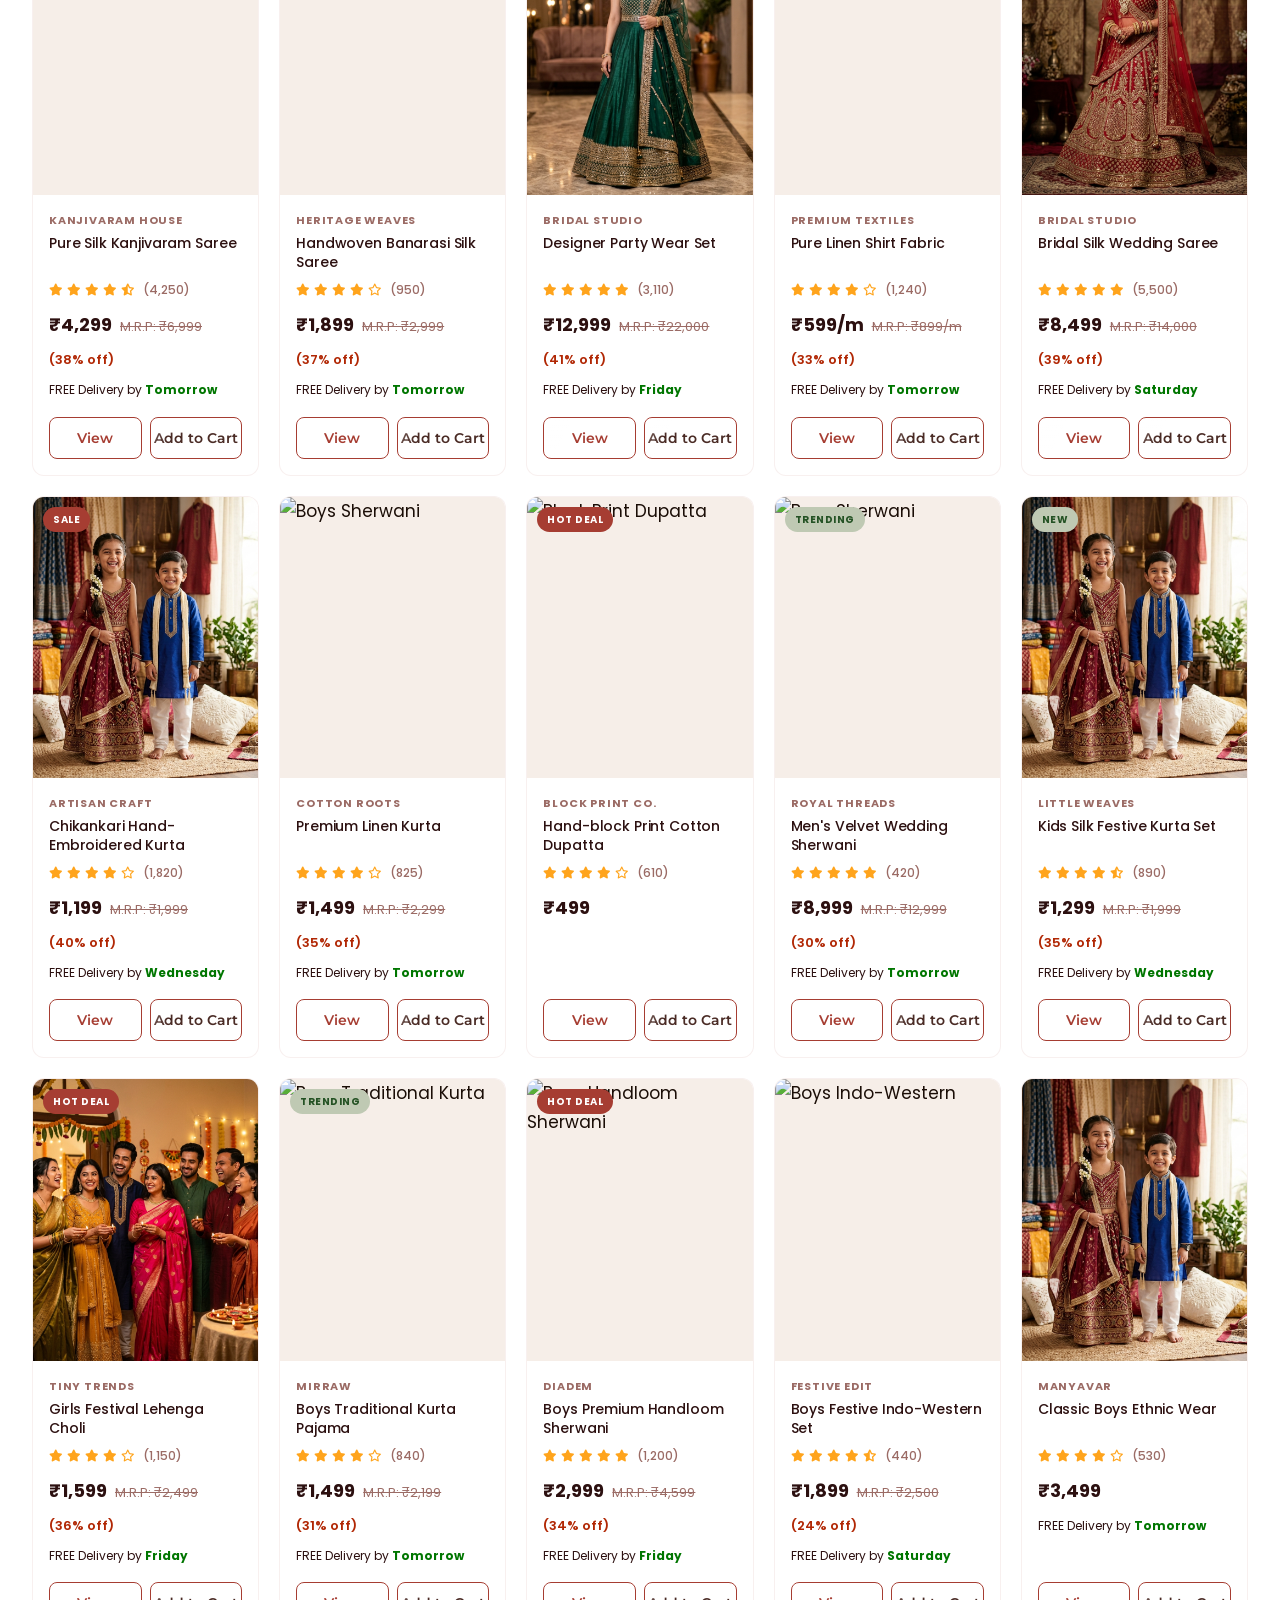
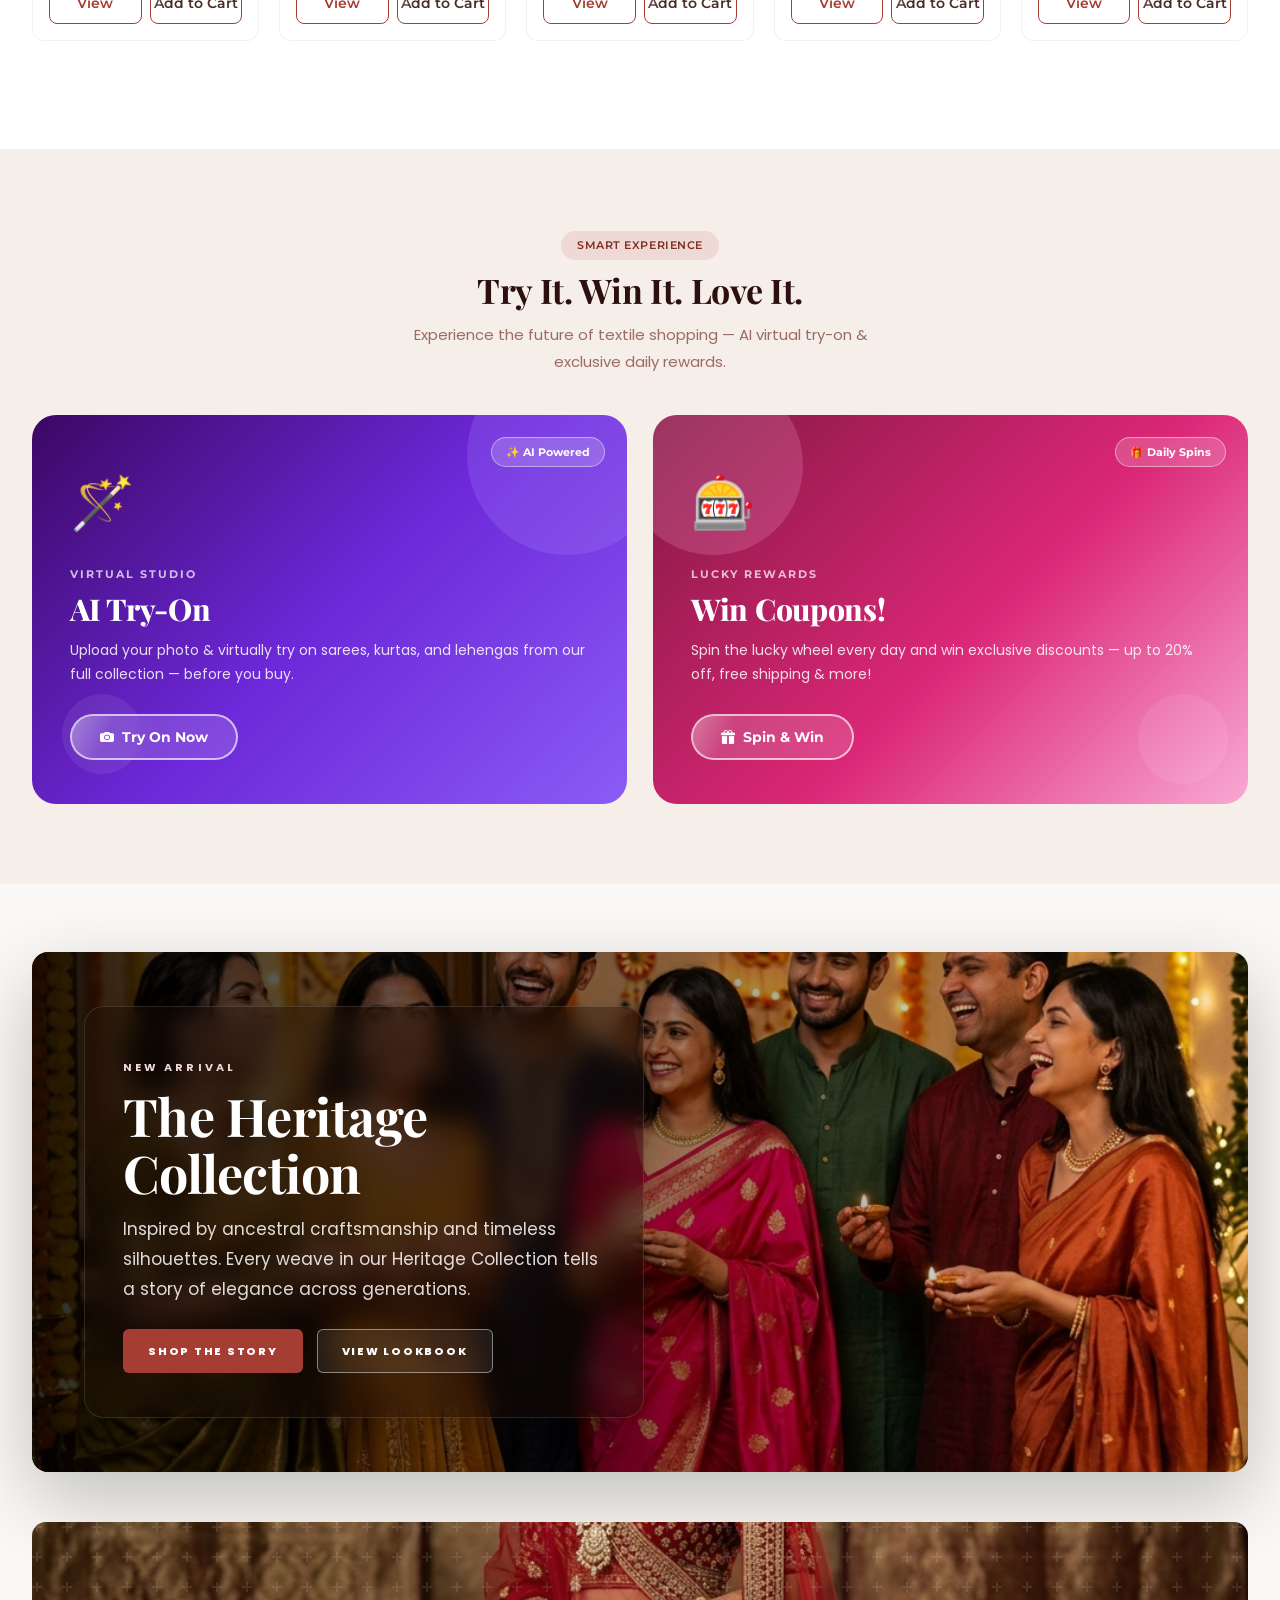
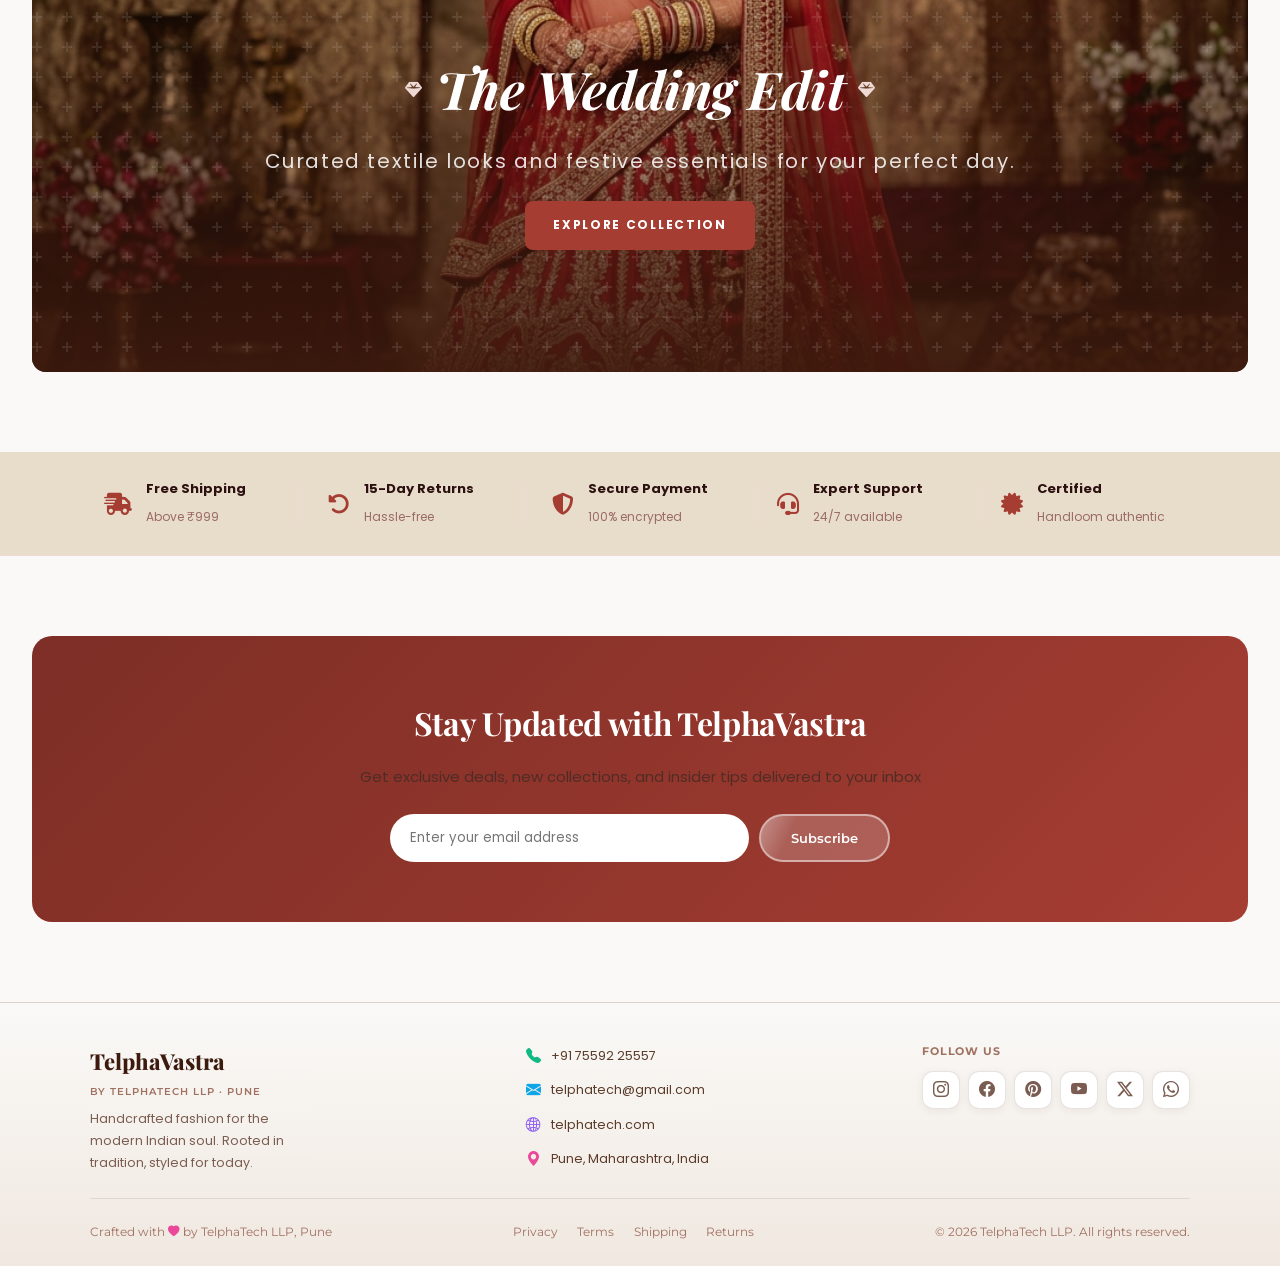
==== commit f82fede1: "Replace old code with new project" ====
--- a/index.html
+++ b/index.html
@@ -109,6 +109,7 @@
 <body>
 
 <!-- ── TELPHAVASTRA PROFESSIONAL NAVBAR ───────────────────────────── -->
+<div class="sticky-nav-wrapper" style="position: sticky; top: 0; z-index: 9999; width: 100%; display: flex; flex-direction: column;">
 <!-- Top strip -->
 <div class="tstrip">
   <div style="display:flex;align-items:center;gap:1.2rem;">
@@ -251,6 +252,7 @@
     </div>
   </div>
 </nav>
+</div>
 
 <!-- ── HERO SECTION CAROUSEL ───────────────────────────────────────── -->
 <section class="hero hero-carousel" id="hero" data-aos="fade-up" data-aos-delay="100">
